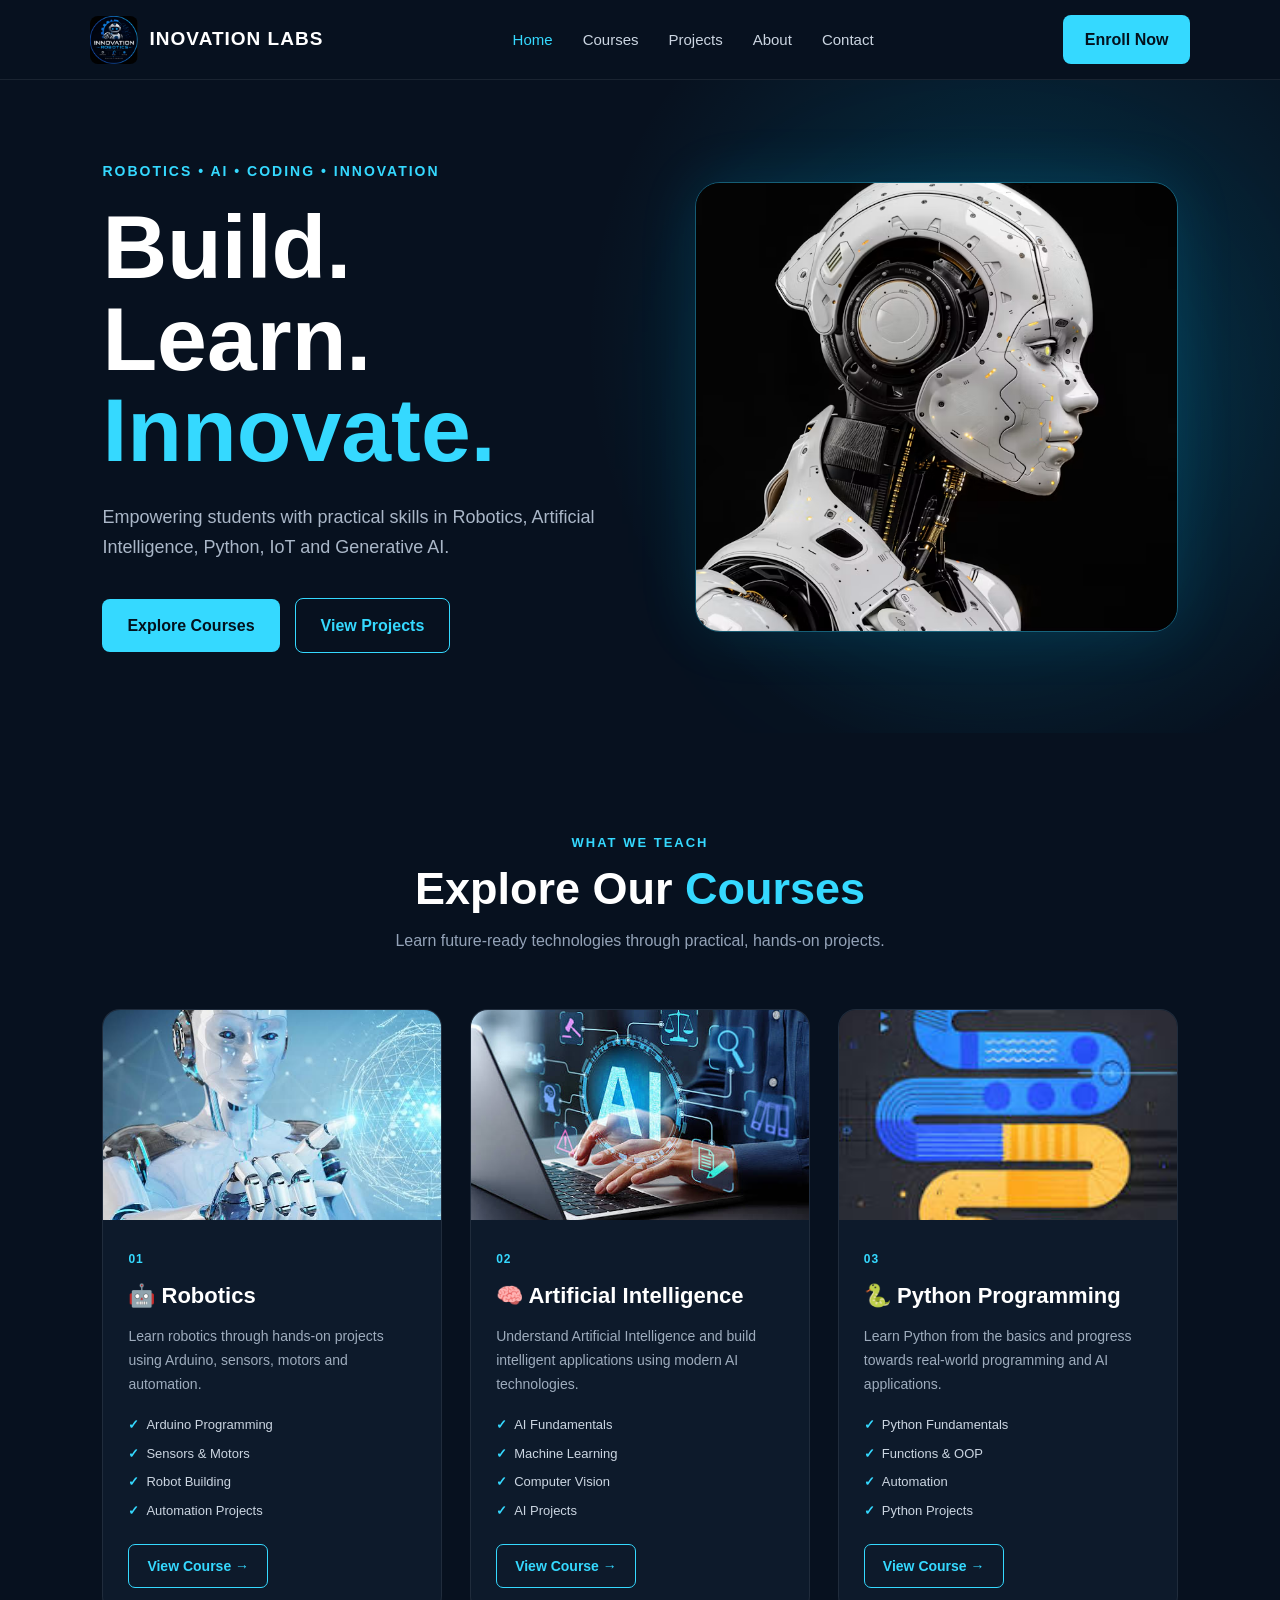
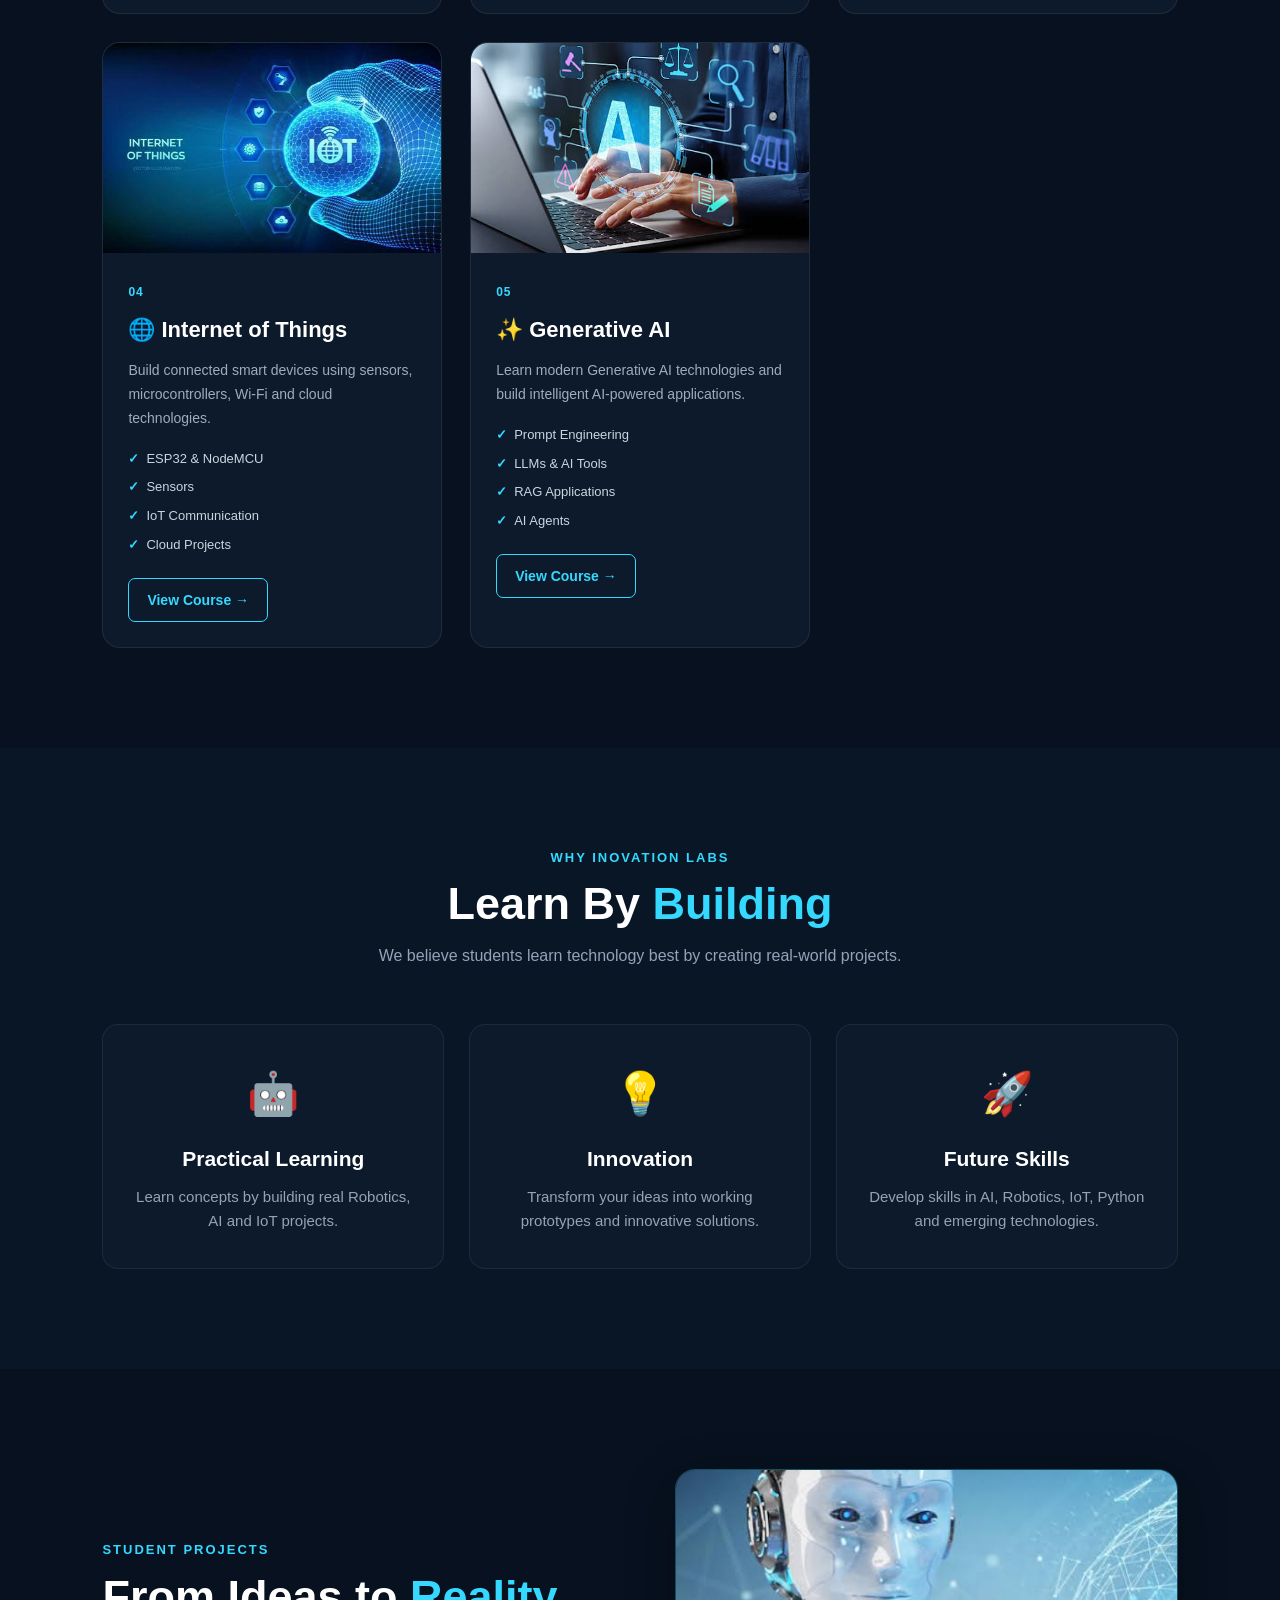
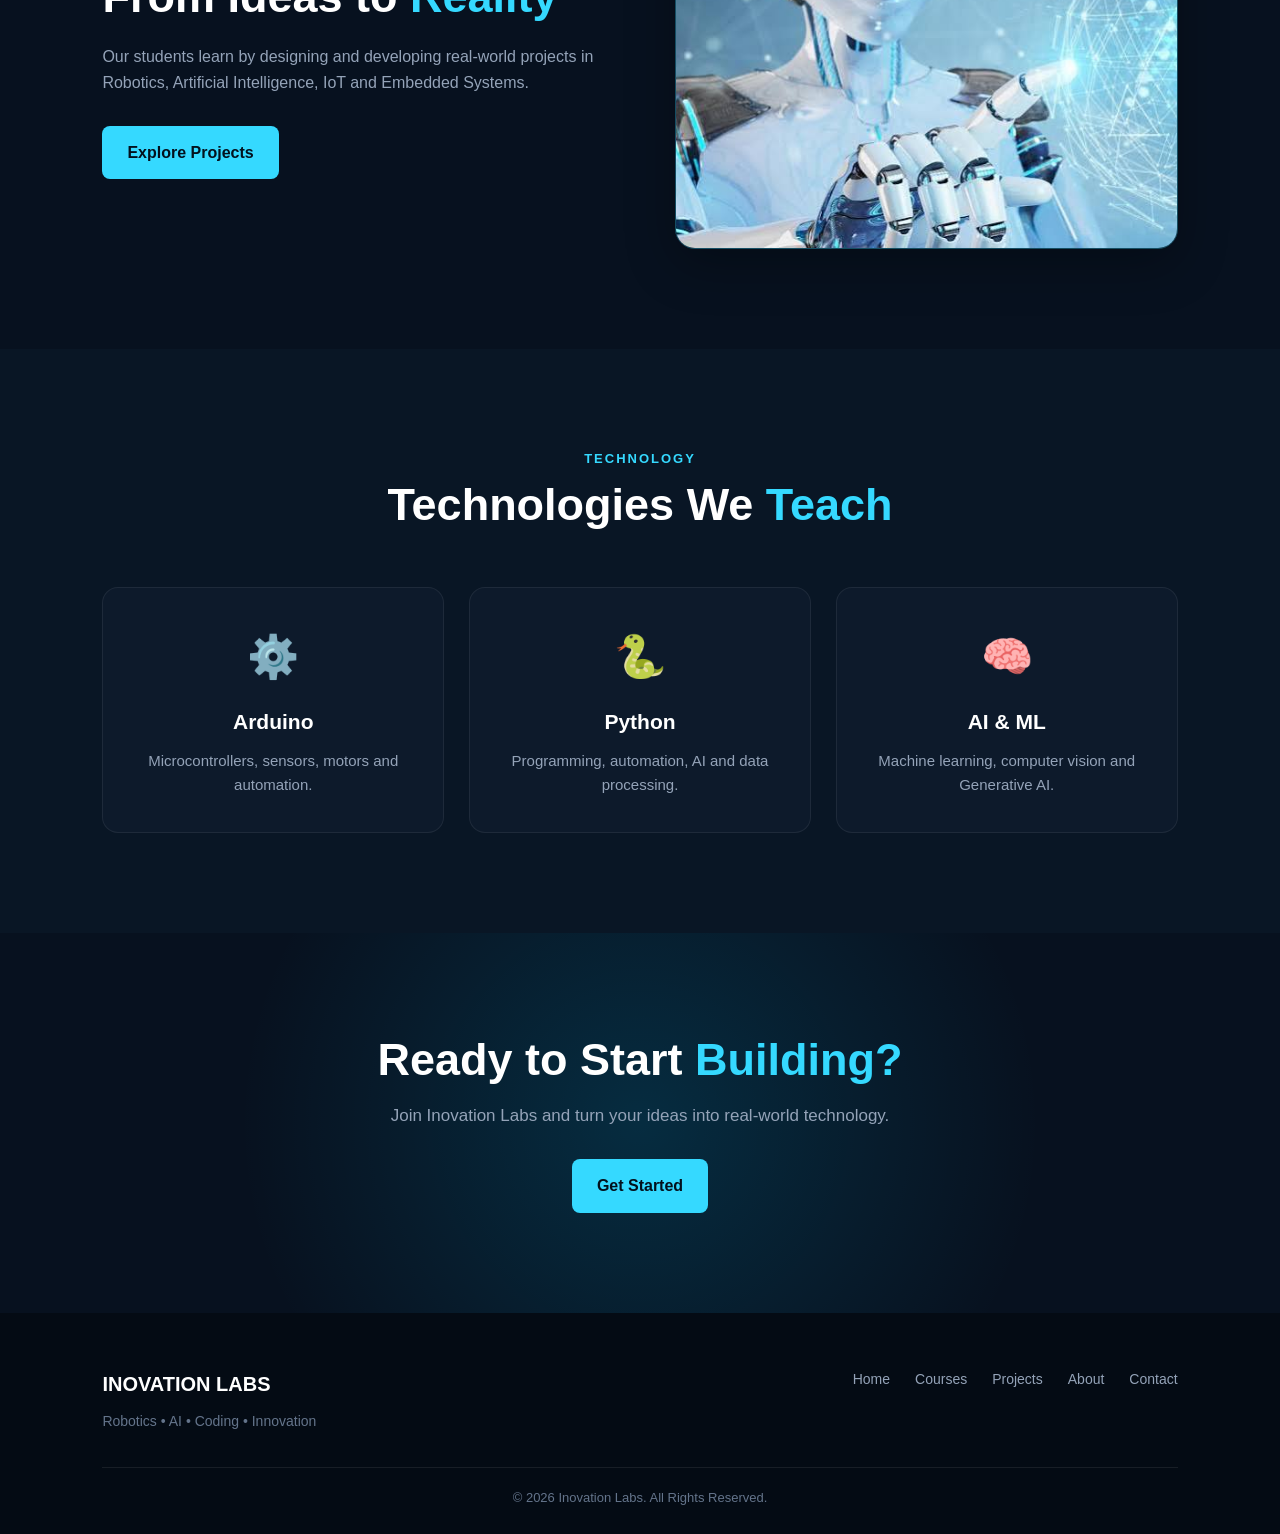
==== index.html @ 4b4a41a4 "Add files via upload" ====
<!DOCTYPE html>
<html lang="en">

<head>

    <meta charset="UTF-8">

    <meta name="viewport"
          content="width=device-width, initial-scale=1.0">

    <meta name="description"
          content="Inovation Labs - Learn Robotics, Artificial Intelligence, Python, IoT and Generative AI through practical project-based learning.">

    <title>Inovation Labs | Robotics & AI</title>

    <link rel="stylesheet" href="css/style.css">

</head>


<body>


<!-- =====================================================
     NAVIGATION
===================================================== -->

<header class="navbar">

    <div class="logo-area">

        <img src="images/logo.png"
             alt="Inovation Labs Logo">

        <span>INOVATION LABS</span>

    </div>


    <nav>

        <a href="index.html" class="active">
            Home
        </a>

        <a href="courses.html">
            Courses
        </a>

        <a href="projects.html">
            Projects
        </a>

        <a href="about.html">
            About
        </a>

        <a href="contact.html">
            Contact
        </a>

    </nav>


    <a href="contact.html"
       class="nav-button">

        Enroll Now

    </a>

</header>



<!-- =====================================================
     HERO SECTION
===================================================== -->

<section class="hero">


    <div class="hero-content">

        <p class="hero-small">

            ROBOTICS • AI • CODING • INNOVATION

        </p>


        <h1>

            Build. Learn.

            <br>

            <span>Innovate.</span>

        </h1>


        <p class="hero-description">

            Empowering students with practical skills in
            Robotics, Artificial Intelligence, Python,
            IoT and Generative AI.

        </p>


        <div class="hero-buttons">

            <a href="courses.html"
               class="primary-button">

                Explore Courses

            </a>


            <a href="projects.html"
               class="secondary-button">

                View Projects

            </a>

        </div>

    </div>



    <div class="hero-image">

        <div class="glow"></div>

        <img src="images/hero-robot.jpg"
             alt="Robotics and Artificial Intelligence">

    </div>


</section>



<!-- =====================================================
     COURSES SECTION
===================================================== -->

<section class="courses-section"
         id="courses">


    <div class="section-heading">

        <p>
            WHAT WE TEACH
        </p>


        <h2>

            Explore Our
            <span>Courses</span>

        </h2>


        <p class="section-description">

            Learn future-ready technologies through
            practical, hands-on projects.

        </p>

    </div>



    <div class="course-grid">



        <!-- =================================================
             COURSE 1 - ROBOTICS
        ================================================== -->

        <div class="course-card">

            <div class="course-image">

                <img src="images/robotics.jpg"
                     alt="Robotics Course">

            </div>


            <div class="course-content">

                <span class="course-number">
                    01
                </span>


                <h3>
                    🤖 Robotics
                </h3>


                <p>

                    Learn robotics through hands-on projects
                    using Arduino, sensors, motors and
                    automation.

                </p>


                <ul class="course-topics">

                    <li>
                        Arduino Programming
                    </li>

                    <li>
                        Sensors & Motors
                    </li>

                    <li>
                        Robot Building
                    </li>

                    <li>
                        Automation Projects
                    </li>

                </ul>


                <a href="courses.html"
                   class="course-button">

                    View Course →

                </a>

            </div>

        </div>



        <!-- =================================================
             COURSE 2 - ARTIFICIAL INTELLIGENCE
        ================================================== -->

        <div class="course-card">

            <div class="course-image">

                <img src="images/ai.jpg"
                     alt="Artificial Intelligence Course">

            </div>


            <div class="course-content">

                <span class="course-number">
                    02
                </span>


                <h3>
                    🧠 Artificial Intelligence
                </h3>


                <p>

                    Understand Artificial Intelligence and
                    build intelligent applications using
                    modern AI technologies.

                </p>


                <ul class="course-topics">

                    <li>
                        AI Fundamentals
                    </li>

                    <li>
                        Machine Learning
                    </li>

                    <li>
                        Computer Vision
                    </li>

                    <li>
                        AI Projects
                    </li>

                </ul>


                <a href="courses.html"
                   class="course-button">

                    View Course →

                </a>

            </div>

        </div>



        <!-- =================================================
             COURSE 3 - PYTHON PROGRAMMING
        ================================================== -->

        <div class="course-card">

            <div class="course-image">

                <img src="images/python.jpg"
                     alt="Python Programming Course">

            </div>


            <div class="course-content">

                <span class="course-number">
                    03
                </span>


                <h3>
                    🐍 Python Programming
                </h3>


                <p>

                    Learn Python from the basics and
                    progress towards real-world
                    programming and AI applications.

                </p>


                <ul class="course-topics">

                    <li>
                        Python Fundamentals
                    </li>

                    <li>
                        Functions & OOP
                    </li>

                    <li>
                        Automation
                    </li>

                    <li>
                        Python Projects
                    </li>

                </ul>


                <a href="courses.html"
                   class="course-button">

                    View Course →

                </a>

            </div>

        </div>



        <!-- =================================================
             COURSE 4 - INTERNET OF THINGS
        ================================================== -->

        <div class="course-card">

            <div class="course-image">

                <img src="images/iot.jpg"
                     alt="Internet of Things Course">

            </div>


            <div class="course-content">

                <span class="course-number">
                    04
                </span>


                <h3>
                    🌐 Internet of Things
                </h3>


                <p>

                    Build connected smart devices using
                    sensors, microcontrollers, Wi-Fi
                    and cloud technologies.

                </p>


                <ul class="course-topics">

                    <li>
                        ESP32 & NodeMCU
                    </li>

                    <li>
                        Sensors
                    </li>

                    <li>
                        IoT Communication
                    </li>

                    <li>
                        Cloud Projects
                    </li>

                </ul>


                <a href="courses.html"
                   class="course-button">

                    View Course →

                </a>

            </div>

        </div>



        <!-- =================================================
             COURSE 5 - GENERATIVE AI
        ================================================== -->

        <div class="course-card">

            <div class="course-image">

                <img src="images/ai.jpg"
                     alt="Generative AI Course">

            </div>


            <div class="course-content">

                <span class="course-number">
                    05
                </span>


                <h3>
                    ✨ Generative AI
                </h3>


                <p>

                    Learn modern Generative AI technologies
                    and build intelligent AI-powered
                    applications.

                </p>


                <ul class="course-topics">

                    <li>
                        Prompt Engineering
                    </li>

                    <li>
                        LLMs & AI Tools
                    </li>

                    <li>
                        RAG Applications
                    </li>

                    <li>
                        AI Agents
                    </li>

                </ul>


                <a href="courses.html"
                   class="course-button">

                    View Course →

                </a>

            </div>

        </div>


    </div>

</section>



<!-- =====================================================
     WHY INOVATION LABS
===================================================== -->

<section class="why-section">


    <div class="section-heading">

        <p>
            WHY INOVATION LABS
        </p>


        <h2>

            Learn By
            <span>Building</span>

        </h2>


        <p class="section-description">

            We believe students learn technology best
            by creating real-world projects.

        </p>

    </div>



    <div class="why-grid">


        <!-- CARD 1 -->

        <div class="why-card">

            <div class="why-icon">
                🤖
            </div>


            <h3>
                Practical Learning
            </h3>


            <p>

                Learn concepts by building real
                Robotics, AI and IoT projects.

            </p>

        </div>



        <!-- CARD 2 -->

        <div class="why-card">

            <div class="why-icon">
                💡
            </div>


            <h3>
                Innovation
            </h3>


            <p>

                Transform your ideas into working
                prototypes and innovative solutions.

            </p>

        </div>



        <!-- CARD 3 -->

        <div class="why-card">

            <div class="why-icon">
                🚀
            </div>


            <h3>
                Future Skills
            </h3>


            <p>

                Develop skills in AI, Robotics,
                IoT, Python and emerging technologies.

            </p>

        </div>


    </div>

</section>



<!-- =====================================================
     PROJECT SECTION
===================================================== -->

<section class="project-preview">


    <div class="project-text">

        <p>
            STUDENT PROJECTS
        </p>


        <h2>

            From Ideas to
            <span>Reality</span>

        </h2>


        <p>

            Our students learn by designing and
            developing real-world projects in
            Robotics, Artificial Intelligence,
            IoT and Embedded Systems.

        </p>


        <a href="projects.html"
           class="primary-button">

            Explore Projects

        </a>

    </div>



    <div class="project-image">

        <img src="images/robotics.jpg"
             alt="Student Robotics Project">

    </div>


</section>



<!-- =====================================================
     TECHNOLOGIES
===================================================== -->

<section class="why-section">


    <div class="section-heading">

        <p>
            TECHNOLOGY
        </p>


        <h2>

            Technologies We
            <span>Teach</span>

        </h2>

    </div>



    <div class="why-grid">


        <!-- TECHNOLOGY 1 -->

        <div class="why-card">

            <div class="why-icon">
                ⚙️
            </div>


            <h3>
                Arduino
            </h3>


            <p>

                Microcontrollers, sensors,
                motors and automation.

            </p>

        </div>



        <!-- TECHNOLOGY 2 -->

        <div class="why-card">

            <div class="why-icon">
                🐍
            </div>


            <h3>
                Python
            </h3>


            <p>

                Programming, automation,
                AI and data processing.

            </p>

        </div>



        <!-- TECHNOLOGY 3 -->

        <div class="why-card">

            <div class="why-icon">
                🧠
            </div>


            <h3>
                AI & ML
            </h3>


            <p>

                Machine learning, computer
                vision and Generative AI.

            </p>

        </div>


    </div>

</section>



<!-- =====================================================
     CALL TO ACTION
===================================================== -->

<section class="cta">


    <h2>

        Ready to Start
        <span>Building?</span>

    </h2>


    <p>

        Join Inovation Labs and turn your ideas
        into real-world technology.

    </p>


    <a href="contact.html"
       class="primary-button">

        Get Started

    </a>


</section>



<!-- =====================================================
     FOOTER
===================================================== -->

<footer>


    <div class="footer-content">


        <!-- FOOTER BRAND -->

        <div>

            <h3>
                INOVATION LABS
            </h3>


            <p>
                Robotics • AI • Coding • Innovation
            </p>

        </div>



        <!-- FOOTER LINKS -->

        <div class="footer-links">

            <a href="index.html">
                Home
            </a>

            <a href="courses.html">
                Courses
            </a>

            <a href="projects.html">
                Projects
            </a>

            <a href="about.html">
                About
            </a>

            <a href="contact.html">
                Contact
            </a>

        </div>


    </div>



    <div class="copyright">

        © 2026 Inovation Labs.
        All Rights Reserved.

    </div>


</footer>



<!-- =====================================================
     JAVASCRIPT
===================================================== -->

<script src="js/script.js"></script>


</body>

</html>
---- css/style.css ----
/* =====================================================
   INOVATION LABS
   COMPLETE WEBSITE CSS
===================================================== */


/* =====================================================
   RESET
===================================================== */

* {
    margin: 0;
    padding: 0;
    box-sizing: border-box;
}

html {
    scroll-behavior: smooth;
}

body {
    font-family: Arial, Helvetica, sans-serif;

    background: #07111f;

    color: #ffffff;

    line-height: 1.6;
}

a {
    text-decoration: none;

    color: inherit;
}

img {
    max-width: 100%;

    display: block;
}


/* =====================================================
   NAVIGATION
===================================================== */

.navbar {

    height: 80px;

    padding: 0 7%;

    display: flex;

    align-items: center;

    justify-content: space-between;

    background: #07111f;

    border-bottom:
        1px solid rgba(255,255,255,0.08);

    position: sticky;

    top: 0;

    z-index: 1000;
}


/* LOGO */

.logo-area {

    display: flex;

    align-items: center;

    gap: 12px;

    min-width: 220px;
}

.logo-area img {

    width: 48px;

    height: 48px;

    object-fit: contain;

    border-radius: 8px;
}

.logo-area span {

    font-size: 19px;

    font-weight: 700;

    letter-spacing: 1px;

    white-space: nowrap;
}


/* NAV LINKS */

.navbar nav {

    display: flex;

    align-items: center;

    gap: 30px;
}

.navbar nav a {

    color: #cbd5e1;

    font-size: 15px;

    transition: 0.3s;
}

.navbar nav a:hover,
.navbar nav a.active {

    color: #35d9ff;
}


/* ENROLL BUTTON */

.nav-button {

    background: #35d9ff;

    color: #03111d;

    padding: 12px 22px;

    border-radius: 8px;

    font-weight: 700;

    transition: 0.3s;

    white-space: nowrap;
}

.nav-button:hover {

    transform: translateY(-2px);

    box-shadow:
        0 8px 25px rgba(53,217,255,0.25);
}


/* =====================================================
   HERO
===================================================== */

.hero {

    min-height: 620px;

    padding: 80px 8%;

    display: flex;

    align-items: center;

    justify-content: space-between;

    gap: 60px;

    position: relative;

    overflow: hidden;

    background:
        radial-gradient(
            circle at 80% 40%,
            rgba(0,200,255,0.18),
            transparent 40%
        );
}


/* HERO CONTENT */

.hero-content {

    max-width: 620px;

    position: relative;

    z-index: 2;
}


/* SMALL HEADING */

.hero-small {

    color: #35d9ff;

    font-size: 14px;

    font-weight: 700;

    letter-spacing: 2px;

    margin-bottom: 20px;
}


/* HERO TITLE */

.hero h1 {

    font-size:
        clamp(55px, 7vw, 90px);

    line-height: 1.02;

    margin-bottom: 25px;

    font-weight: 800;
}

.hero h1 span {

    color: #35d9ff;
}


/* DESCRIPTION */

.hero-description {

    color: #aab7c8;

    font-size: 18px;

    max-width: 570px;

    line-height: 1.7;

    margin-bottom: 35px;
}


/* HERO BUTTONS */

.hero-buttons {

    display: flex;

    align-items: center;

    gap: 15px;

    flex-wrap: wrap;
}

.primary-button,
.secondary-button {

    display: inline-block;

    padding: 14px 25px;

    border-radius: 8px;

    font-weight: 700;

    transition: 0.3s;
}

.primary-button {

    background: #35d9ff;

    color: #03111d;
}

.primary-button:hover {

    transform: translateY(-3px);

    box-shadow:
        0 10px 30px rgba(53,217,255,0.25);
}

.secondary-button {

    border: 1px solid #35d9ff;

    color: #35d9ff;

    background: transparent;
}

.secondary-button:hover {

    background: #35d9ff;

    color: #03111d;
}


/* =====================================================
   HERO IMAGE
===================================================== */

.hero-image {

    width: 48%;

    max-width: 600px;

    position: relative;

    z-index: 2;
}


/* IMAGE GLOW */

.glow {

    position: absolute;

    width: 280px;

    height: 280px;

    background: #00cfff;

    filter: blur(120px);

    opacity: 0.20;

    top: 25%;

    left: 30%;

    z-index: -1;
}


/* ROBOT IMAGE */

.hero-image img {

    width: 100%;

    height: 450px;

    object-fit: cover;

    border-radius: 25px;

    border:
        1px solid rgba(53,217,255,0.35);

    box-shadow:
        0 0 60px rgba(0,200,255,0.12);
}


/* =====================================================
   GENERAL SECTIONS
===================================================== */

.courses-section,
.why-section {

    padding: 100px 8%;
}


/* SECTION HEADING */

.section-heading {

    text-align: center;

    max-width: 750px;

    margin: 0 auto 55px;
}

.section-heading > p:first-child {

    color: #35d9ff;

    font-size: 13px;

    font-weight: 700;

    letter-spacing: 2px;

    margin-bottom: 8px;
}

.section-heading h2 {

    font-size: 45px;

    line-height: 1.2;

    margin-bottom: 12px;
}

.section-heading h2 span {

    color: #35d9ff;
}

.section-description {

    color: #94a3b8;

    font-size: 16px;
}


/* =====================================================
   COURSES
===================================================== */

.courses-section {

    background: #07111f;
}


.course-grid {

    display: grid;

    grid-template-columns:
        repeat(3, 1fr);

    gap: 28px;

    max-width: 1200px;

    margin: 0 auto;
}


/* COURSE CARD */

.course-card {

    background: #0d1a2b;

    border:
        1px solid rgba(255,255,255,0.08);

    border-radius: 18px;

    overflow: hidden;

    position: relative;

    transition: 0.3s;
}

.course-card:hover {

    transform: translateY(-8px);

    border-color: #35d9ff;

    box-shadow:
        0 15px 45px rgba(0,200,255,0.12);
}


/* COURSE IMAGE */

.course-image {

    width: 100%;

    height: 210px;

    overflow: hidden;
}

.course-image img {

    width: 100%;

    height: 100%;

    object-fit: cover;

    transition: 0.4s;
}

.course-card:hover
.course-image img {

    transform: scale(1.06);
}


/* COURSE CONTENT */

.course-content {

    padding: 25px;
}

.course-number {

    color: #35d9ff;

    font-size: 12px;

    font-weight: bold;

    letter-spacing: 1px;
}

.course-content h3 {

    font-size: 22px;

    margin: 8px 0 12px;
}

.course-content p {

    color: #9eacbd;

    font-size: 14px;

    line-height: 1.7;

    margin-bottom: 18px;
}


/* COURSE TOPICS */

.course-topics {

    list-style: none;

    padding: 0;

    margin: 0 0 22px;
}

.course-topics li {

    color: #cbd5e1;

    font-size: 13px;

    margin-bottom: 8px;

    position: relative;

    padding-left: 18px;
}

.course-topics li::before {

    content: "✓";

    color: #35d9ff;

    position: absolute;

    left: 0;

    font-weight: bold;
}


/* COURSE BUTTON */

.course-button {

    display: inline-block;

    color: #35d9ff;

    border:
        1px solid #35d9ff;

    padding: 10px 18px;

    border-radius: 7px;

    font-size: 14px;

    font-weight: bold;

    transition: 0.3s;
}

.course-button:hover {

    background: #35d9ff;

    color: #03111d;
}


/* =====================================================
   WHY SECTION
===================================================== */

.why-section {

    background: #091625;
}


.why-grid {

    display: grid;

    grid-template-columns:
        repeat(3, 1fr);

    gap: 25px;

    max-width: 1100px;

    margin: auto;
}


/* WHY CARD */

.why-card {

    padding: 35px 30px;

    background: #0d1a2b;

    border-radius: 16px;

    text-align: center;

    border:
        1px solid rgba(255,255,255,0.07);

    transition: 0.3s;
}

.why-card:hover {

    transform: translateY(-8px);

    border-color:
        rgba(53,217,255,0.45);
}


/* ICON */

.why-icon {

    font-size: 42px;

    margin-bottom: 15px;
}

.why-card h3 {

    font-size: 21px;

    margin-bottom: 10px;
}

.why-card p {

    color: #94a3b8;

    font-size: 15px;
}


/* =====================================================
   PROJECTS
===================================================== */

.project-preview {

    padding: 100px 8%;

    display: flex;

    align-items: center;

    gap: 70px;

    background: #07111f;
}


/* PROJECT TEXT */

.project-text {

    flex: 1;

    max-width: 550px;
}

.project-text > p:first-child {

    color: #35d9ff;

    font-size: 13px;

    font-weight: 700;

    letter-spacing: 2px;

    margin-bottom: 10px;
}

.project-text h2 {

    font-size: 45px;

    line-height: 1.2;

    margin-bottom: 20px;
}

.project-text h2 span {

    color: #35d9ff;
}

.project-text > p:not(:first-child) {

    color: #94a3b8;

    margin-bottom: 30px;

    font-size: 16px;
}


/* PROJECT IMAGE */

.project-image {

    flex: 1;

    max-width: 600px;
}

.project-image img {

    width: 100%;

    height: 380px;

    object-fit: cover;

    border-radius: 20px;

    border:
        1px solid rgba(53,217,255,0.3);

    box-shadow:
        0 15px 50px rgba(0,0,0,0.3);
}


/* =====================================================
   CTA
===================================================== */

.cta {

    text-align: center;

    padding: 100px 20px;

    background:
        radial-gradient(
            circle at center,
            rgba(0,200,255,0.15),
            transparent 60%
        );
}

.cta h2 {

    font-size: 45px;

    line-height: 1.2;

    margin-bottom: 15px;
}

.cta h2 span {

    color: #35d9ff;
}

.cta p {

    color: #94a3b8;

    font-size: 17px;

    margin-bottom: 30px;
}


/* =====================================================
   FOOTER
===================================================== */

footer {

    background: #040b14;

    padding: 55px 8% 25px;
}


.footer-content {

    display: flex;

    justify-content: space-between;

    align-items: flex-start;

    gap: 40px;

    padding-bottom: 35px;
}

.footer-content h3 {

    font-size: 20px;

    margin-bottom: 10px;
}

.footer-content p {

    color: #64748b;

    font-size: 14px;
}


/* FOOTER LINKS */

.footer-links {

    display: flex;

    gap: 25px;

    flex-wrap: wrap;
}

.footer-links a {

    color: #94a3b8;

    font-size: 14px;

    transition: 0.3s;
}

.footer-links a:hover {

    color: #35d9ff;
}


/* COPYRIGHT */

.copyright {

    text-align: center;

    border-top:
        1px solid rgba(255,255,255,0.08);

    padding-top: 20px;

    color: #64748b;

    font-size: 13px;
}


/* =====================================================
   TABLET
===================================================== */

@media (max-width: 1100px) {

    .navbar {

        padding: 0 5%;
    }

    .hero {

        padding: 70px 6%;
    }

    .courses-section,
    .why-section,
    .project-preview {

        padding-left: 6%;

        padding-right: 6%;
    }

    .navbar nav {

        gap: 20px;
    }

}


/* =====================================================
   MOBILE
===================================================== */

@media (max-width: 900px) {

    /* NAVIGATION */

    .navbar {

        height: auto;

        min-height: 75px;

        padding: 15px 5%;
    }

    .navbar nav {

        display: none;
    }

    .logo-area {

        min-width: auto;
    }

    .logo-area img {

        width: 42px;

        height: 42px;
    }

    .logo-area span {

        font-size: 16px;
    }

    .nav-button {

        padding: 10px 15px;

        font-size: 13px;
    }


    /* HERO */

    .hero {

        flex-direction: column;

        text-align: center;

        padding: 70px 6%;

        gap: 50px;
    }

    .hero h1 {

        font-size: 55px;
    }

    .hero-description {

        margin-left: auto;

        margin-right: auto;

        font-size: 16px;
    }

    .hero-buttons {

        justify-content: center;
    }

    .hero-image {

        width: 100%;

        max-width: 600px;
    }

    .hero-image img {

        height: 400px;
    }


    /* COURSES */

    .course-grid {

        grid-template-columns: 1fr;
    }


    /* WHY */

    .why-grid {

        grid-template-columns: 1fr;
    }


    /* PROJECT */

    .project-preview {

        flex-direction: column;

        text-align: center;

        padding-top: 80px;

        padding-bottom: 80px;

        gap: 45px;
    }

    .project-text {

        max-width: 700px;
    }

    .project-image {

        width: 100%;
    }


    /* HEADINGS */

    .section-heading h2,
    .project-text h2,
    .cta h2 {

        font-size: 38px;
    }


    /* FOOTER */

    .footer-content {

        flex-direction: column;

        align-items: center;

        text-align: center;
    }

    .footer-links {

        justify-content: center;
    }

}


/* =====================================================
   SMALL MOBILE
===================================================== */

@media (max-width: 500px) {

    .navbar {

        padding: 12px 4%;
    }

    .logo-area span {

        font-size: 14px;
    }

    .logo-area img {

        width: 38px;

        height: 38px;
    }

    .nav-button {

        padding: 9px 12px;

        font-size: 12px;
    }


    /* HERO */

    .hero {

        padding: 55px 5%;
    }

    .hero-small {

        font-size: 11px;

        letter-spacing: 1px;
    }

    .hero h1 {

        font-size: 44px;
    }

    .hero-description {

        font-size: 15px;
    }

    .hero-buttons {

        flex-direction: column;

        align-items: stretch;
    }

    .primary-button,
    .secondary-button {

        text-align: center;

        width: 100%;
    }

    .hero-image img {

        height: 320px;

        border-radius: 18px;
    }


    /* SECTIONS */

    .courses-section,
    .why-section {

        padding: 70px 5%;
    }

    .section-heading h2 {

        font-size: 32px;
    }


    /* COURSE */

    .course-content {

        padding: 20px;
    }


    /* PROJECT */

    .project-preview {

        padding-left: 5%;

        padding-right: 5%;
    }

    .project-text h2 {

        font-size: 32px;
    }

    .project-image img {

        height: 280px;
    }


    /* CTA */

    .cta {

        padding: 75px 20px;
    }

    .cta h2 {

        font-size: 32px;
    }


    /* FOOTER */

    footer {

        padding-left: 5%;

        padding-right: 5%;
    }

}
/* =====================================================
   CONTACT PAGE
===================================================== */


/* =====================================================
   CONTACT CONTAINER
===================================================== */

.contact-container {

    max-width: 1200px;

    margin: 50px auto 0;

    display: grid;

    grid-template-columns: 1fr 1fr;

    gap: 60px;

    align-items: start;

}


/* =====================================================
   CONTACT INFORMATION
===================================================== */

.contact-info {

    display: flex;

    flex-direction: column;

    gap: 20px;

}


.contact-intro {

    margin-bottom: 10px;

}


.contact-label {

    display: inline-block;

    font-size: 13px;

    font-weight: 700;

    letter-spacing: 2px;

    color: #38d5f5;

    margin-bottom: 12px;

}


.contact-intro h3 {

    font-size: 32px;

    line-height: 1.2;

    margin: 0 0 15px;

}


.contact-intro h3 span {

    color: #38d5f5;

}


.contact-intro p {

    color: #b8c4d3;

    line-height: 1.7;

    font-size: 16px;

    max-width: 500px;

    margin: 0;

}


/* =====================================================
   CONTACT CARDS
===================================================== */

.contact-card {

    display: flex;

    align-items: center;

    gap: 20px;

    padding: 22px;

    border: 1px solid rgba(56, 213, 245, 0.2);

    border-radius: 14px;

    background: rgba(255, 255, 255, 0.03);

    transition: all 0.3s ease;

}


.contact-card:hover {

    transform: translateY(-4px);

    border-color: #38d5f5;

    background: rgba(56, 213, 245, 0.06);

    box-shadow: 0 10px 30px rgba(0, 0, 0, 0.2);

}


/* =====================================================
   CONTACT ICON
===================================================== */

.contact-card-icon {

    width: 58px;

    height: 58px;

    min-width: 58px;

    display: flex;

    align-items: center;

    justify-content: center;

    border-radius: 12px;

    background: rgba(56, 213, 245, 0.12);

    font-size: 28px;

}


.contact-card h3 {

    margin: 0 0 6px;

    font-size: 20px;

}


.contact-card p {

    margin: 0 0 8px;

    color: #c4ceda;

    line-height: 1.5;

    font-size: 15px;

}


/* =====================================================
   CONTACT LINKS
===================================================== */

.contact-link {

    color: #38d5f5;

    text-decoration: none;

    font-weight: 600;

    font-size: 14px;

    transition: 0.3s ease;

}


.contact-link:hover {

    color: #ffffff;

    text-decoration: underline;

}


/* =====================================================
   CONTACT FORM
===================================================== */

.contact-form {

    padding: 32px;

    border: 1px solid rgba(56, 213, 245, 0.2);

    border-radius: 18px;

    background: rgba(255, 255, 255, 0.035);

    box-shadow: 0 15px 40px rgba(0, 0, 0, 0.15);

}


.form-heading {

    margin-bottom: 25px;

}


.form-heading h3 {

    font-size: 28px;

    margin: 0 0 8px;

}


.form-heading h3 span {

    color: #38d5f5;

}


.form-heading p {

    color: #b8c4d3;

    margin: 0;

    line-height: 1.6;

}


/* =====================================================
   FORM GROUP
===================================================== */

.form-group {

    margin-bottom: 20px;

}


.form-group label {

    display: block;

    margin-bottom: 8px;

    font-weight: 600;

    color: #ffffff;

    font-size: 15px;

}


/* =====================================================
   FORM INPUTS
===================================================== */

.form-group input,
.form-group select,
.form-group textarea {

    width: 100%;

    padding: 13px 15px;

    border: 1px solid rgba(255, 255, 255, 0.15);

    border-radius: 8px;

    background: rgba(255, 255, 255, 0.06);

    color: #ffffff;

    font-size: 15px;

    font-family: inherit;

    outline: none;

    box-sizing: border-box;

    transition: all 0.3s ease;

}


.form-group input::placeholder,
.form-group textarea::placeholder {

    color: #8f9baa;

}


.form-group input:focus,
.form-group select:focus,
.form-group textarea:focus {

    border-color: #38d5f5;

    box-shadow: 0 0 0 2px rgba(56, 213, 245, 0.1);

}


/* =====================================================
   SELECT
===================================================== */

.form-group select {

    cursor: pointer;

}


.form-group select option {

    background: #0a1928;

    color: #ffffff;

}


/* =====================================================
   TEXTAREA
===================================================== */

.form-group textarea {

    resize: vertical;

    min-height: 130px;

}


/* =====================================================
   SUBMIT BUTTON
===================================================== */

.contact-form .primary-button {

    width: 100%;

    border: none;

    cursor: pointer;

    font-size: 16px;

    font-family: inherit;

}


/* =====================================================
   MOBILE CONTACT PAGE
===================================================== */

@media (max-width: 900px) {

    .contact-container {

        grid-template-columns: 1fr;

        gap: 40px;

        margin-top: 35px;

    }

}


@media (max-width: 600px) {

    .contact-intro h3 {

        font-size: 26px;

    }


    .contact-intro p {

        font-size: 15px;

    }


    .contact-form {

        padding: 22px;

    }


    .contact-card {

        padding: 18px;

    }


    .contact-card-icon {

        width: 50px;

        height: 50px;

        min-width: 50px;

        font-size: 24px;

    }


    .contact-card h3 {

        font-size: 18px;

    }


    .contact-card p {

        font-size: 14px;

        word-break: break-word;

    }


    .form-heading h3 {

        font-size: 24px;

    }

}
/* =====================================================
   MOBILE & TABLET RESPONSIVE DESIGN
   INOVATION LABS
===================================================== */


/* =====================================================
   TABLET
===================================================== */

@media (max-width: 1000px) {

    .navbar {

        padding: 18px 30px;

    }


    .navbar nav {

        gap: 18px;

    }


    .navbar nav a {

        font-size: 14px;

    }


    .nav-button {

        padding: 10px 16px;

        font-size: 14px;

    }


    .courses-hero-content {

        max-width: 700px;

    }


    .course-grid {

        grid-template-columns: repeat(2, 1fr);

    }


    .why-grid {

        grid-template-columns: repeat(2, 1fr);

    }


    .contact-container {

        grid-template-columns: 1fr;

    }

}


/* =====================================================
   MOBILE
===================================================== */

@media (max-width: 768px) {


    /* ------------------------------
       GENERAL
    ------------------------------ */

    body {

        overflow-x: hidden;

    }


    /* ------------------------------
       NAVBAR
    ------------------------------ */

    .navbar {

        padding: 15px 20px;

        flex-wrap: wrap;

        gap: 15px;

    }


    .logo-area {

        gap: 8px;

    }


    .logo-area img {

        width: 40px;

        height: auto;

    }


    .logo-area span {

        font-size: 15px;

    }


    .navbar nav {

        order: 3;

        width: 100%;

        display: flex;

        justify-content: center;

        flex-wrap: wrap;

        gap: 12px;

        padding-top: 5px;

    }


    .navbar nav a {

        font-size: 13px;

        padding: 6px 5px;

    }


    .nav-button {

        padding: 9px 14px;

        font-size: 13px;

    }


    /* ------------------------------
       HERO
    ------------------------------ */

    .courses-hero {

        min-height: 420px;

        padding: 70px 20px;

        box-sizing: border-box;

    }


    .courses-hero-content {

        width: 100%;

        text-align: center;

    }


    .courses-hero-content h1 {

        font-size: 42px;

        line-height: 1.1;

    }


    .courses-hero-content p {

        font-size: 16px;

        line-height: 1.6;

    }


    .hero-small {

        font-size: 12px;

    }


    /* ------------------------------
       SECTION HEADINGS
    ------------------------------ */

    .section-heading {

        padding-left: 20px;

        padding-right: 20px;

    }


    .section-heading h2 {

        font-size: 30px;

        line-height: 1.2;

    }


    .section-description {

        font-size: 15px;

        line-height: 1.6;

    }


    /* ------------------------------
       COURSE GRID
    ------------------------------ */

    .course-grid {

        grid-template-columns: 1fr;

        gap: 22px;

        padding-left: 20px;

        padding-right: 20px;

    }


    .course-card {

        width: 100%;

        box-sizing: border-box;

    }


    /* ------------------------------
       WHY GRID
    ------------------------------ */

    .why-grid {

        grid-template-columns: 1fr;

        gap: 20px;

        padding-left: 20px;

        padding-right: 20px;

    }


    .why-card {

        width: 100%;

        box-sizing: border-box;

    }


    /* ------------------------------
       PROJECTS
    ------------------------------ */

    .projects-grid {

        grid-template-columns: 1fr;

        gap: 22px;

        padding-left: 20px;

        padding-right: 20px;

    }


    /* ------------------------------
       CONTACT
    ------------------------------ */

    .contact-container {

        grid-template-columns: 1fr;

        gap: 30px;

        padding-left: 20px;

        padding-right: 20px;

        box-sizing: border-box;

    }


    .contact-form {

        width: 100%;

        box-sizing: border-box;

        padding: 22px;

    }


    .contact-card {

        width: 100%;

        box-sizing: border-box;

    }


    /* ------------------------------
       CTA
    ------------------------------ */

    .cta {

        padding: 60px 20px;

        text-align: center;

    }


    .cta h2 {

        font-size: 32px;

        line-height: 1.2;

    }


    .cta p {

        font-size: 15px;

        line-height: 1.6;

    }


    /* ------------------------------
       BUTTONS
    ------------------------------ */

    .primary-button {

        display: inline-block;

        max-width: 100%;

        box-sizing: border-box;

    }


    /* ------------------------------
       FOOTER
    ------------------------------ */

    footer {

        padding: 40px 20px 20px;

    }


    .footer-content {

        flex-direction: column;

        gap: 25px;

        text-align: center;

    }


    .footer-links {

        display: flex;

        justify-content: center;

        flex-wrap: wrap;

        gap: 15px;

    }

}


/* =====================================================
   SMALL MOBILE PHONES
===================================================== */

@media (max-width: 480px) {


    /* NAVBAR */

    .navbar {

        padding: 14px 15px;

    }


    .logo-area span {

        font-size: 13px;

    }


    .logo-area img {

        width: 36px;

    }


    .nav-button {

        padding: 8px 11px;

        font-size: 12px;

    }


    .navbar nav {

        gap: 8px;

    }


    .navbar nav a {

        font-size: 12px;

    }


    /* HERO */

    .courses-hero {

        min-height: 380px;

        padding: 60px 18px;

    }


    .courses-hero-content h1 {

        font-size: 34px;

    }


    .courses-hero-content p {

        font-size: 14px;

    }


    /* HEADINGS */

    .section-heading h2 {

        font-size: 26px;

    }


    /* CARDS */

    .course-card,

    .why-card {

        padding: 20px;

    }


    /* CONTACT */

    .contact-intro h3 {

        font-size: 25px;

    }


    .contact-card {

        padding: 16px;

        gap: 14px;

    }


    .contact-card-icon {

        width: 48px;

        height: 48px;

        min-width: 48px;

        font-size: 23px;

    }


    .contact-card p {

        font-size: 13px;

        word-break: break-word;

    }


    /* CTA */

    .cta h2 {

        font-size: 28px;

    }


}
/* =====================================================
   FORM SUCCESS MESSAGE
===================================================== */

.success-message {

    text-align: center;

    padding: 30px 10px;

}


.success-icon {

    width: 70px;

    height: 70px;

    margin: 0 auto 20px;

    display: flex;

    align-items: center;

    justify-content: center;

    border-radius: 50%;

    background: rgba(56, 213, 245, 0.12);

    border: 2px solid #38d5f5;

    color: #38d5f5;

    font-size: 38px;

    font-weight: 700;

}


.success-message h3 {

    font-size: 30px;

    margin: 0 0 12px;

    color: #ffffff;

}


.success-message p {

    color: #b8c4d3;

    font-size: 16px;

    line-height: 1.6;

    margin: 5px 0;

}


.success-message .primary-button {

    margin-top: 25px;

    border: none;

    cursor: pointer;

}


/* =====================================================
   MOBILE SUCCESS MESSAGE
===================================================== */

@media (max-width: 600px) {

    .success-message {

        padding: 20px 5px;

    }


    .success-icon {

        width: 60px;

        height: 60px;

        font-size: 32px;

    }


    .success-message h3 {

        font-size: 26px;

    }


    .success-message p {

        font-size: 14px;

    }

}
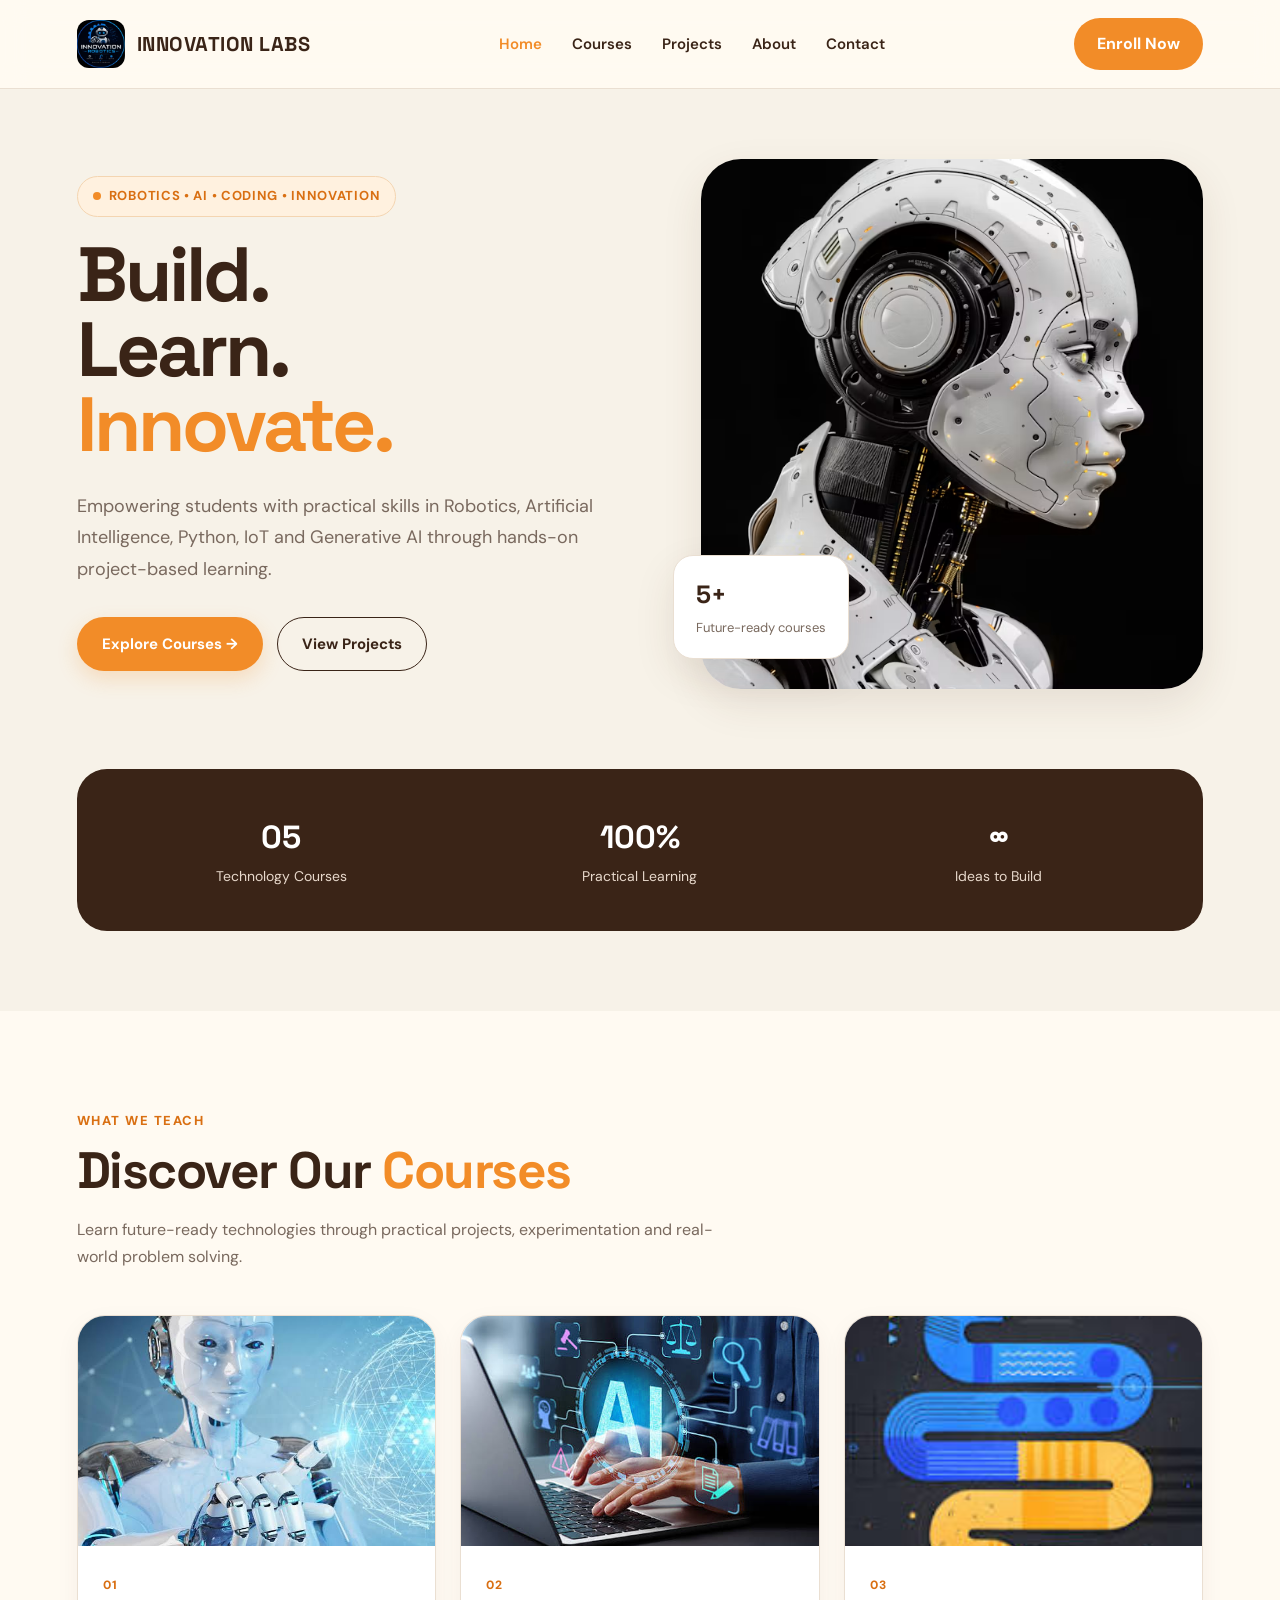
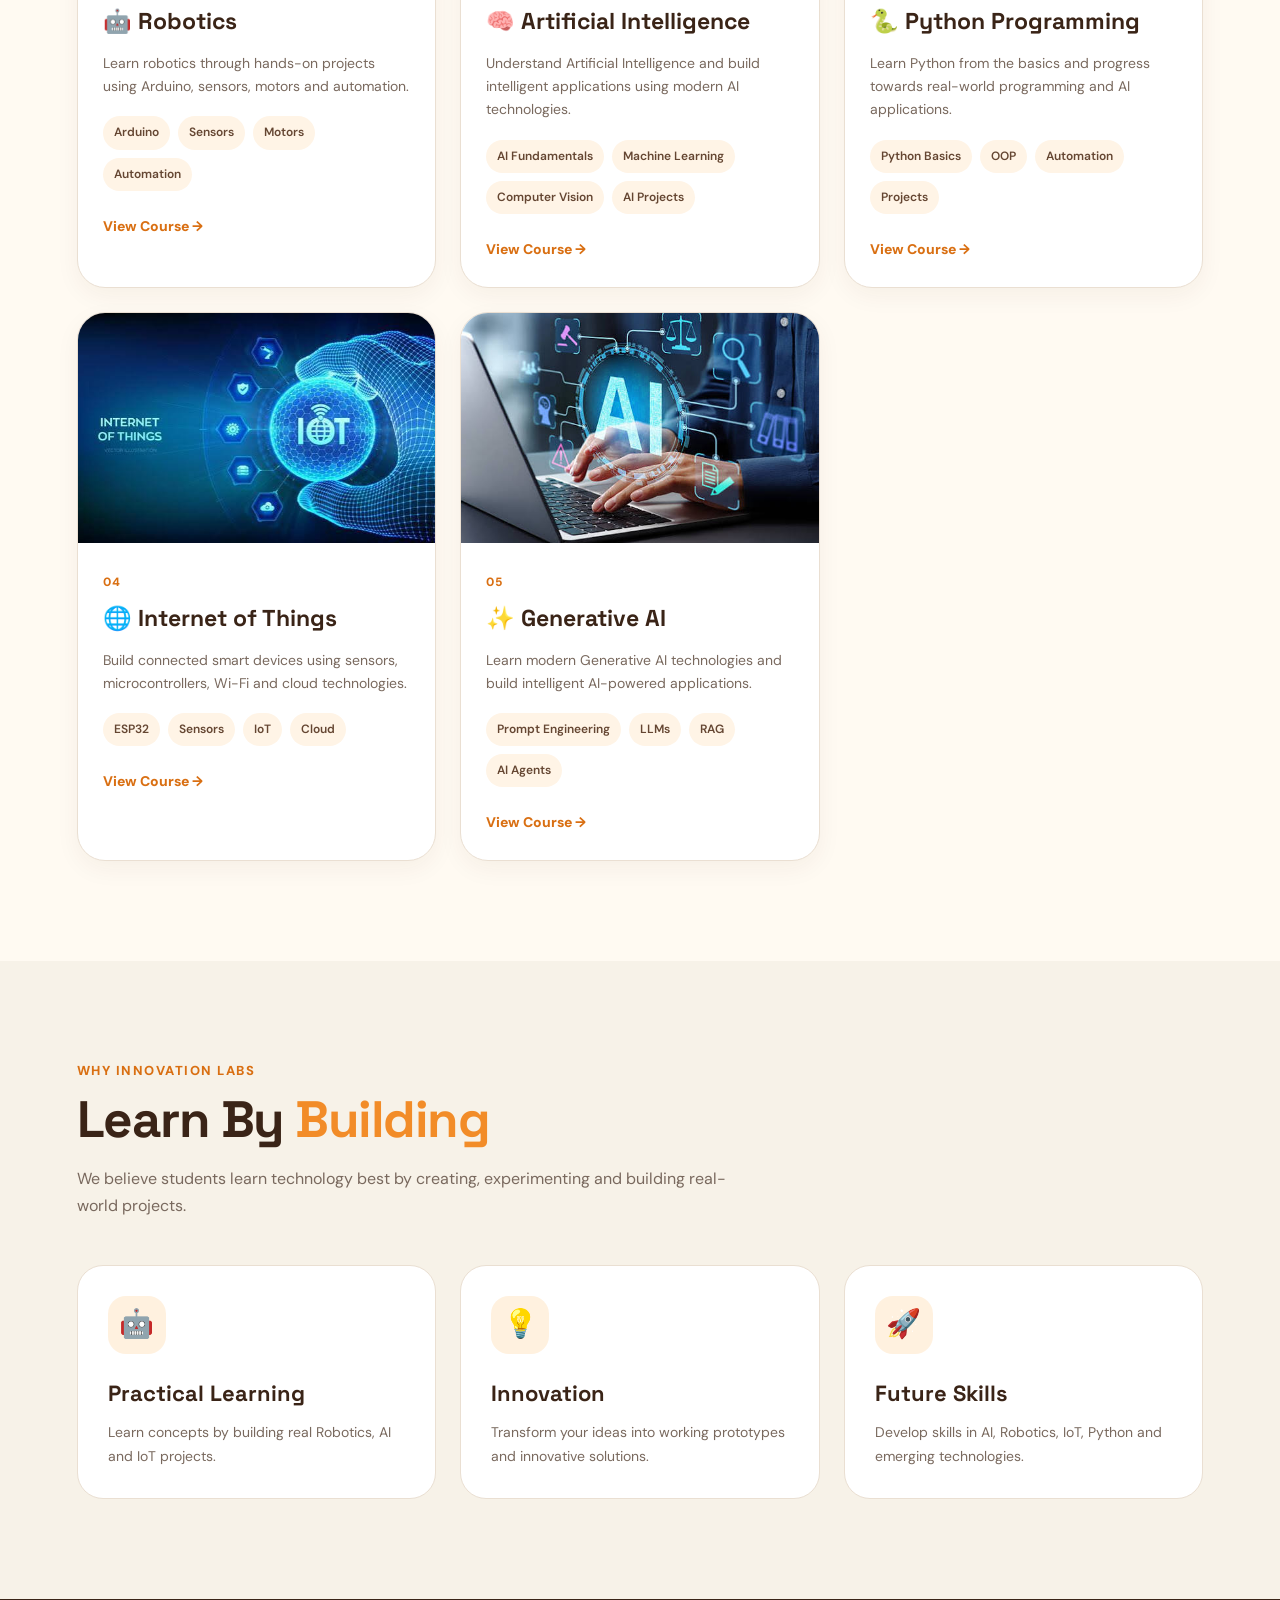
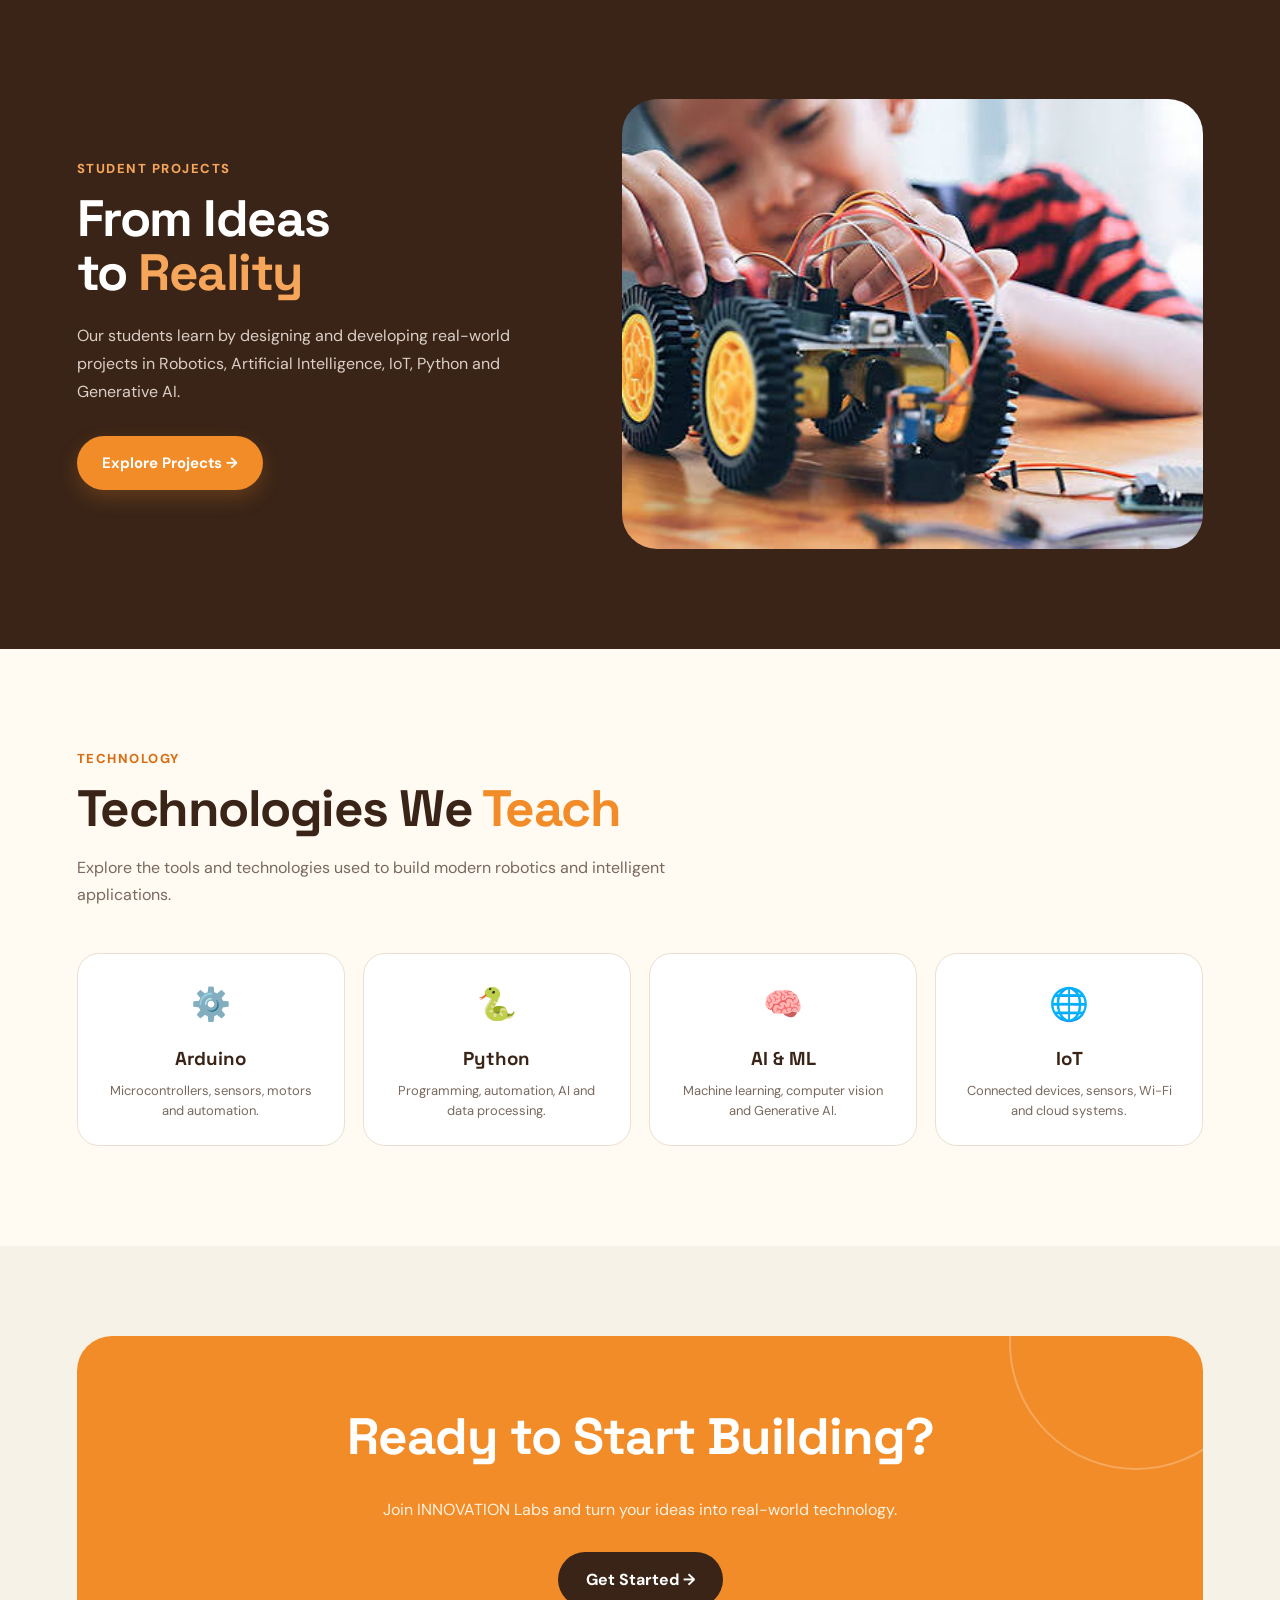
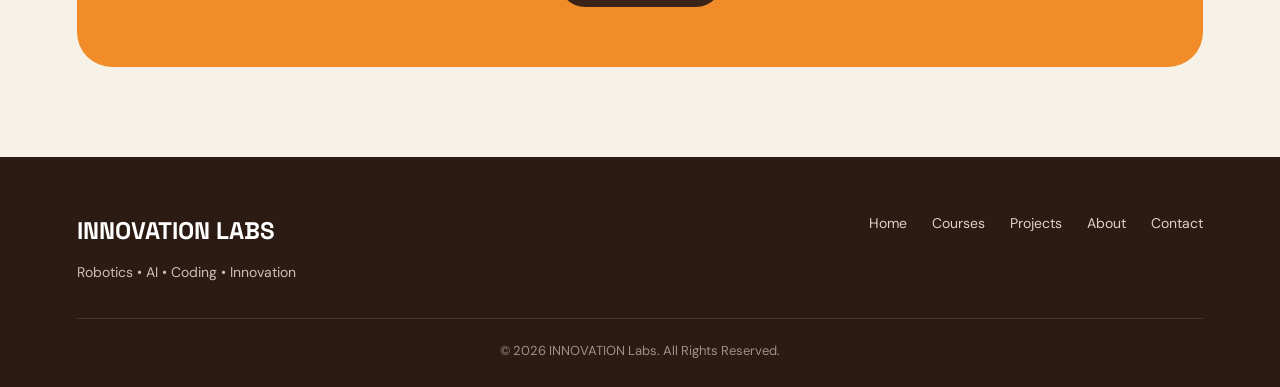
==== commit ea1dcf0d: "Add founder profile and update website" ====
--- a/index.html
+++ b/index.html
@@ -9,877 +9,1599 @@
           content="width=device-width, initial-scale=1.0">
 
     <meta name="description"
-          content="Inovation Labs - Learn Robotics, Artificial Intelligence, Python, IoT and Generative AI through practical project-based learning.">
-
-    <title>Inovation Labs | Robotics & AI</title>
+          content="INNOVATION Labs - Learn Robotics, Artificial Intelligence, Python, IoT and Generative AI through practical project-based learning.">
+
+    <title>INNOVATION Labs | Robotics & AI</title>
 
     <link rel="stylesheet" href="css/style.css">
 
+    <!-- Google Font -->
+    <link rel="preconnect" href="https://fonts.googleapis.com">
+
+    <link rel="preconnect"
+          href="https://fonts.gstatic.com"
+          crossorigin>
+
+    <link href="https://fonts.googleapis.com/css2?family=DM+Sans:wght@400;500;600;700&family=Space+Grotesk:wght@500;600;700&display=swap"
+          rel="stylesheet">
+
+
+    <!-- =====================================================
+         HOME PAGE DESIGN
+    ====================================================== -->
+
+    <style>
+
+        /* =====================================================
+           GLOBAL HOME PAGE
+        ====================================================== */
+
+        :root {
+
+            --cream: #f7f2e8;
+
+            --cream-light: #fffaf2;
+
+            --white: #ffffff;
+
+            --orange: #f28c28;
+
+            --orange-dark: #d96f12;
+
+            --brown: #3a2417;
+
+            --brown-light: #654632;
+
+            --text: #49372c;
+
+            --muted: #79695e;
+
+            --border: #eadfd2;
+
+            --shadow: 0 15px 40px rgba(76, 48, 28, 0.10);
+
+        }
+
+
+        html {
+
+            scroll-behavior: smooth;
+
+        }
+
+
+        body {
+
+            margin: 0;
+
+            background: var(--cream);
+
+            color: var(--text);
+
+            font-family: "DM Sans", sans-serif;
+
+        }
+
+
+        a {
+
+            text-decoration: none;
+
+        }
+
+
+        img {
+
+            max-width: 100%;
+
+            display: block;
+
+        }
+
+
+        /* =====================================================
+           NAVIGATION
+        ====================================================== */
+
+        .new-navbar {
+
+            width: 100%;
+
+            box-sizing: border-box;
+
+            padding: 18px 6%;
+
+            display: flex;
+
+            align-items: center;
+
+            justify-content: space-between;
+
+            background: rgba(255, 250, 242, 0.96);
+
+            border-bottom: 1px solid var(--border);
+
+            position: sticky;
+
+            top: 0;
+
+            z-index: 1000;
+
+            backdrop-filter: blur(12px);
+
+        }
+
+
+        .new-logo {
+
+            display: flex;
+
+            align-items: center;
+
+            gap: 12px;
+
+        }
+
+
+        .new-logo img {
+
+            width: 48px;
+
+            height: 48px;
+
+            object-fit: contain;
+
+            border-radius: 12px;
+
+        }
+
+
+        .new-logo-text {
+
+            font-family: "Space Grotesk", sans-serif;
+
+            font-size: 20px;
+
+            font-weight: 700;
+
+            color: var(--brown);
+
+            letter-spacing: 0.5px;
+
+        }
+
+
+        .new-nav-links {
+
+            display: flex;
+
+            align-items: center;
+
+            gap: 30px;
+
+        }
+
+
+        .new-nav-links a {
+
+            color: var(--brown);
+
+            font-size: 15px;
+
+            font-weight: 600;
+
+            transition: 0.25s ease;
+
+        }
+
+
+        .new-nav-links a:hover,
+
+        .new-nav-links a.active {
+
+            color: var(--orange);
+
+        }
+
+
+        .new-nav-button {
+
+            background: var(--orange);
+
+            color: #ffffff !important;
+
+            padding: 13px 23px;
+
+            border-radius: 50px;
+
+            font-weight: 700 !important;
+
+            transition: 0.25s ease;
+
+        }
+
+
+        .new-nav-button:hover {
+
+            background: var(--orange-dark);
+
+            transform: translateY(-2px);
+
+        }
+
+
+        /* =====================================================
+           HERO
+        ====================================================== */
+
+        .new-hero {
+
+            padding: 70px 6% 80px;
+
+            background: var(--cream);
+
+        }
+
+
+        .new-hero-inner {
+
+            max-width: 1250px;
+
+            margin: auto;
+
+            display: grid;
+
+            grid-template-columns: 1.05fr 0.95fr;
+
+            gap: 70px;
+
+            align-items: center;
+
+        }
+
+
+        .hero-label {
+
+            display: inline-flex;
+
+            align-items: center;
+
+            gap: 8px;
+
+            padding: 9px 15px;
+
+            background: #fff1df;
+
+            color: var(--orange-dark);
+
+            border: 1px solid #f4d5b1;
+
+            border-radius: 50px;
+
+            font-size: 13px;
+
+            font-weight: 700;
+
+            letter-spacing: 0.7px;
+
+            margin-bottom: 20px;
+
+        }
+
+
+        .hero-label span {
+
+            width: 8px;
+
+            height: 8px;
+
+            background: var(--orange);
+
+            border-radius: 50%;
+
+        }
+
+
+        .new-hero h1 {
+
+            margin: 0;
+
+            font-family: "Space Grotesk", sans-serif;
+
+            font-size: clamp(48px, 6vw, 82px);
+
+            line-height: 0.98;
+
+            letter-spacing: -3px;
+
+            color: var(--brown);
+
+        }
+
+
+        .new-hero h1 span {
+
+            color: var(--orange);
+
+        }
+
+
+        .new-hero-description {
+
+            max-width: 590px;
+
+            margin: 28px 0 32px;
+
+            font-size: 18px;
+
+            line-height: 1.75;
+
+            color: var(--muted);
+
+        }
+
+
+        .hero-actions {
+
+            display: flex;
+
+            align-items: center;
+
+            gap: 14px;
+
+            flex-wrap: wrap;
+
+        }
+
+
+        .orange-button {
+
+            display: inline-flex;
+
+            align-items: center;
+
+            justify-content: center;
+
+            padding: 15px 25px;
+
+            border-radius: 50px;
+
+            background: var(--orange);
+
+            color: #ffffff;
+
+            font-size: 15px;
+
+            font-weight: 700;
+
+            transition: 0.25s ease;
+
+            box-shadow: 0 8px 20px rgba(242, 140, 40, 0.22);
+
+        }
+
+
+        .orange-button:hover {
+
+            background: var(--orange-dark);
+
+            transform: translateY(-3px);
+
+        }
+
+
+        .outline-button {
+
+            display: inline-flex;
+
+            align-items: center;
+
+            justify-content: center;
+
+            padding: 14px 24px;
+
+            border-radius: 50px;
+
+            border: 1.5px solid var(--brown);
+
+            color: var(--brown);
+
+            font-size: 15px;
+
+            font-weight: 700;
+
+            transition: 0.25s ease;
+
+        }
+
+
+        .outline-button:hover {
+
+            background: var(--brown);
+
+            color: #ffffff;
+
+            transform: translateY(-3px);
+
+        }
+
+
+        /* HERO IMAGE */
+
+        .new-hero-visual {
+
+            position: relative;
+
+        }
+
+
+        .new-hero-image {
+
+            width: 100%;
+
+            height: 530px;
+
+            object-fit: cover;
+
+            border-radius: 40px;
+
+            box-shadow: var(--shadow);
+
+        }
+
+
+        .hero-floating-card {
+
+            position: absolute;
+
+            left: -28px;
+
+            bottom: 30px;
+
+            background: #ffffff;
+
+            padding: 18px 22px;
+
+            border-radius: 20px;
+
+            box-shadow: var(--shadow);
+
+            border: 1px solid var(--border);
+
+        }
+
+
+        .hero-floating-card strong {
+
+            display: block;
+
+            font-family: "Space Grotesk", sans-serif;
+
+            font-size: 25px;
+
+            color: var(--brown);
+
+        }
+
+
+        .hero-floating-card span {
+
+            font-size: 13px;
+
+            color: var(--muted);
+
+        }
+
+
+        /* =====================================================
+           STATS
+        ====================================================== */
+
+        .stats-section {
+
+            padding: 0 6% 80px;
+
+            background: var(--cream);
+
+        }
+
+
+        .stats-container {
+
+            max-width: 1250px;
+
+            margin: auto;
+
+            background: var(--brown);
+
+            color: #ffffff;
+
+            border-radius: 30px;
+
+            padding: 28px 35px;
+
+            display: grid;
+
+            grid-template-columns: repeat(3, 1fr);
+
+            gap: 20px;
+
+        }
+
+
+        .stat-item {
+
+            text-align: center;
+
+            padding: 15px;
+
+        }
+
+
+        .stat-item strong {
+
+            display: block;
+
+            font-family: "Space Grotesk", sans-serif;
+
+            font-size: 32px;
+
+            color: #ffffff;
+
+        }
+
+
+        .stat-item span {
+
+            color: #e8d9cc;
+
+            font-size: 14px;
+
+        }
+
+
+        /* =====================================================
+           GENERAL SECTION
+        ====================================================== */
+
+        .new-section {
+
+            padding: 100px 6%;
+
+        }
+
+
+        .section-inner {
+
+            max-width: 1250px;
+
+            margin: auto;
+
+        }
+
+
+        .section-kicker {
+
+            color: var(--orange-dark);
+
+            font-size: 13px;
+
+            font-weight: 800;
+
+            letter-spacing: 1.5px;
+
+            margin-bottom: 12px;
+
+        }
+
+
+        .section-title {
+
+            margin: 0;
+
+            font-family: "Space Grotesk", sans-serif;
+
+            font-size: clamp(36px, 4vw, 55px);
+
+            line-height: 1.05;
+
+            color: var(--brown);
+
+            letter-spacing: -1.5px;
+
+        }
+
+
+        .section-title span {
+
+            color: var(--orange);
+
+        }
+
+
+        .section-description {
+
+            max-width: 650px;
+
+            margin: 18px 0 45px;
+
+            color: var(--muted);
+
+            line-height: 1.7;
+
+            font-size: 16px;
+
+        }
+
+
+        /* =====================================================
+           COURSES
+        ====================================================== */
+
+        .courses-area {
+
+            background: var(--cream-light);
+
+        }
+
+
+        .course-grid-new {
+
+            display: grid;
+
+            grid-template-columns: repeat(3, 1fr);
+
+            gap: 24px;
+
+        }
+
+
+        .course-card-new {
+
+            background: #ffffff;
+
+            border: 1px solid var(--border);
+
+            border-radius: 28px;
+
+            overflow: hidden;
+
+            transition: 0.3s ease;
+
+            box-shadow: 0 8px 25px rgba(72, 46, 28, 0.05);
+
+        }
+
+
+        .course-card-new:hover {
+
+            transform: translateY(-8px);
+
+            box-shadow: var(--shadow);
+
+        }
+
+
+        .course-card-image {
+
+            height: 230px;
+
+            overflow: hidden;
+
+        }
+
+
+        .course-card-image img {
+
+            width: 100%;
+
+            height: 100%;
+
+            object-fit: cover;
+
+            transition: 0.4s ease;
+
+        }
+
+
+        .course-card-new:hover .course-card-image img {
+
+            transform: scale(1.05);
+
+        }
+
+
+        .course-card-content {
+
+            padding: 25px;
+
+        }
+
+
+        .course-number-new {
+
+            display: inline-block;
+
+            color: var(--orange-dark);
+
+            font-size: 12px;
+
+            font-weight: 800;
+
+            letter-spacing: 1px;
+
+            margin-bottom: 8px;
+
+        }
+
+
+        .course-card-content h3 {
+
+            margin: 0 0 12px;
+
+            font-family: "Space Grotesk", sans-serif;
+
+            color: var(--brown);
+
+            font-size: 23px;
+
+        }
+
+
+        .course-card-content p {
+
+            margin: 0 0 18px;
+
+            color: var(--muted);
+
+            font-size: 14px;
+
+            line-height: 1.65;
+
+        }
+
+
+        .course-tags {
+
+            display: flex;
+
+            flex-wrap: wrap;
+
+            gap: 8px;
+
+            margin-bottom: 22px;
+
+        }
+
+
+        .course-tag {
+
+            padding: 7px 11px;
+
+            background: #fff4e6;
+
+            border-radius: 50px;
+
+            color: var(--brown-light);
+
+            font-size: 12px;
+
+            font-weight: 600;
+
+        }
+
+
+        .course-link {
+
+            color: var(--orange-dark);
+
+            font-size: 14px;
+
+            font-weight: 800;
+
+        }
+
+
+        .course-link:hover {
+
+            color: var(--brown);
+
+        }
+
+
+        /* =====================================================
+           WHY SECTION
+        ====================================================== */
+
+        .why-new {
+
+            background: var(--cream);
+
+        }
+
+
+        .benefits-grid {
+
+            display: grid;
+
+            grid-template-columns: repeat(3, 1fr);
+
+            gap: 24px;
+
+        }
+
+
+        .benefit-card {
+
+            background: #ffffff;
+
+            border: 1px solid var(--border);
+
+            border-radius: 26px;
+
+            padding: 30px;
+
+            transition: 0.3s ease;
+
+        }
+
+
+        .benefit-card:hover {
+
+            transform: translateY(-6px);
+
+            box-shadow: var(--shadow);
+
+        }
+
+
+        .benefit-icon {
+
+            width: 58px;
+
+            height: 58px;
+
+            display: flex;
+
+            align-items: center;
+
+            justify-content: center;
+
+            background: #fff1df;
+
+            border-radius: 18px;
+
+            font-size: 28px;
+
+            margin-bottom: 22px;
+
+        }
+
+
+        .benefit-card h3 {
+
+            margin: 0 0 10px;
+
+            font-family: "Space Grotesk", sans-serif;
+
+            color: var(--brown);
+
+            font-size: 22px;
+
+        }
+
+
+        .benefit-card p {
+
+            margin: 0;
+
+            color: var(--muted);
+
+            line-height: 1.7;
+
+            font-size: 14px;
+
+        }
+
+
+        /* =====================================================
+           PROJECT SECTION
+        ====================================================== */
+
+        .project-new {
+
+            background: var(--brown);
+
+            color: #ffffff;
+
+        }
+
+
+        .project-inner {
+
+            max-width: 1250px;
+
+            margin: auto;
+
+            display: grid;
+
+            grid-template-columns: 0.9fr 1.1fr;
+
+            gap: 70px;
+
+            align-items: center;
+
+        }
+
+
+        .project-new .section-kicker {
+
+            color: #f5a65b;
+
+        }
+
+
+        .project-new .section-title {
+
+            color: #ffffff;
+
+        }
+
+
+        .project-new .section-title span {
+
+            color: #f5a65b;
+
+        }
+
+
+        .project-description {
+
+            color: #dbcfc7;
+
+            line-height: 1.75;
+
+            margin: 22px 0 30px;
+
+            max-width: 520px;
+
+        }
+
+
+        .project-image-new {
+
+            width: 100%;
+
+            height: 450px;
+
+            object-fit: cover;
+
+            border-radius: 35px;
+
+        }
+
+
+        /* =====================================================
+           TECHNOLOGIES
+        ====================================================== */
+
+        .technology-section {
+
+            background: var(--cream-light);
+
+        }
+
+
+        .technology-grid {
+
+            display: grid;
+
+            grid-template-columns: repeat(4, 1fr);
+
+            gap: 18px;
+
+        }
+
+
+        .technology-card {
+
+            background: #ffffff;
+
+            border: 1px solid var(--border);
+
+            border-radius: 22px;
+
+            padding: 25px;
+
+            text-align: center;
+
+            transition: 0.25s ease;
+
+        }
+
+
+        .technology-card:hover {
+
+            transform: translateY(-5px);
+
+            border-color: #efc49a;
+
+        }
+
+
+        .technology-icon {
+
+            font-size: 32px;
+
+            margin-bottom: 14px;
+
+        }
+
+
+        .technology-card h3 {
+
+            margin: 0 0 7px;
+
+            font-family: "Space Grotesk", sans-serif;
+
+            color: var(--brown);
+
+        }
+
+
+        .technology-card p {
+
+            margin: 0;
+
+            font-size: 13px;
+
+            color: var(--muted);
+
+            line-height: 1.5;
+
+        }
+
+
+        /* =====================================================
+           CTA
+        ====================================================== */
+
+        .new-cta {
+
+            padding: 90px 6%;
+
+            background: var(--cream);
+
+        }
+
+
+        .cta-box {
+
+            max-width: 1250px;
+
+            margin: auto;
+
+            background: #f28c28;
+
+            border-radius: 35px;
+
+            padding: 60px;
+
+            text-align: center;
+
+            position: relative;
+
+            overflow: hidden;
+
+        }
+
+
+        .cta-box::before {
+
+            content: "";
+
+            width: 250px;
+
+            height: 250px;
+
+            position: absolute;
+
+            top: -120px;
+
+            right: -60px;
+
+            border: 2px solid rgba(255,255,255,0.25);
+
+            border-radius: 50%;
+
+        }
+
+
+        .cta-box h2 {
+
+            margin: 0;
+
+            color: #ffffff;
+
+            font-family: "Space Grotesk", sans-serif;
+
+            font-size: clamp(35px, 4vw, 55px);
+
+            letter-spacing: -1px;
+
+        }
+
+
+        .cta-box p {
+
+            color: #fff1df;
+
+            max-width: 600px;
+
+            margin: 18px auto 28px;
+
+            line-height: 1.7;
+
+        }
+
+
+        .cta-button {
+
+            display: inline-flex;
+
+            padding: 15px 28px;
+
+            border-radius: 50px;
+
+            background: var(--brown);
+
+            color: #ffffff;
+
+            font-weight: 700;
+
+            transition: 0.25s ease;
+
+        }
+
+
+        .cta-button:hover {
+
+            background: #24150e;
+
+            transform: translateY(-3px);
+
+        }
+
+
+        /* =====================================================
+           FOOTER
+        ====================================================== */
+
+        .new-footer {
+
+            background: #2b1b12;
+
+            color: #ffffff;
+
+            padding: 55px 6% 25px;
+
+        }
+
+
+        .footer-inner {
+
+            max-width: 1250px;
+
+            margin: auto;
+
+            display: flex;
+
+            justify-content: space-between;
+
+            gap: 40px;
+
+        }
+
+
+        .footer-brand h3 {
+
+            margin: 0 0 10px;
+
+            font-family: "Space Grotesk", sans-serif;
+
+            font-size: 24px;
+
+        }
+
+
+        .footer-brand p {
+
+            margin: 0;
+
+            color: #cdbfb5;
+
+            font-size: 14px;
+
+        }
+
+
+        .footer-links-new {
+
+            display: flex;
+
+            gap: 25px;
+
+            flex-wrap: wrap;
+
+        }
+
+
+        .footer-links-new a {
+
+            color: #dfd1c7;
+
+            font-size: 14px;
+
+            transition: 0.25s ease;
+
+        }
+
+
+        .footer-links-new a:hover {
+
+            color: #f5a65b;
+
+        }
+
+
+        .footer-bottom {
+
+            max-width: 1250px;
+
+            margin: 35px auto 0;
+
+            padding-top: 22px;
+
+            border-top: 1px solid rgba(255,255,255,0.12);
+
+            text-align: center;
+
+            color: #9f9188;
+
+            font-size: 13px;
+
+        }
+
+
+        /* =====================================================
+           MOBILE
+        ====================================================== */
+
+        @media (max-width: 1000px) {
+
+            .new-nav-links {
+
+                gap: 16px;
+
+            }
+
+
+            .new-hero-inner {
+
+                grid-template-columns: 1fr;
+
+            }
+
+
+            .new-hero-image {
+
+                height: 430px;
+
+            }
+
+
+            .course-grid-new {
+
+                grid-template-columns: repeat(2, 1fr);
+
+            }
+
+
+            .benefits-grid {
+
+                grid-template-columns: 1fr;
+
+            }
+
+
+            .technology-grid {
+
+                grid-template-columns: repeat(2, 1fr);
+
+            }
+
+
+            .project-inner {
+
+                grid-template-columns: 1fr;
+
+            }
+
+        }
+
+
+        @media (max-width: 700px) {
+
+            .new-navbar {
+
+                padding: 14px 5%;
+
+                flex-wrap: wrap;
+
+                gap: 15px;
+
+            }
+
+
+            .new-logo img {
+
+                width: 42px;
+
+                height: 42px;
+
+            }
+
+
+            .new-logo-text {
+
+                font-size: 17px;
+
+            }
+
+
+            .new-nav-links {
+
+                order: 3;
+
+                width: 100%;
+
+                justify-content: center;
+
+                gap: 18px;
+
+                overflow-x: auto;
+
+                padding-bottom: 3px;
+
+            }
+
+
+            .new-nav-links a {
+
+                font-size: 13px;
+
+                white-space: nowrap;
+
+            }
+
+
+            .new-nav-button {
+
+                padding: 10px 16px;
+
+                font-size: 13px;
+
+            }
+
+
+            .new-hero {
+
+                padding: 55px 5% 60px;
+
+            }
+
+
+            .new-hero h1 {
+
+                font-size: 50px;
+
+                letter-spacing: -2px;
+
+            }
+
+
+            .new-hero-description {
+
+                font-size: 16px;
+
+            }
+
+
+            .new-hero-image {
+
+                height: 340px;
+
+                border-radius: 28px;
+
+            }
+
+
+            .hero-floating-card {
+
+                left: 15px;
+
+                bottom: 20px;
+
+            }
+
+
+            .stats-section {
+
+                padding: 0 5% 60px;
+
+            }
+
+
+            .stats-container {
+
+                grid-template-columns: 1fr;
+
+                gap: 0;
+
+                padding: 20px;
+
+                border-radius: 24px;
+
+            }
+
+
+            .stat-item {
+
+                padding: 12px;
+
+            }
+
+
+            .new-section {
+
+                padding: 70px 5%;
+
+            }
+
+
+            .section-title {
+
+                font-size: 38px;
+
+            }
+
+
+            .course-grid-new {
+
+                grid-template-columns: 1fr;
+
+            }
+
+
+            .course-card-image {
+
+                height: 220px;
+
+            }
+
+
+            .technology-grid {
+
+                grid-template-columns: 1fr 1fr;
+
+            }
+
+
+            .project-image-new {
+
+                height: 330px;
+
+            }
+
+
+            .new-cta {
+
+                padding: 65px 5%;
+
+            }
+
+
+            .cta-box {
+
+                padding: 45px 25px;
+
+                border-radius: 28px;
+
+            }
+
+
+            .footer-inner {
+
+                flex-direction: column;
+
+            }
+
+
+            .footer-links-new {
+
+                gap: 15px;
+
+            }
+
+        }
+
+
+        @media (max-width: 430px) {
+
+            .new-hero h1 {
+
+                font-size: 44px;
+
+            }
+
+
+            .hero-actions {
+
+                flex-direction: column;
+
+                align-items: stretch;
+
+            }
+
+
+            .orange-button,
+
+            .outline-button {
+
+                width: 100%;
+
+                box-sizing: border-box;
+
+            }
+
+
+            .technology-grid {
+
+                grid-template-columns: 1fr;
+
+            }
+
+        }
+
+    </style>
+
 </head>
 
 
 <body>
 
 
-<!-- =====================================================
-     NAVIGATION
-===================================================== -->
-
-<header class="navbar">
-
-    <div class="logo-area">
-
-        <img src="images/logo.png"
-             alt="Inovation Labs Logo">
-
-        <span>INOVATION LABS</span>
-
-    </div>
-
-
-    <nav>
-
-        <a href="index.html" class="active">
-            Home
+    <!-- =====================================================
+         NAVIGATION
+    ====================================================== -->
+
+    <header class="new-navbar">
+
+        <a href="index.html" class="new-logo">
+
+            <img src="images/logo.png"
+                 alt="INNOVATION Labs Logo">
+
+            <span class="new-logo-text">
+                INNOVATION LABS
+            </span>
+
         </a>
 
-        <a href="courses.html">
-            Courses
-        </a>
-
-        <a href="projects.html">
-            Projects
-        </a>
-
-        <a href="about.html">
-            About
-        </a>
-
-        <a href="contact.html">
-            Contact
-        </a>
-
-    </nav>
-
-
-    <a href="contact.html"
-       class="nav-button">
-
-        Enroll Now
-
-    </a>
-
-</header>
-
-
-
-<!-- =====================================================
-     HERO SECTION
-===================================================== -->
-
-<section class="hero">
-
-
-    <div class="hero-content">
-
-        <p class="hero-small">
-
-            ROBOTICS • AI • CODING • INNOVATION
-
-        </p>
-
-
-        <h1>
-
-            Build. Learn.
-
-            <br>
-
-            <span>Innovate.</span>
-
-        </h1>
-
-
-        <p class="hero-description">
-
-            Empowering students with practical skills in
-            Robotics, Artificial Intelligence, Python,
-            IoT and Generative AI.
-
-        </p>
-
-
-        <div class="hero-buttons">
-
-            <a href="courses.html"
-               class="primary-button">
-
-                Explore Courses
-
-            </a>
-
-
-            <a href="projects.html"
-               class="secondary-button">
-
-                View Projects
-
-            </a>
-
-        </div>
-
-    </div>
-
-
-
-    <div class="hero-image">
-
-        <div class="glow"></div>
-
-        <img src="images/hero-robot.jpg"
-             alt="Robotics and Artificial Intelligence">
-
-    </div>
-
-
-</section>
-
-
-
-<!-- =====================================================
-     COURSES SECTION
-===================================================== -->
-
-<section class="courses-section"
-         id="courses">
-
-
-    <div class="section-heading">
-
-        <p>
-            WHAT WE TEACH
-        </p>
-
-
-        <h2>
-
-            Explore Our
-            <span>Courses</span>
-
-        </h2>
-
-
-        <p class="section-description">
-
-            Learn future-ready technologies through
-            practical, hands-on projects.
-
-        </p>
-
-    </div>
-
-
-
-    <div class="course-grid">
-
-
-
-        <!-- =================================================
-             COURSE 1 - ROBOTICS
-        ================================================== -->
-
-        <div class="course-card">
-
-            <div class="course-image">
-
-                <img src="images/robotics.jpg"
-                     alt="Robotics Course">
-
-            </div>
-
-
-            <div class="course-content">
-
-                <span class="course-number">
-                    01
-                </span>
-
-
-                <h3>
-                    🤖 Robotics
-                </h3>
-
-
-                <p>
-
-                    Learn robotics through hands-on projects
-                    using Arduino, sensors, motors and
-                    automation.
-
-                </p>
-
-
-                <ul class="course-topics">
-
-                    <li>
-                        Arduino Programming
-                    </li>
-
-                    <li>
-                        Sensors & Motors
-                    </li>
-
-                    <li>
-                        Robot Building
-                    </li>
-
-                    <li>
-                        Automation Projects
-                    </li>
-
-                </ul>
-
-
-                <a href="courses.html"
-                   class="course-button">
-
-                    View Course →
-
-                </a>
-
-            </div>
-
-        </div>
-
-
-
-        <!-- =================================================
-             COURSE 2 - ARTIFICIAL INTELLIGENCE
-        ================================================== -->
-
-        <div class="course-card">
-
-            <div class="course-image">
-
-                <img src="images/ai.jpg"
-                     alt="Artificial Intelligence Course">
-
-            </div>
-
-
-            <div class="course-content">
-
-                <span class="course-number">
-                    02
-                </span>
-
-
-                <h3>
-                    🧠 Artificial Intelligence
-                </h3>
-
-
-                <p>
-
-                    Understand Artificial Intelligence and
-                    build intelligent applications using
-                    modern AI technologies.
-
-                </p>
-
-
-                <ul class="course-topics">
-
-                    <li>
-                        AI Fundamentals
-                    </li>
-
-                    <li>
-                        Machine Learning
-                    </li>
-
-                    <li>
-                        Computer Vision
-                    </li>
-
-                    <li>
-                        AI Projects
-                    </li>
-
-                </ul>
-
-
-                <a href="courses.html"
-                   class="course-button">
-
-                    View Course →
-
-                </a>
-
-            </div>
-
-        </div>
-
-
-
-        <!-- =================================================
-             COURSE 3 - PYTHON PROGRAMMING
-        ================================================== -->
-
-        <div class="course-card">
-
-            <div class="course-image">
-
-                <img src="images/python.jpg"
-                     alt="Python Programming Course">
-
-            </div>
-
-
-            <div class="course-content">
-
-                <span class="course-number">
-                    03
-                </span>
-
-
-                <h3>
-                    🐍 Python Programming
-                </h3>
-
-
-                <p>
-
-                    Learn Python from the basics and
-                    progress towards real-world
-                    programming and AI applications.
-
-                </p>
-
-
-                <ul class="course-topics">
-
-                    <li>
-                        Python Fundamentals
-                    </li>
-
-                    <li>
-                        Functions & OOP
-                    </li>
-
-                    <li>
-                        Automation
-                    </li>
-
-                    <li>
-                        Python Projects
-                    </li>
-
-                </ul>
-
-
-                <a href="courses.html"
-                   class="course-button">
-
-                    View Course →
-
-                </a>
-
-            </div>
-
-        </div>
-
-
-
-        <!-- =================================================
-             COURSE 4 - INTERNET OF THINGS
-        ================================================== -->
-
-        <div class="course-card">
-
-            <div class="course-image">
-
-                <img src="images/iot.jpg"
-                     alt="Internet of Things Course">
-
-            </div>
-
-
-            <div class="course-content">
-
-                <span class="course-number">
-                    04
-                </span>
-
-
-                <h3>
-                    🌐 Internet of Things
-                </h3>
-
-
-                <p>
-
-                    Build connected smart devices using
-                    sensors, microcontrollers, Wi-Fi
-                    and cloud technologies.
-
-                </p>
-
-
-                <ul class="course-topics">
-
-                    <li>
-                        ESP32 & NodeMCU
-                    </li>
-
-                    <li>
-                        Sensors
-                    </li>
-
-                    <li>
-                        IoT Communication
-                    </li>
-
-                    <li>
-                        Cloud Projects
-                    </li>
-
-                </ul>
-
-
-                <a href="courses.html"
-                   class="course-button">
-
-                    View Course →
-
-                </a>
-
-            </div>
-
-        </div>
-
-
-
-        <!-- =================================================
-             COURSE 5 - GENERATIVE AI
-        ================================================== -->
-
-        <div class="course-card">
-
-            <div class="course-image">
-
-                <img src="images/ai.jpg"
-                     alt="Generative AI Course">
-
-            </div>
-
-
-            <div class="course-content">
-
-                <span class="course-number">
-                    05
-                </span>
-
-
-                <h3>
-                    ✨ Generative AI
-                </h3>
-
-
-                <p>
-
-                    Learn modern Generative AI technologies
-                    and build intelligent AI-powered
-                    applications.
-
-                </p>
-
-
-                <ul class="course-topics">
-
-                    <li>
-                        Prompt Engineering
-                    </li>
-
-                    <li>
-                        LLMs & AI Tools
-                    </li>
-
-                    <li>
-                        RAG Applications
-                    </li>
-
-                    <li>
-                        AI Agents
-                    </li>
-
-                </ul>
-
-
-                <a href="courses.html"
-                   class="course-button">
-
-                    View Course →
-
-                </a>
-
-            </div>
-
-        </div>
-
-
-    </div>
-
-</section>
-
-
-
-<!-- =====================================================
-     WHY INOVATION LABS
-===================================================== -->
-
-<section class="why-section">
-
-
-    <div class="section-heading">
-
-        <p>
-            WHY INOVATION LABS
-        </p>
-
-
-        <h2>
-
-            Learn By
-            <span>Building</span>
-
-        </h2>
-
-
-        <p class="section-description">
-
-            We believe students learn technology best
-            by creating real-world projects.
-
-        </p>
-
-    </div>
-
-
-
-    <div class="why-grid">
-
-
-        <!-- CARD 1 -->
-
-        <div class="why-card">
-
-            <div class="why-icon">
-                🤖
-            </div>
-
-
-            <h3>
-                Practical Learning
-            </h3>
-
-
-            <p>
-
-                Learn concepts by building real
-                Robotics, AI and IoT projects.
-
-            </p>
-
-        </div>
-
-
-
-        <!-- CARD 2 -->
-
-        <div class="why-card">
-
-            <div class="why-icon">
-                💡
-            </div>
-
-
-            <h3>
-                Innovation
-            </h3>
-
-
-            <p>
-
-                Transform your ideas into working
-                prototypes and innovative solutions.
-
-            </p>
-
-        </div>
-
-
-
-        <!-- CARD 3 -->
-
-        <div class="why-card">
-
-            <div class="why-icon">
-                🚀
-            </div>
-
-
-            <h3>
-                Future Skills
-            </h3>
-
-
-            <p>
-
-                Develop skills in AI, Robotics,
-                IoT, Python and emerging technologies.
-
-            </p>
-
-        </div>
-
-
-    </div>
-
-</section>
-
-
-
-<!-- =====================================================
-     PROJECT SECTION
-===================================================== -->
-
-<section class="project-preview">
-
-
-    <div class="project-text">
-
-        <p>
-            STUDENT PROJECTS
-        </p>
-
-
-        <h2>
-
-            From Ideas to
-            <span>Reality</span>
-
-        </h2>
-
-
-        <p>
-
-            Our students learn by designing and
-            developing real-world projects in
-            Robotics, Artificial Intelligence,
-            IoT and Embedded Systems.
-
-        </p>
-
-
-        <a href="projects.html"
-           class="primary-button">
-
-            Explore Projects
-
-        </a>
-
-    </div>
-
-
-
-    <div class="project-image">
-
-        <img src="images/robotics.jpg"
-             alt="Student Robotics Project">
-
-    </div>
-
-
-</section>
-
-
-
-<!-- =====================================================
-     TECHNOLOGIES
-===================================================== -->
-
-<section class="why-section">
-
-
-    <div class="section-heading">
-
-        <p>
-            TECHNOLOGY
-        </p>
-
-
-        <h2>
-
-            Technologies We
-            <span>Teach</span>
-
-        </h2>
-
-    </div>
-
-
-
-    <div class="why-grid">
-
-
-        <!-- TECHNOLOGY 1 -->
-
-        <div class="why-card">
-
-            <div class="why-icon">
-                ⚙️
-            </div>
-
-
-            <h3>
-                Arduino
-            </h3>
-
-
-            <p>
-
-                Microcontrollers, sensors,
-                motors and automation.
-
-            </p>
-
-        </div>
-
-
-
-        <!-- TECHNOLOGY 2 -->
-
-        <div class="why-card">
-
-            <div class="why-icon">
-                🐍
-            </div>
-
-
-            <h3>
-                Python
-            </h3>
-
-
-            <p>
-
-                Programming, automation,
-                AI and data processing.
-
-            </p>
-
-        </div>
-
-
-
-        <!-- TECHNOLOGY 3 -->
-
-        <div class="why-card">
-
-            <div class="why-icon">
-                🧠
-            </div>
-
-
-            <h3>
-                AI & ML
-            </h3>
-
-
-            <p>
-
-                Machine learning, computer
-                vision and Generative AI.
-
-            </p>
-
-        </div>
-
-
-    </div>
-
-</section>
-
-
-
-<!-- =====================================================
-     CALL TO ACTION
-===================================================== -->
-
-<section class="cta">
-
-
-    <h2>
-
-        Ready to Start
-        <span>Building?</span>
-
-    </h2>
-
-
-    <p>
-
-        Join Inovation Labs and turn your ideas
-        into real-world technology.
-
-    </p>
-
-
-    <a href="contact.html"
-       class="primary-button">
-
-        Get Started
-
-    </a>
-
-
-</section>
-
-
-
-<!-- =====================================================
-     FOOTER
-===================================================== -->
-
-<footer>
-
-
-    <div class="footer-content">
-
-
-        <!-- FOOTER BRAND -->
-
-        <div>
-
-            <h3>
-                INOVATION LABS
-            </h3>
-
-
-            <p>
-                Robotics • AI • Coding • Innovation
-            </p>
-
-        </div>
-
-
-
-        <!-- FOOTER LINKS -->
-
-        <div class="footer-links">
-
-            <a href="index.html">
+
+        <nav class="new-nav-links">
+
+            <a href="index.html" class="active">
                 Home
             </a>
 
@@ -899,30 +1621,946 @@
                 Contact
             </a>
 
+        </nav>
+
+
+        <a href="contact.html"
+           class="new-nav-button">
+
+            Enroll Now
+
+        </a>
+
+    </header>
+
+
+
+    <!-- =====================================================
+         HERO
+    ====================================================== -->
+
+    <section class="new-hero">
+
+        <div class="new-hero-inner">
+
+
+            <div class="new-hero-content">
+
+                <div class="hero-label">
+
+                    <span></span>
+
+                    ROBOTICS • AI • CODING • INNOVATION
+
+                </div>
+
+
+                <h1>
+
+                    Build.
+
+                    <br>
+
+                    Learn.
+
+                    <br>
+
+                    <span>Innovate.</span>
+
+                </h1>
+
+
+                <p class="new-hero-description">
+
+                    Empowering students with practical skills in
+                    Robotics, Artificial Intelligence, Python,
+                    IoT and Generative AI through hands-on
+                    project-based learning.
+
+                </p>
+
+
+                <div class="hero-actions">
+
+                    <a href="courses.html"
+                       class="orange-button">
+
+                        Explore Courses →
+
+                    </a>
+
+
+                    <a href="projects.html"
+                       class="outline-button">
+
+                        View Projects
+
+                    </a>
+
+                </div>
+
+            </div>
+
+
+
+            <div class="new-hero-visual">
+
+                <img src="images/hero-robot.jpg"
+                     alt="Robotics and Artificial Intelligence"
+                     class="new-hero-image">
+
+
+                <div class="hero-floating-card">
+
+                    <strong>5+</strong>
+
+                    <span>
+                        Future-ready courses
+                    </span>
+
+                </div>
+
+            </div>
+
+
         </div>
 
-
-    </div>
-
-
-
-    <div class="copyright">
-
-        © 2026 Inovation Labs.
-        All Rights Reserved.
-
-    </div>
-
-
-</footer>
-
-
-
-<!-- =====================================================
-     JAVASCRIPT
-===================================================== -->
-
-<script src="js/script.js"></script>
+    </section>
+
+
+
+    <!-- =====================================================
+         STATS
+    ====================================================== -->
+
+    <section class="stats-section">
+
+        <div class="stats-container">
+
+
+            <div class="stat-item">
+
+                <strong>05</strong>
+
+                <span>
+                    Technology Courses
+                </span>
+
+            </div>
+
+
+            <div class="stat-item">
+
+                <strong>100%</strong>
+
+                <span>
+                    Practical Learning
+                </span>
+
+            </div>
+
+
+            <div class="stat-item">
+
+                <strong>∞</strong>
+
+                <span>
+                    Ideas to Build
+                </span>
+
+            </div>
+
+
+        </div>
+
+    </section>
+
+
+
+    <!-- =====================================================
+         COURSES
+    ====================================================== -->
+
+    <section class="new-section courses-area">
+
+        <div class="section-inner">
+
+
+            <div class="section-kicker">
+                WHAT WE TEACH
+            </div>
+
+
+            <h2 class="section-title">
+
+                Discover Our
+
+                <span>
+                    Courses
+                </span>
+
+            </h2>
+
+
+            <p class="section-description">
+
+                Learn future-ready technologies through
+                practical projects, experimentation and
+                real-world problem solving.
+
+            </p>
+
+
+
+            <div class="course-grid-new">
+
+
+                <!-- ROBOTICS -->
+
+                <div class="course-card-new">
+
+                    <div class="course-card-image">
+
+                        <img src="images/robotics.jpg"
+                             alt="Robotics Course">
+
+                    </div>
+
+
+                    <div class="course-card-content">
+
+                        <span class="course-number-new">
+                            01
+                        </span>
+
+
+                        <h3>
+                            🤖 Robotics
+                        </h3>
+
+
+                        <p>
+
+                            Learn robotics through hands-on
+                            projects using Arduino, sensors,
+                            motors and automation.
+
+                        </p>
+
+
+                        <div class="course-tags">
+
+                            <span class="course-tag">
+                                Arduino
+                            </span>
+
+                            <span class="course-tag">
+                                Sensors
+                            </span>
+
+                            <span class="course-tag">
+                                Motors
+                            </span>
+
+                            <span class="course-tag">
+                                Automation
+                            </span>
+
+                        </div>
+
+
+                        <a href="courses.html"
+                           class="course-link">
+
+                            View Course →
+
+                        </a>
+
+                    </div>
+
+                </div>
+
+
+
+                <!-- AI -->
+
+                <div class="course-card-new">
+
+                    <div class="course-card-image">
+
+                        <img src="images/ai.jpg"
+                             alt="Artificial Intelligence Course">
+
+                    </div>
+
+
+                    <div class="course-card-content">
+
+                        <span class="course-number-new">
+                            02
+                        </span>
+
+
+                        <h3>
+                            🧠 Artificial Intelligence
+                        </h3>
+
+
+                        <p>
+
+                            Understand Artificial Intelligence
+                            and build intelligent applications
+                            using modern AI technologies.
+
+                        </p>
+
+
+                        <div class="course-tags">
+
+                            <span class="course-tag">
+                                AI Fundamentals
+                            </span>
+
+                            <span class="course-tag">
+                                Machine Learning
+                            </span>
+
+                            <span class="course-tag">
+                                Computer Vision
+                            </span>
+
+                            <span class="course-tag">
+                                AI Projects
+                            </span>
+
+                        </div>
+
+
+                        <a href="courses.html"
+                           class="course-link">
+
+                            View Course →
+
+                        </a>
+
+                    </div>
+
+                </div>
+
+
+
+                <!-- PYTHON -->
+
+                <div class="course-card-new">
+
+                    <div class="course-card-image">
+
+                        <img src="images/python.jpg"
+                             alt="Python Programming Course">
+
+                    </div>
+
+
+                    <div class="course-card-content">
+
+                        <span class="course-number-new">
+                            03
+                        </span>
+
+
+                        <h3>
+                            🐍 Python Programming
+                        </h3>
+
+
+                        <p>
+
+                            Learn Python from the basics and
+                            progress towards real-world
+                            programming and AI applications.
+
+                        </p>
+
+
+                        <div class="course-tags">
+
+                            <span class="course-tag">
+                                Python Basics
+                            </span>
+
+                            <span class="course-tag">
+                                OOP
+                            </span>
+
+                            <span class="course-tag">
+                                Automation
+                            </span>
+
+                            <span class="course-tag">
+                                Projects
+                            </span>
+
+                        </div>
+
+
+                        <a href="courses.html"
+                           class="course-link">
+
+                            View Course →
+
+                        </a>
+
+                    </div>
+
+                </div>
+
+
+
+                <!-- IOT -->
+
+                <div class="course-card-new">
+
+                    <div class="course-card-image">
+
+                        <img src="images/iot.jpg"
+                             alt="Internet of Things Course">
+
+                    </div>
+
+
+                    <div class="course-card-content">
+
+                        <span class="course-number-new">
+                            04
+                        </span>
+
+
+                        <h3>
+                            🌐 Internet of Things
+                        </h3>
+
+
+                        <p>
+
+                            Build connected smart devices using
+                            sensors, microcontrollers, Wi-Fi
+                            and cloud technologies.
+
+                        </p>
+
+
+                        <div class="course-tags">
+
+                            <span class="course-tag">
+                                ESP32
+                            </span>
+
+                            <span class="course-tag">
+                                Sensors
+                            </span>
+
+                            <span class="course-tag">
+                                IoT
+                            </span>
+
+                            <span class="course-tag">
+                                Cloud
+                            </span>
+
+                        </div>
+
+
+                        <a href="courses.html"
+                           class="course-link">
+
+                            View Course →
+
+                        </a>
+
+                    </div>
+
+                </div>
+
+
+
+                <!-- GENERATIVE AI -->
+
+                <div class="course-card-new">
+
+                    <div class="course-card-image">
+
+                        <img src="images/ai.jpg"
+                             alt="Generative AI Course">
+
+                    </div>
+
+
+                    <div class="course-card-content">
+
+                        <span class="course-number-new">
+                            05
+                        </span>
+
+
+                        <h3>
+                            ✨ Generative AI
+                        </h3>
+
+
+                        <p>
+
+                            Learn modern Generative AI
+                            technologies and build
+                            intelligent AI-powered applications.
+
+                        </p>
+
+
+                        <div class="course-tags">
+
+                            <span class="course-tag">
+                                Prompt Engineering
+                            </span>
+
+                            <span class="course-tag">
+                                LLMs
+                            </span>
+
+                            <span class="course-tag">
+                                RAG
+                            </span>
+
+                            <span class="course-tag">
+                                AI Agents
+                            </span>
+
+                        </div>
+
+
+                        <a href="courses.html"
+                           class="course-link">
+
+                            View Course →
+
+                        </a>
+
+                    </div>
+
+                </div>
+
+
+            </div>
+
+        </div>
+
+    </section>
+
+
+
+    <!-- =====================================================
+         BENEFITS
+    ====================================================== -->
+
+    <section class="new-section why-new">
+
+        <div class="section-inner">
+
+
+            <div class="section-kicker">
+                WHY INNOVATION LABS
+            </div>
+
+
+            <h2 class="section-title">
+
+                Learn By
+
+                <span>
+                    Building
+                </span>
+
+            </h2>
+
+
+            <p class="section-description">
+
+                We believe students learn technology best
+                by creating, experimenting and building
+                real-world projects.
+
+            </p>
+
+
+            <div class="benefits-grid">
+
+
+                <div class="benefit-card">
+
+                    <div class="benefit-icon">
+                        🤖
+                    </div>
+
+
+                    <h3>
+                        Practical Learning
+                    </h3>
+
+
+                    <p>
+
+                        Learn concepts by building real
+                        Robotics, AI and IoT projects.
+
+                    </p>
+
+                </div>
+
+
+
+                <div class="benefit-card">
+
+                    <div class="benefit-icon">
+                        💡
+                    </div>
+
+
+                    <h3>
+                        Innovation
+                    </h3>
+
+
+                    <p>
+
+                        Transform your ideas into working
+                        prototypes and innovative solutions.
+
+                    </p>
+
+                </div>
+
+
+
+                <div class="benefit-card">
+
+                    <div class="benefit-icon">
+                        🚀
+                    </div>
+
+
+                    <h3>
+                        Future Skills
+                    </h3>
+
+
+                    <p>
+
+                        Develop skills in AI, Robotics,
+                        IoT, Python and emerging technologies.
+
+                    </p>
+
+                </div>
+
+
+            </div>
+
+        </div>
+
+    </section>
+
+
+
+    <!-- =====================================================
+         STUDENT PROJECTS
+    ====================================================== -->
+
+    <section class="new-section project-new">
+
+        <div class="project-inner">
+
+
+            <div>
+
+                <div class="section-kicker">
+                    STUDENT PROJECTS
+                </div>
+
+
+                <h2 class="section-title">
+
+                    From Ideas
+
+                    <br>
+
+                    to
+
+                    <span>
+                        Reality
+                    </span>
+
+                </h2>
+
+
+                <p class="project-description">
+
+                    Our students learn by designing and
+                    developing real-world projects in
+                    Robotics, Artificial Intelligence,
+                    IoT, Python and Generative AI.
+
+                </p>
+
+
+                <a href="projects.html"
+                   class="orange-button">
+
+                    Explore Projects →
+
+                </a>
+
+            </div>
+
+
+
+            <div>
+
+                <img src="images/project-robotics.jpg"
+                     alt="Student Robotics Project"
+                     class="project-image-new">
+
+            </div>
+
+
+        </div>
+
+    </section>
+
+
+
+    <!-- =====================================================
+         TECHNOLOGIES
+    ====================================================== -->
+
+    <section class="new-section technology-section">
+
+        <div class="section-inner">
+
+
+            <div class="section-kicker">
+                TECHNOLOGY
+            </div>
+
+
+            <h2 class="section-title">
+
+                Technologies We
+
+                <span>
+                    Teach
+                </span>
+
+            </h2>
+
+
+            <p class="section-description">
+
+                Explore the tools and technologies used
+                to build modern robotics and intelligent
+                applications.
+
+            </p>
+
+
+            <div class="technology-grid">
+
+
+                <div class="technology-card">
+
+                    <div class="technology-icon">
+                        ⚙️
+                    </div>
+
+                    <h3>
+                        Arduino
+                    </h3>
+
+                    <p>
+                        Microcontrollers, sensors,
+                        motors and automation.
+                    </p>
+
+                </div>
+
+
+
+                <div class="technology-card">
+
+                    <div class="technology-icon">
+                        🐍
+                    </div>
+
+                    <h3>
+                        Python
+                    </h3>
+
+                    <p>
+                        Programming, automation,
+                        AI and data processing.
+                    </p>
+
+                </div>
+
+
+
+                <div class="technology-card">
+
+                    <div class="technology-icon">
+                        🧠
+                    </div>
+
+                    <h3>
+                        AI & ML
+                    </h3>
+
+                    <p>
+                        Machine learning, computer
+                        vision and Generative AI.
+                    </p>
+
+                </div>
+
+
+
+                <div class="technology-card">
+
+                    <div class="technology-icon">
+                        🌐
+                    </div>
+
+                    <h3>
+                        IoT
+                    </h3>
+
+                    <p>
+                        Connected devices, sensors,
+                        Wi-Fi and cloud systems.
+                    </p>
+
+                </div>
+
+
+            </div>
+
+        </div>
+
+    </section>
+
+
+
+    <!-- =====================================================
+         CALL TO ACTION
+    ====================================================== -->
+
+    <section class="new-cta">
+
+        <div class="cta-box">
+
+
+            <h2>
+                Ready to Start Building?
+            </h2>
+
+
+            <p>
+
+                Join INNOVATION Labs and turn your ideas
+                into real-world technology.
+
+            </p>
+
+
+            <a href="contact.html"
+               class="cta-button">
+
+                Get Started →
+
+            </a>
+
+
+        </div>
+
+    </section>
+
+
+
+    <!-- =====================================================
+         FOOTER
+    ====================================================== -->
+
+    <footer class="new-footer">
+
+        <div class="footer-inner">
+
+
+            <div class="footer-brand">
+
+                <h3>
+                    INNOVATION LABS
+                </h3>
+
+
+                <p>
+                    Robotics • AI • Coding • Innovation
+                </p>
+
+            </div>
+
+
+
+            <div class="footer-links-new">
+
+                <a href="index.html">
+                    Home
+                </a>
+
+                <a href="courses.html">
+                    Courses
+                </a>
+
+                <a href="projects.html">
+                    Projects
+                </a>
+
+                <a href="about.html">
+                    About
+                </a>
+
+                <a href="contact.html">
+                    Contact
+                </a>
+
+            </div>
+
+
+        </div>
+
+
+        <div class="footer-bottom">
+
+            © 2026 INNOVATION Labs.
+            All Rights Reserved.
+
+        </div>
+
+    </footer>
+
+
+
+    <!-- =====================================================
+         JAVASCRIPT
+    ====================================================== -->
+
+    <script src="js/script.js"></script>
 
 
 </body>
--- a/css/style.css
+++ b/css/style.css
@@ -1,12 +1,13 @@
-/* =====================================================
-   INOVATION LABS
-   COMPLETE WEBSITE CSS
-===================================================== */
-
-
-/* =====================================================
-   RESET
-===================================================== */
+/* =========================================================
+   INNOVATION LABS
+   COMPLETE WEBSITE STYLE
+   Theme: Cream + Orange + Dark Brown
+========================================================= */
+
+
+/* =========================================================
+   GLOBAL RESET
+========================================================= */
 
 * {
     margin: 0;
@@ -14,42 +15,90 @@
     box-sizing: border-box;
 }
 
+
 html {
     scroll-behavior: smooth;
 }
 
+
 body {
-    font-family: Arial, Helvetica, sans-serif;
-
-    background: #07111f;
-
-    color: #ffffff;
+    font-family:
+        Arial,
+        Helvetica,
+        sans-serif;
+
+    background: #f7f1e6;
+
+    color: #3d281e;
 
     line-height: 1.6;
-}
+
+    overflow-x: hidden;
+}
+
+
+img {
+    max-width: 100%;
+    display: block;
+}
+
 
 a {
     text-decoration: none;
-
     color: inherit;
 }
 
-img {
-    max-width: 100%;
-
-    display: block;
-}
-
-
-/* =====================================================
+
+button,
+input,
+select,
+textarea {
+    font-family: inherit;
+}
+
+
+/* =========================================================
+   COLOR VARIABLES
+========================================================= */
+
+:root {
+
+    --cream: #f7f1e6;
+
+    --cream-light: #fffaf2;
+
+    --cream-dark: #eee3d2;
+
+    --orange: #f88a1c;
+
+    --orange-dark: #d96d00;
+
+    --orange-light: #fff0dc;
+
+    --brown: #3d281e;
+
+    --brown-light: #6f5c50;
+
+    --border: #e8cda9;
+
+    --white: #ffffff;
+
+}
+
+
+/* =========================================================
    NAVIGATION
-===================================================== */
+========================================================= */
 
 .navbar {
 
-    height: 80px;
-
-    padding: 0 7%;
+    width: 100%;
+
+    min-height: 102px;
+
+    padding:
+        16px
+        6%;
 
     display: flex;
 
@@ -57,20 +106,22 @@
 
     justify-content: space-between;
 
-    background: #07111f;
-
-    border-bottom:
-        1px solid rgba(255,255,255,0.08);
-
-    position: sticky;
-
-    top: 0;
-
-    z-index: 1000;
-}
-
-
-/* LOGO */
+    gap: 30px;
+
+    background: var(--cream-light);
+
+    border-bottom: 1px solid #e5d7c5;
+
+    position: relative;
+
+    z-index: 100;
+
+}
+
+
+/* =========================================================
+   LOGO
+========================================================= */
 
 .logo-area {
 
@@ -78,2356 +129,2831 @@
 
     align-items: center;
 
-    gap: 12px;
-
-    min-width: 220px;
-}
+    gap: 14px;
+
+    flex-shrink: 0;
+
+}
+
 
 .logo-area img {
 
-    width: 48px;
-
-    height: 48px;
+    width: 64px;
+
+    height: 64px;
 
     object-fit: contain;
 
-    border-radius: 8px;
-}
+    border-radius: 14px;
+
+}
+
 
 .logo-area span {
 
-    font-size: 19px;
+    font-size: 24px;
+
+    font-weight: 800;
+
+    letter-spacing: 0.3px;
+
+    color: var(--brown);
+
+    white-space: nowrap;
+
+}
+
+
+/* =========================================================
+   NAVIGATION LINKS
+========================================================= */
+
+.navbar nav {
+
+    display: flex;
+
+    align-items: center;
+
+    justify-content: center;
+
+    gap: 36px;
+
+}
+
+
+.navbar nav a {
+
+    font-size: 17px;
+
+    font-weight: 600;
+
+    color: var(--brown);
+
+    transition:
+        color 0.25s ease,
+        transform 0.25s ease;
+
+}
+
+
+.navbar nav a:hover {
+
+    color: var(--orange);
+
+    transform: translateY(-1px);
+
+}
+
+
+.navbar nav a.active {
+
+    color: var(--orange);
+
+}
+
+
+/* =========================================================
+   NAV BUTTON
+========================================================= */
+
+.nav-button {
+
+    display: inline-flex;
+
+    align-items: center;
+
+    justify-content: center;
+
+    min-width: 145px;
+
+    padding: 16px 26px;
+
+    border-radius: 40px;
+
+    background: var(--orange);
+
+    color: var(--white);
+
+    font-size: 17px;
 
     font-weight: 700;
 
+    transition:
+        background 0.25s ease,
+        transform 0.25s ease;
+
+    white-space: nowrap;
+
+}
+
+
+.nav-button:hover {
+
+    background: var(--orange-dark);
+
+    transform: translateY(-2px);
+
+}
+
+
+/* =========================================================
+   COMMON CONTAINER
+========================================================= */
+
+.container {
+
+    width: 100%;
+
+    max-width: 1200px;
+
+    margin: 0 auto;
+
+    padding-left: 30px;
+
+    padding-right: 30px;
+
+}
+
+
+/* =========================================================
+   HOME HERO
+========================================================= */
+
+.hero {
+
+    background: var(--cream);
+
+    padding:
+        90px
+        6%
+        80px;
+
+}
+
+
+.hero-content {
+
+    width: 100%;
+
+    max-width: 1200px;
+
+    margin: 0 auto;
+
+    padding:
+        0 30px;
+
+}
+
+
+.hero-small {
+
+    display: inline-flex;
+
+    align-items: center;
+
+    gap: 8px;
+
+    padding:
+        10px
+        22px;
+
+    margin-bottom: 30px;
+
+    border: 1px solid #f4c996;
+
+    border-radius: 50px;
+
+    background: rgba(255, 248, 238, 0.7);
+
+    color: #d66a00;
+
+    font-size: 17px;
+
+    font-weight: 800;
+
     letter-spacing: 1px;
 
-    white-space: nowrap;
-}
-
-
-/* NAV LINKS */
-
-.navbar nav {
+}
+
+
+.hero h1 {
+
+    max-width: 850px;
+
+    color: var(--brown);
+
+    font-size: clamp(55px, 7vw, 88px);
+
+    line-height: 0.98;
+
+    letter-spacing: -3px;
+
+    margin-bottom: 35px;
+
+}
+
+
+.hero h1 span {
+
+    color: var(--orange);
+
+}
+
+
+.hero-description {
+
+    max-width: 760px;
+
+    color: #74645a;
+
+    font-size: 22px;
+
+    line-height: 1.7;
+
+    margin-bottom: 38px;
+
+}
+
+
+/* =========================================================
+   HERO BUTTONS
+========================================================= */
+
+.hero-buttons {
 
     display: flex;
 
     align-items: center;
 
-    gap: 30px;
-}
-
-.navbar nav a {
-
-    color: #cbd5e1;
-
-    font-size: 15px;
-
-    transition: 0.3s;
-}
-
-.navbar nav a:hover,
-.navbar nav a.active {
-
-    color: #35d9ff;
-}
-
-
-/* ENROLL BUTTON */
-
-.nav-button {
-
-    background: #35d9ff;
-
-    color: #03111d;
-
-    padding: 12px 22px;
-
-    border-radius: 8px;
-
-    font-weight: 700;
-
-    transition: 0.3s;
-
-    white-space: nowrap;
-}
-
-.nav-button:hover {
-
-    transform: translateY(-2px);
-
-    box-shadow:
-        0 8px 25px rgba(53,217,255,0.25);
-}
-
-
-/* =====================================================
-   HERO
-===================================================== */
-
-.hero {
-
-    min-height: 620px;
-
-    padding: 80px 8%;
-
-    display: flex;
-
-    align-items: center;
-
-    justify-content: space-between;
-
-    gap: 60px;
-
-    position: relative;
-
-    overflow: hidden;
-
-    background:
-        radial-gradient(
-            circle at 80% 40%,
-            rgba(0,200,255,0.18),
-            transparent 40%
-        );
-}
-
-
-/* HERO CONTENT */
-
-.hero-content {
-
-    max-width: 620px;
-
-    position: relative;
-
-    z-index: 2;
-}
-
-
-/* SMALL HEADING */
-
-.hero-small {
-
-    color: #35d9ff;
-
-    font-size: 14px;
-
-    font-weight: 700;
-
-    letter-spacing: 2px;
-
-    margin-bottom: 20px;
-}
-
-
-/* HERO TITLE */
-
-.hero h1 {
-
-    font-size:
-        clamp(55px, 7vw, 90px);
-
-    line-height: 1.02;
-
-    margin-bottom: 25px;
-
-    font-weight: 800;
-}
-
-.hero h1 span {
-
-    color: #35d9ff;
-}
-
-
-/* DESCRIPTION */
-
-.hero-description {
-
-    color: #aab7c8;
-
-    font-size: 18px;
-
-    max-width: 570px;
-
-    line-height: 1.7;
-
-    margin-bottom: 35px;
-}
-
-
-/* HERO BUTTONS */
-
-.hero-buttons {
-
-    display: flex;
-
-    align-items: center;
-
-    gap: 15px;
+    gap: 16px;
 
     flex-wrap: wrap;
-}
+
+}
+
 
 .primary-button,
 .secondary-button {
 
+    display: inline-flex;
+
+    align-items: center;
+
+    justify-content: center;
+
+    min-height: 58px;
+
+    padding:
+        15px
+        30px;
+
+    border-radius: 40px;
+
+    font-size: 17px;
+
+    font-weight: 700;
+
+    transition:
+        transform 0.25s ease,
+        background 0.25s ease;
+
+}
+
+
+.primary-button {
+
+    background: var(--orange);
+
+    color: var(--white);
+
+}
+
+
+.primary-button:hover {
+
+    background: var(--orange-dark);
+
+    transform: translateY(-2px);
+
+}
+
+
+.secondary-button {
+
+    background: transparent;
+
+    color: var(--brown);
+
+    border: 2px solid var(--brown);
+
+}
+
+
+.secondary-button:hover {
+
+    background: var(--brown);
+
+    color: var(--white);
+
+    transform: translateY(-2px);
+
+}
+
+
+/* =========================================================
+   COURSES / PROJECTS / CONTACT HERO
+========================================================= */
+
+.courses-hero,
+.projects-hero {
+
+    width: 100%;
+
+    background: var(--cream);
+
+}
+
+
+.courses-hero-content,
+.projects-hero-content {
+
+    width: 100%;
+
+    max-width: 1200px;
+
+    margin: 0 auto;
+
+    padding:
+        75px
+        40px
+        80px;
+
+}
+
+
+/*
+   IMPORTANT:
+   This padding prevents text from touching
+   the left edge on laptops and tablets.
+*/
+
+
+.courses-hero-content .hero-small,
+.projects-hero-content .hero-small {
+
+    margin-bottom: 28px;
+
+}
+
+
+.courses-hero-content h1,
+.projects-hero-content h1 {
+
+    max-width: 900px;
+
+    color: var(--brown);
+
+    font-size: clamp(48px, 6vw, 78px);
+
+    line-height: 1.05;
+
+    letter-spacing: -2px;
+
+    margin-bottom: 28px;
+
+}
+
+
+.courses-hero-content h1 span,
+.projects-hero-content h1 span {
+
+    color: var(--orange);
+
+}
+
+
+.courses-hero-content > p:not(.hero-small),
+.projects-hero-content > p:not(.hero-small) {
+
+    max-width: 900px;
+
+    color: var(--brown-light);
+
+    font-size: 21px;
+
+    line-height: 1.7;
+
+}
+
+
+/* =========================================================
+   COMMON SECTION
+========================================================= */
+
+.courses-section,
+.projects-section,
+.why-section {
+
+    width: 100%;
+
+    background: var(--cream);
+
+    padding:
+        80px
+        6%;
+
+}
+
+
+.section-heading {
+
+    width: 100%;
+
+    max-width: 900px;
+
+    margin:
+        0 auto
+        60px;
+
+    text-align: center;
+
+}
+
+
+.section-heading > p:first-child {
+
+    color: #d66a00;
+
+    font-size: 15px;
+
+    font-weight: 800;
+
+    letter-spacing: 2px;
+
+    margin-bottom: 14px;
+
+}
+
+
+.section-heading h2 {
+
+    color: var(--brown);
+
+    font-size: clamp(36px, 5vw, 58px);
+
+    line-height: 1.1;
+
+    margin-bottom: 20px;
+
+}
+
+
+.section-heading h2 span {
+
+    color: var(--orange);
+
+}
+
+
+.section-description {
+
+    max-width: 750px;
+
+    margin: 0 auto;
+
+    color: var(--brown-light);
+
+    font-size: 18px;
+
+    line-height: 1.7;
+
+}
+
+
+/* =========================================================
+   COURSE GRID
+========================================================= */
+
+.course-grid {
+
+    width: 100%;
+
+    max-width: 1200px;
+
+    margin: 0 auto;
+
+    display: grid;
+
+    grid-template-columns:
+        repeat(2, minmax(0, 1fr));
+
+    gap: 30px;
+
+}
+
+
+/* =========================================================
+   COURSE CARD
+========================================================= */
+
+.course-card {
+
+    background: var(--cream-light);
+
+    border:
+        1px solid var(--border);
+
+    border-radius: 28px;
+
+    overflow: hidden;
+
+    transition:
+        transform 0.3s ease,
+        box-shadow 0.3s ease;
+
+}
+
+
+.course-card:hover {
+
+    transform: translateY(-6px);
+
+    box-shadow:
+        0 18px 45px rgba(61, 40, 30, 0.12);
+
+}
+
+
+/* =========================================================
+   COURSE IMAGE
+========================================================= */
+
+.course-image {
+
+    width: 100%;
+
+    height: 260px;
+
+    overflow: hidden;
+
+}
+
+
+.course-image img {
+
+    width: 100%;
+
+    height: 100%;
+
+    object-fit: cover;
+
+    transition:
+        transform 0.4s ease;
+
+}
+
+
+.course-card:hover .course-image img {
+
+    transform: scale(1.04);
+
+}
+
+
+/* =========================================================
+   COURSE CONTENT
+========================================================= */
+
+.course-content {
+
+    padding: 30px;
+
+}
+
+
+.course-number {
+
     display: inline-block;
 
-    padding: 14px 25px;
-
-    border-radius: 8px;
+    margin-bottom: 10px;
+
+    color: var(--orange-dark);
+
+    font-size: 13px;
+
+    font-weight: 800;
+
+    letter-spacing: 1.5px;
+
+}
+
+
+.course-content h3 {
+
+    color: var(--brown);
+
+    font-size: 30px;
+
+    line-height: 1.2;
+
+    margin-bottom: 15px;
+
+}
+
+
+.course-content p {
+
+    color: var(--brown-light);
+
+    font-size: 16px;
+
+    line-height: 1.7;
+
+    margin-bottom: 20px;
+
+}
+
+
+/* =========================================================
+   COURSE TOPICS
+========================================================= */
+
+.course-topics {
+
+    list-style: none;
+
+    margin-bottom: 25px;
+
+}
+
+
+.course-topics li {
+
+    position: relative;
+
+    padding-left: 22px;
+
+    margin-bottom: 8px;
+
+    color: var(--brown);
+
+    font-size: 15px;
+
+}
+
+
+.course-topics li::before {
+
+    content: "•";
+
+    position: absolute;
+
+    left: 0;
+
+    color: var(--orange);
+
+    font-size: 22px;
+
+    line-height: 18px;
+
+}
+
+
+/* =========================================================
+   COURSE BUTTON
+========================================================= */
+
+.course-button {
+
+    display: inline-flex;
+
+    align-items: center;
+
+    justify-content: center;
+
+    width: 100%;
+
+    min-height: 52px;
+
+    border-radius: 30px;
+
+    background: var(--orange);
+
+    color: var(--white);
+
+    font-size: 16px;
 
     font-weight: 700;
 
-    transition: 0.3s;
-}
-
-.primary-button {
-
-    background: #35d9ff;
-
-    color: #03111d;
-}
-
-.primary-button:hover {
-
-    transform: translateY(-3px);
+    transition:
+        background 0.25s ease,
+        transform 0.25s ease;
+
+}
+
+
+.course-button:hover {
+
+    background: var(--orange-dark);
+
+    transform: translateY(-2px);
+
+}
+
+
+/* =========================================================
+   PROJECT GRID
+========================================================= */
+
+.project-grid {
+
+    width: 100%;
+
+    max-width: 1200px;
+
+    margin: 0 auto;
+
+    display: grid;
+
+    grid-template-columns:
+        repeat(2, minmax(0, 1fr));
+
+    gap: 30px;
+
+}
+
+
+/* =========================================================
+   PROJECT CARD
+========================================================= */
+
+.project-card {
+
+    background: var(--cream-light);
+
+    border:
+        1px solid var(--border);
+
+    border-radius: 28px;
+
+    overflow: hidden;
+
+    transition:
+        transform 0.3s ease,
+        box-shadow 0.3s ease;
+
+}
+
+
+.project-card:hover {
+
+    transform: translateY(-6px);
 
     box-shadow:
-        0 10px 30px rgba(53,217,255,0.25);
-}
-
-.secondary-button {
-
-    border: 1px solid #35d9ff;
-
-    color: #35d9ff;
-
-    background: transparent;
-}
-
-.secondary-button:hover {
-
-    background: #35d9ff;
-
-    color: #03111d;
-}
-
-
-/* =====================================================
-   HERO IMAGE
-===================================================== */
-
-.hero-image {
-
-    width: 48%;
-
-    max-width: 600px;
+        0 18px 45px rgba(61, 40, 30, 0.12);
+
+}
+
+
+/* =========================================================
+   PROJECT IMAGE
+========================================================= */
+
+.project-image {
 
     position: relative;
 
-    z-index: 2;
-}
-
-
-/* IMAGE GLOW */
-
-.glow {
+    width: 100%;
+
+    height: 280px;
+
+    overflow: hidden;
+
+}
+
+
+.project-image img {
+
+    width: 100%;
+
+    height: 100%;
+
+    object-fit: cover;
+
+    transition:
+        transform 0.4s ease;
+
+}
+
+
+.project-card:hover .project-image img {
+
+    transform: scale(1.04);
+
+}
+
+
+/* =========================================================
+   PROJECT NUMBER
+========================================================= */
+
+.project-number {
 
     position: absolute;
 
-    width: 280px;
-
-    height: 280px;
-
-    background: #00cfff;
-
-    filter: blur(120px);
-
-    opacity: 0.20;
-
-    top: 25%;
-
-    left: 30%;
-
-    z-index: -1;
-}
-
-
-/* ROBOT IMAGE */
-
-.hero-image img {
+    top: 18px;
+
+    right: 18px;
+
+    width: 52px;
+
+    height: 52px;
+
+    display: flex;
+
+    align-items: center;
+
+    justify-content: center;
+
+    border-radius: 50%;
+
+    background: var(--orange);
+
+    color: var(--white);
+
+    font-size: 16px;
+
+    font-weight: 800;
+
+}
+
+
+/* =========================================================
+   PROJECT CONTENT
+========================================================= */
+
+.project-content {
+
+    padding: 30px;
+
+}
+
+
+.project-category {
+
+    display: inline-block;
+
+    margin-bottom: 10px;
+
+    color: var(--orange-dark);
+
+    font-size: 13px;
+
+    font-weight: 800;
+
+    letter-spacing: 1.2px;
+
+}
+
+
+.project-content h3 {
+
+    color: var(--brown);
+
+    font-size: 28px;
+
+    line-height: 1.25;
+
+    margin-bottom: 14px;
+
+}
+
+
+.project-content p {
+
+    color: var(--brown-light);
+
+    font-size: 16px;
+
+    line-height: 1.7;
+
+    margin-bottom: 20px;
+
+}
+
+
+/* =========================================================
+   PROJECT TAGS
+========================================================= */
+
+.project-tags {
+
+    display: flex;
+
+    flex-wrap: wrap;
+
+    gap: 8px;
+
+}
+
+
+.project-tags span {
+
+    padding:
+        7px
+        13px;
+
+    border-radius: 30px;
+
+    background: var(--orange-light);
+
+    color: var(--orange-dark);
+
+    border:
+        1px solid #f3ce9f;
+
+    font-size: 13px;
+
+    font-weight: 700;
+
+}
+
+
+/* =========================================================
+   PROJECT EXPERIENCE
+========================================================= */
+
+.project-experience {
 
     width: 100%;
 
-    height: 450px;
-
-    object-fit: cover;
+    padding:
+        80px 6%;
+
+    background: var(--cream-dark);
+
+}
+
+
+.project-experience-content {
+
+    width: 100%;
+
+    max-width: 1200px;
+
+    margin: 0 auto;
+
+    display: grid;
+
+    grid-template-columns:
+        1.5fr
+        1fr;
+
+    gap: 50px;
+
+    align-items: center;
+
+}
+
+
+.project-experience-text {
+
+    padding: 20px 0;
+
+}
+
+
+.section-label {
+
+    color: var(--orange-dark);
+
+    font-size: 14px;
+
+    font-weight: 800;
+
+    letter-spacing: 2px;
+
+    margin-bottom: 15px;
+
+}
+
+
+.project-experience-text h2 {
+
+    color: var(--brown);
+
+    font-size: clamp(38px, 5vw, 58px);
+
+    line-height: 1.1;
+
+    margin-bottom: 20px;
+
+}
+
+
+.project-experience-text h2 span {
+
+    color: var(--orange);
+
+}
+
+
+.project-experience-text > p:not(.section-label) {
+
+    max-width: 650px;
+
+    color: var(--brown-light);
+
+    font-size: 18px;
+
+    line-height: 1.7;
+
+    margin-bottom: 28px;
+
+}
+
+
+.project-highlight {
+
+    padding: 45px 35px;
+
+    border-radius: 30px;
+
+    background: var(--cream-light);
+
+    border:
+        1px solid var(--border);
+
+    text-align: center;
+
+}
+
+
+.highlight-icon {
+
+    font-size: 55px;
+
+    margin-bottom: 15px;
+
+}
+
+
+.project-highlight h3 {
+
+    color: var(--brown);
+
+    font-size: 27px;
+
+    margin-bottom: 12px;
+
+}
+
+
+.project-highlight p {
+
+    color: var(--brown-light);
+
+    font-size: 16px;
+
+    line-height: 1.7;
+
+}
+
+
+/* =========================================================
+   WHY SECTION
+========================================================= */
+
+.why-section {
+
+    background: var(--cream);
+
+}
+
+
+.why-grid {
+
+    width: 100%;
+
+    max-width: 1200px;
+
+    margin: 0 auto;
+
+    display: grid;
+
+    grid-template-columns:
+        repeat(3, minmax(0, 1fr));
+
+    gap: 25px;
+
+}
+
+
+.why-card {
+
+    padding: 35px 30px;
+
+    background: var(--cream-light);
+
+    border:
+        1px solid var(--border);
 
     border-radius: 25px;
 
+    text-align: center;
+
+}
+
+
+.why-icon {
+
+    width: 72px;
+
+    height: 72px;
+
+    margin: 0 auto 20px;
+
+    display: flex;
+
+    align-items: center;
+
+    justify-content: center;
+
+    border-radius: 50%;
+
+    background: var(--orange-light);
+
+    font-size: 32px;
+
+}
+
+
+.why-card h3 {
+
+    color: var(--brown);
+
+    font-size: 23px;
+
+    margin-bottom: 12px;
+
+}
+
+
+.why-card p {
+
+    color: var(--brown-light);
+
+    font-size: 15px;
+
+    line-height: 1.7;
+
+}
+
+
+/* =========================================================
+   CTA
+========================================================= */
+
+.cta {
+
+    width: 100%;
+
+    padding:
+        90px 6%;
+
+    background: var(--brown);
+
+}
+
+
+.cta-content {
+
+    width: 100%;
+
+    max-width: 850px;
+
+    margin: 0 auto;
+
+    text-align: center;
+
+}
+
+
+.cta h2 {
+
+    color: var(--white);
+
+    font-size: clamp(38px, 5vw, 58px);
+
+    line-height: 1.1;
+
+    margin-bottom: 20px;
+
+}
+
+
+.cta h2 span {
+
+    color: var(--orange);
+
+}
+
+
+.cta p {
+
+    max-width: 700px;
+
+    margin: 0 auto 30px;
+
+    color: #dbcfc5;
+
+    font-size: 18px;
+
+    line-height: 1.7;
+
+}
+
+
+/* =========================================================
+   CONTACT PAGE
+========================================================= */
+
+.contact-container {
+
+    width: 100%;
+
+    max-width: 1200px;
+
+    margin: 0 auto;
+
+    display: grid;
+
+    grid-template-columns:
+        1fr
+        1fr;
+
+    gap: 55px;
+
+    align-items: start;
+
+}
+
+
+.contact-info {
+
+    width: 100%;
+
+}
+
+
+.contact-intro {
+
+    margin-bottom: 30px;
+
+}
+
+
+.contact-label {
+
+    display: inline-block;
+
+    margin-bottom: 12px;
+
+    color: var(--orange-dark);
+
+    font-size: 14px;
+
+    font-weight: 800;
+
+    letter-spacing: 2px;
+
+}
+
+
+.contact-intro h3 {
+
+    color: var(--brown);
+
+    font-size: 35px;
+
+    line-height: 1.2;
+
+    margin-bottom: 15px;
+
+}
+
+
+.contact-intro h3 span {
+
+    color: var(--orange);
+
+}
+
+
+.contact-intro p {
+
+    color: var(--brown-light);
+
+    font-size: 17px;
+
+    line-height: 1.7;
+
+}
+
+
+/* =========================================================
+   CONTACT CARDS
+========================================================= */
+
+.contact-card {
+
+    display: flex;
+
+    align-items: center;
+
+    gap: 20px;
+
+    padding: 25px;
+
+    margin-bottom: 20px;
+
+    background: var(--cream-light);
+
     border:
-        1px solid rgba(53,217,255,0.35);
+        1px solid var(--border);
+
+    border-radius: 20px;
+
+}
+
+
+.contact-card-icon {
+
+    width: 62px;
+
+    height: 62px;
+
+    flex-shrink: 0;
+
+    display: flex;
+
+    align-items: center;
+
+    justify-content: center;
+
+    border-radius: 16px;
+
+    background: var(--orange-light);
+
+    font-size: 25px;
+
+}
+
+
+.contact-card h4 {
+
+    color: var(--brown);
+
+    font-size: 20px;
+
+    margin-bottom: 5px;
+
+}
+
+
+.contact-card p {
+
+    color: var(--brown-light);
+
+    font-size: 15px;
+
+    word-break: break-word;
+
+}
+
+
+.contact-card a {
+
+    display: inline-block;
+
+    margin-top: 4px;
+
+    color: var(--orange-dark);
+
+    font-size: 14px;
+
+    font-weight: 700;
+
+}
+
+
+.contact-card a:hover {
+
+    color: var(--orange);
+
+}
+
+
+/* =========================================================
+   CONTACT FORM
+========================================================= */
+
+.contact-form {
+
+    width: 100%;
+
+    padding: 35px;
+
+    background: var(--cream-light);
+
+    border:
+        1px solid var(--border);
+
+    border-radius: 28px;
 
     box-shadow:
-        0 0 60px rgba(0,200,255,0.12);
-}
-
-
-/* =====================================================
-   GENERAL SECTIONS
-===================================================== */
-
-.courses-section,
-.why-section {
-
-    padding: 100px 8%;
-}
-
-
-/* SECTION HEADING */
-
-.section-heading {
+        0 15px 40px rgba(61, 40, 30, 0.08);
+
+}
+
+
+.contact-form h3 {
+
+    color: var(--brown);
+
+    font-size: 30px;
+
+    margin-bottom: 10px;
+
+}
+
+
+.contact-form h3 span {
+
+    color: var(--orange);
+
+}
+
+
+.contact-form > p {
+
+    color: var(--brown-light);
+
+    font-size: 16px;
+
+    margin-bottom: 25px;
+
+}
+
+
+.contact-form form {
+
+    width: 100%;
+
+}
+
+
+.contact-form label {
+
+    display: block;
+
+    margin-bottom: 8px;
+
+    color: var(--brown);
+
+    font-size: 15px;
+
+    font-weight: 700;
+
+}
+
+
+.contact-form input,
+.contact-form select,
+.contact-form textarea {
+
+    width: 100%;
+
+    padding:
+        15px
+        16px;
+
+    margin-bottom: 20px;
+
+    border:
+        1px solid #d8c8b5;
+
+    border-radius: 10px;
+
+    background: #fffdf9;
+
+    color: var(--brown);
+
+    font-size: 15px;
+
+    outline: none;
+
+    transition:
+        border-color 0.2s ease,
+        box-shadow 0.2s ease;
+
+}
+
+
+.contact-form input:focus,
+.contact-form select:focus,
+.contact-form textarea:focus {
+
+    border-color: var(--orange);
+
+    box-shadow:
+        0 0 0 3px rgba(248, 138, 28, 0.12);
+
+}
+
+
+.contact-form textarea {
+
+    min-height: 140px;
+
+    resize: vertical;
+
+}
+
+
+.contact-form button {
+
+    width: 100%;
+
+    border: none;
+
+    cursor: pointer;
+
+}
+
+
+/* =========================================================
+   FORM SUCCESS MESSAGE
+========================================================= */
+
+.success-message {
 
     text-align: center;
 
-    max-width: 750px;
-
-    margin: 0 auto 55px;
-}
-
-.section-heading > p:first-child {
-
-    color: #35d9ff;
-
-    font-size: 13px;
+    padding: 30px 10px;
+
+}
+
+
+.success-icon {
+
+    width: 70px;
+
+    height: 70px;
+
+    margin: 0 auto 20px;
+
+    display: flex;
+
+    align-items: center;
+
+    justify-content: center;
+
+    border-radius: 50%;
+
+    background: var(--orange-light);
+
+    border:
+        2px solid var(--orange);
+
+    color: var(--orange-dark);
+
+    font-size: 38px;
 
     font-weight: 700;
 
-    letter-spacing: 2px;
-
-    margin-bottom: 8px;
-}
-
-.section-heading h2 {
-
-    font-size: 45px;
-
-    line-height: 1.2;
-
-    margin-bottom: 12px;
-}
-
-.section-heading h2 span {
-
-    color: #35d9ff;
-}
-
-.section-description {
-
-    color: #94a3b8;
+}
+
+
+.success-message h3 {
+
+    font-size: 30px;
+
+    margin: 0 0 12px;
+
+    color: var(--brown);
+
+}
+
+
+.success-message p {
+
+    color: var(--brown-light);
 
     font-size: 16px;
-}
-
-
-/* =====================================================
-   COURSES
-===================================================== */
-
-.courses-section {
-
-    background: #07111f;
-}
-
-
-.course-grid {
-
-    display: grid;
-
-    grid-template-columns:
-        repeat(3, 1fr);
-
-    gap: 28px;
+
+    line-height: 1.6;
+
+    margin: 5px 0;
+
+}
+
+
+.success-message .primary-button {
+
+    margin-top: 25px;
+
+    border: none;
+
+    cursor: pointer;
+
+}
+
+
+/* =========================================================
+   FOOTER
+========================================================= */
+
+.footer {
+
+    width: 100%;
+
+    padding:
+        30px 6%;
+
+    background: var(--cream-light);
+
+    border-top:
+        1px solid #e5d7c5;
+
+}
+
+
+.footer-content {
+
+    width: 100%;
 
     max-width: 1200px;
 
     margin: 0 auto;
-}
-
-
-/* COURSE CARD */
-
-.course-card {
-
-    background: #0d1a2b;
-
-    border:
-        1px solid rgba(255,255,255,0.08);
-
-    border-radius: 18px;
-
-    overflow: hidden;
-
-    position: relative;
-
-    transition: 0.3s;
-}
-
-.course-card:hover {
-
-    transform: translateY(-8px);
-
-    border-color: #35d9ff;
-
-    box-shadow:
-        0 15px 45px rgba(0,200,255,0.12);
-}
-
-
-/* COURSE IMAGE */
-
-.course-image {
-
-    width: 100%;
-
-    height: 210px;
-
-    overflow: hidden;
-}
-
-.course-image img {
-
-    width: 100%;
-
-    height: 100%;
-
-    object-fit: cover;
-
-    transition: 0.4s;
-}
-
-.course-card:hover
-.course-image img {
-
-    transform: scale(1.06);
-}
-
-
-/* COURSE CONTENT */
-
-.course-content {
-
-    padding: 25px;
-}
-
-.course-number {
-
-    color: #35d9ff;
-
-    font-size: 12px;
-
-    font-weight: bold;
-
-    letter-spacing: 1px;
-}
-
-.course-content h3 {
-
-    font-size: 22px;
-
-    margin: 8px 0 12px;
-}
-
-.course-content p {
-
-    color: #9eacbd;
+
+    display: flex;
+
+    align-items: center;
+
+    justify-content: space-between;
+
+    gap: 20px;
+
+}
+
+
+.footer p {
+
+    color: var(--brown-light);
 
     font-size: 14px;
 
-    line-height: 1.7;
-
-    margin-bottom: 18px;
-}
-
-
-/* COURSE TOPICS */
-
-.course-topics {
-
-    list-style: none;
-
-    padding: 0;
-
-    margin: 0 0 22px;
-}
-
-.course-topics li {
-
-    color: #cbd5e1;
-
-    font-size: 13px;
-
-    margin-bottom: 8px;
-
-    position: relative;
-
-    padding-left: 18px;
-}
-
-.course-topics li::before {
-
-    content: "✓";
-
-    color: #35d9ff;
-
-    position: absolute;
-
-    left: 0;
-
-    font-weight: bold;
-}
-
-
-/* COURSE BUTTON */
-
-.course-button {
-
-    display: inline-block;
-
-    color: #35d9ff;
-
-    border:
-        1px solid #35d9ff;
-
-    padding: 10px 18px;
-
-    border-radius: 7px;
-
-    font-size: 14px;
-
-    font-weight: bold;
-
-    transition: 0.3s;
-}
-
-.course-button:hover {
-
-    background: #35d9ff;
-
-    color: #03111d;
-}
-
-
-/* =====================================================
-   WHY SECTION
-===================================================== */
-
-.why-section {
-
-    background: #091625;
-}
-
-
-.why-grid {
-
-    display: grid;
-
-    grid-template-columns:
-        repeat(3, 1fr);
-
-    gap: 25px;
-
-    max-width: 1100px;
-
-    margin: auto;
-}
-
-
-/* WHY CARD */
-
-.why-card {
-
-    padding: 35px 30px;
-
-    background: #0d1a2b;
-
-    border-radius: 16px;
-
-    text-align: center;
-
-    border:
-        1px solid rgba(255,255,255,0.07);
-
-    transition: 0.3s;
-}
-
-.why-card:hover {
-
-    transform: translateY(-8px);
-
-    border-color:
-        rgba(53,217,255,0.45);
-}
-
-
-/* ICON */
-
-.why-icon {
-
-    font-size: 42px;
-
-    margin-bottom: 15px;
-}
-
-.why-card h3 {
-
-    font-size: 21px;
-
-    margin-bottom: 10px;
-}
-
-.why-card p {
-
-    color: #94a3b8;
-
-    font-size: 15px;
-}
-
-
-/* =====================================================
-   PROJECTS
-===================================================== */
-
-.project-preview {
-
-    padding: 100px 8%;
-
-    display: flex;
-
-    align-items: center;
-
-    gap: 70px;
-
-    background: #07111f;
-}
-
-
-/* PROJECT TEXT */
-
-.project-text {
-
-    flex: 1;
-
-    max-width: 550px;
-}
-
-.project-text > p:first-child {
-
-    color: #35d9ff;
-
-    font-size: 13px;
-
-    font-weight: 700;
-
-    letter-spacing: 2px;
-
-    margin-bottom: 10px;
-}
-
-.project-text h2 {
-
-    font-size: 45px;
-
-    line-height: 1.2;
-
-    margin-bottom: 20px;
-}
-
-.project-text h2 span {
-
-    color: #35d9ff;
-}
-
-.project-text > p:not(:first-child) {
-
-    color: #94a3b8;
-
-    margin-bottom: 30px;
-
-    font-size: 16px;
-}
-
-
-/* PROJECT IMAGE */
-
-.project-image {
-
-    flex: 1;
-
-    max-width: 600px;
-}
-
-.project-image img {
-
-    width: 100%;
-
-    height: 380px;
-
-    object-fit: cover;
-
-    border-radius: 20px;
-
-    border:
-        1px solid rgba(53,217,255,0.3);
-
-    box-shadow:
-        0 15px 50px rgba(0,0,0,0.3);
-}
-
-
-/* =====================================================
-   CTA
-===================================================== */
-
-.cta {
-
-    text-align: center;
-
-    padding: 100px 20px;
-
-    background:
-        radial-gradient(
-            circle at center,
-            rgba(0,200,255,0.15),
-            transparent 60%
-        );
-}
-
-.cta h2 {
-
-    font-size: 45px;
-
-    line-height: 1.2;
-
-    margin-bottom: 15px;
-}
-
-.cta h2 span {
-
-    color: #35d9ff;
-}
-
-.cta p {
-
-    color: #94a3b8;
-
-    font-size: 17px;
-
-    margin-bottom: 30px;
-}
-
-
-/* =====================================================
-   FOOTER
-===================================================== */
-
-footer {
-
-    background: #040b14;
-
-    padding: 55px 8% 25px;
-}
-
-
-.footer-content {
-
-    display: flex;
-
-    justify-content: space-between;
-
-    align-items: flex-start;
-
-    gap: 40px;
-
-    padding-bottom: 35px;
-}
-
-.footer-content h3 {
-
-    font-size: 20px;
-
-    margin-bottom: 10px;
-}
-
-.footer-content p {
-
-    color: #64748b;
-
-    font-size: 14px;
-}
-
-
-/* FOOTER LINKS */
-
-.footer-links {
-
-    display: flex;
-
-    gap: 25px;
-
-    flex-wrap: wrap;
-}
-
-.footer-links a {
-
-    color: #94a3b8;
-
-    font-size: 14px;
-
-    transition: 0.3s;
-}
-
-.footer-links a:hover {
-
-    color: #35d9ff;
-}
-
-
-/* COPYRIGHT */
-
-.copyright {
-
-    text-align: center;
-
-    border-top:
-        1px solid rgba(255,255,255,0.08);
-
-    padding-top: 20px;
-
-    color: #64748b;
-
-    font-size: 13px;
-}
-
-
-/* =====================================================
+}
+
+
+/* =========================================================
    TABLET
-===================================================== */
-
-@media (max-width: 1100px) {
+========================================================= */
+
+@media (max-width: 1000px) {
+
 
     .navbar {
 
-        padding: 0 5%;
-    }
+        padding:
+            15px 4%;
+
+        gap: 18px;
+
+    }
+
+
+    .logo-area {
+
+        gap: 10px;
+
+    }
+
+
+    .logo-area img {
+
+        width: 55px;
+
+        height: 55px;
+
+    }
+
+
+    .logo-area span {
+
+        font-size: 20px;
+
+    }
+
+
+    .navbar nav {
+
+        gap: 20px;
+
+    }
+
+
+    .navbar nav a {
+
+        font-size: 15px;
+
+    }
+
+
+    .nav-button {
+
+        min-width: 120px;
+
+        padding:
+            13px 20px;
+
+        font-size: 15px;
+
+    }
+
+
+    .course-grid,
+    .project-grid {
+
+        gap: 22px;
+
+    }
+
+
+    .project-experience-content {
+
+        grid-template-columns:
+            1fr;
+
+    }
+
+
+    .contact-container {
+
+        gap: 30px;
+
+    }
+
+}
+
+
+/* =========================================================
+   MOBILE / TABLET SMALL
+========================================================= */
+
+@media (max-width: 768px) {
+
+
+    /* -----------------------------------------------
+       NAVIGATION
+    ----------------------------------------------- */
+
+    .navbar {
+
+        min-height: auto;
+
+        padding:
+            14px 18px;
+
+        display: grid;
+
+        grid-template-columns:
+            1fr auto;
+
+        gap: 12px;
+
+    }
+
+
+    .logo-area {
+
+        min-width: 0;
+
+    }
+
+
+    .logo-area img {
+
+        width: 48px;
+
+        height: 48px;
+
+    }
+
+
+    .logo-area span {
+
+        font-size: 18px;
+
+        overflow: hidden;
+
+        text-overflow: ellipsis;
+
+    }
+
+
+    .nav-button {
+
+        min-width: 105px;
+
+        padding:
+            11px 15px;
+
+        font-size: 14px;
+
+    }
+
+
+    .navbar nav {
+
+        grid-column: 1 / -1;
+
+        width: 100%;
+
+        display: flex;
+
+        justify-content: center;
+
+        flex-wrap: wrap;
+
+        gap:
+            8px 20px;
+
+        padding-top: 4px;
+
+    }
+
+
+    .navbar nav a {
+
+        font-size: 14px;
+
+    }
+
+
+    /* -----------------------------------------------
+       HOME HERO
+    ----------------------------------------------- */
 
     .hero {
 
-        padding: 70px 6%;
-    }
-
-    .courses-section,
-    .why-section,
-    .project-preview {
-
-        padding-left: 6%;
-
-        padding-right: 6%;
-    }
-
-    .navbar nav {
-
-        gap: 20px;
-    }
-
-}
-
-
-/* =====================================================
-   MOBILE
-===================================================== */
-
-@media (max-width: 900px) {
-
-    /* NAVIGATION */
-
-    .navbar {
-
-        height: auto;
-
-        min-height: 75px;
-
-        padding: 15px 5%;
-    }
-
-    .navbar nav {
-
-        display: none;
-    }
-
-    .logo-area {
-
-        min-width: auto;
-    }
-
-    .logo-area img {
-
-        width: 42px;
-
-        height: 42px;
-    }
-
-    .logo-area span {
-
-        font-size: 16px;
-    }
-
-    .nav-button {
-
-        padding: 10px 15px;
-
-        font-size: 13px;
-    }
-
-
-    /* HERO */
-
-    .hero {
+        padding:
+            55px 18px
+            60px;
+
+    }
+
+
+    .hero-content {
+
+        padding:
+            0 6px;
+
+    }
+
+
+    .hero-small {
+
+        font-size: 12px;
+
+        padding:
+            9px 15px;
+
+        margin-bottom: 22px;
+
+        letter-spacing: 0.7px;
+
+    }
+
+
+    .hero h1 {
+
+        font-size:
+            clamp(46px, 13vw, 65px);
+
+        letter-spacing: -2px;
+
+        margin-bottom: 25px;
+
+    }
+
+
+    .hero-description {
+
+        font-size: 17px;
+
+        line-height: 1.65;
+
+        margin-bottom: 28px;
+
+    }
+
+
+    .hero-buttons {
 
         flex-direction: column;
 
-        text-align: center;
-
-        padding: 70px 6%;
-
-        gap: 50px;
-    }
-
-    .hero h1 {
-
-        font-size: 55px;
-    }
-
-    .hero-description {
-
-        margin-left: auto;
-
-        margin-right: auto;
-
-        font-size: 16px;
-    }
-
-    .hero-buttons {
-
-        justify-content: center;
-    }
-
-    .hero-image {
-
         width: 100%;
 
-        max-width: 600px;
-    }
-
-    .hero-image img {
-
-        height: 400px;
-    }
-
-
-    /* COURSES */
-
-    .course-grid {
-
-        grid-template-columns: 1fr;
-    }
-
-
-    /* WHY */
-
-    .why-grid {
-
-        grid-template-columns: 1fr;
-    }
-
-
-    /* PROJECT */
-
-    .project-preview {
-
-        flex-direction: column;
-
-        text-align: center;
-
-        padding-top: 80px;
-
-        padding-bottom: 80px;
-
-        gap: 45px;
-    }
-
-    .project-text {
-
-        max-width: 700px;
-    }
-
-    .project-image {
-
-        width: 100%;
-    }
-
-
-    /* HEADINGS */
-
-    .section-heading h2,
-    .project-text h2,
-    .cta h2 {
-
-        font-size: 38px;
-    }
-
-
-    /* FOOTER */
-
-    .footer-content {
-
-        flex-direction: column;
-
-        align-items: center;
-
-        text-align: center;
-    }
-
-    .footer-links {
-
-        justify-content: center;
-    }
-
-}
-
-
-/* =====================================================
-   SMALL MOBILE
-===================================================== */
-
-@media (max-width: 500px) {
-
-    .navbar {
-
-        padding: 12px 4%;
-    }
-
-    .logo-area span {
-
-        font-size: 14px;
-    }
-
-    .logo-area img {
-
-        width: 38px;
-
-        height: 38px;
-    }
-
-    .nav-button {
-
-        padding: 9px 12px;
-
-        font-size: 12px;
-    }
-
-
-    /* HERO */
-
-    .hero {
-
-        padding: 55px 5%;
-    }
-
-    .hero-small {
-
-        font-size: 11px;
-
-        letter-spacing: 1px;
-    }
-
-    .hero h1 {
-
-        font-size: 44px;
-    }
-
-    .hero-description {
-
-        font-size: 15px;
-    }
-
-    .hero-buttons {
-
-        flex-direction: column;
-
-        align-items: stretch;
-    }
+    }
+
 
     .primary-button,
     .secondary-button {
 
+        width: 100%;
+
+    }
+
+
+    /* -----------------------------------------------
+       INNER PAGE HERO
+    ----------------------------------------------- */
+
+    .courses-hero-content,
+    .projects-hero-content {
+
+        padding:
+            55px 24px
+            60px;
+
+    }
+
+
+    .courses-hero-content h1,
+    .projects-hero-content h1 {
+
+        font-size:
+            clamp(42px, 12vw, 62px);
+
+        letter-spacing: -1.5px;
+
+        margin-bottom: 22px;
+
+    }
+
+
+    .courses-hero-content > p:not(.hero-small),
+    .projects-hero-content > p:not(.hero-small) {
+
+        font-size: 17px;
+
+        line-height: 1.65;
+
+    }
+
+
+    /* -----------------------------------------------
+       SECTIONS
+    ----------------------------------------------- */
+
+    .courses-section,
+    .projects-section,
+    .why-section {
+
+        padding:
+            60px 18px;
+
+    }
+
+
+    .section-heading {
+
+        margin-bottom: 40px;
+
+    }
+
+
+    .section-heading h2 {
+
+        font-size:
+            clamp(34px, 9vw, 48px);
+
+    }
+
+
+    .section-description {
+
+        font-size: 16px;
+
+    }
+
+
+    /* -----------------------------------------------
+       COURSE CARDS
+    ----------------------------------------------- */
+
+    .course-grid {
+
+        grid-template-columns:
+            1fr;
+
+    }
+
+
+    .course-image {
+
+        height: 230px;
+
+    }
+
+
+    .course-content {
+
+        padding: 25px;
+
+    }
+
+
+    .course-content h3 {
+
+        font-size: 27px;
+
+    }
+
+
+    /* -----------------------------------------------
+       PROJECT CARDS
+    ----------------------------------------------- */
+
+    .project-grid {
+
+        grid-template-columns:
+            1fr;
+
+    }
+
+
+    .project-image {
+
+        height: 230px;
+
+    }
+
+
+    .project-content {
+
+        padding: 25px;
+
+    }
+
+
+    .project-content h3 {
+
+        font-size: 26px;
+
+    }
+
+
+    /* -----------------------------------------------
+       PROJECT EXPERIENCE
+    ----------------------------------------------- */
+
+    .project-experience {
+
+        padding:
+            60px 18px;
+
+    }
+
+
+    .project-experience-text h2 {
+
+        font-size:
+            clamp(38px, 10vw, 52px);
+
+    }
+
+
+    /* -----------------------------------------------
+       WHY
+    ----------------------------------------------- */
+
+    .why-grid {
+
+        grid-template-columns:
+            1fr;
+
+    }
+
+
+    /* -----------------------------------------------
+       CONTACT
+    ----------------------------------------------- */
+
+    .contact-container {
+
+        grid-template-columns:
+            1fr;
+
+    }
+
+
+    .contact-form {
+
+        padding: 25px;
+
+    }
+
+
+    .contact-intro h3 {
+
+        font-size: 30px;
+
+    }
+
+
+    /* -----------------------------------------------
+       CTA
+    ----------------------------------------------- */
+
+    .cta {
+
+        padding:
+            65px 20px;
+
+    }
+
+
+    .cta h2 {
+
+        font-size:
+            clamp(36px, 10vw, 50px);
+
+    }
+
+
+    .cta p {
+
+        font-size: 16px;
+
+    }
+
+
+    /* -----------------------------------------------
+       FOOTER
+    ----------------------------------------------- */
+
+    .footer {
+
+        padding:
+            25px 18px;
+
+    }
+
+
+    .footer-content {
+
+        flex-direction: column;
+
         text-align: center;
 
-        width: 100%;
-    }
-
-    .hero-image img {
-
-        height: 320px;
-
-        border-radius: 18px;
-    }
-
-
-    /* SECTIONS */
+    }
+
+}
+
+
+/* =========================================================
+   SMALL MOBILE
+========================================================= */
+
+@media (max-width: 480px) {
+
+
+    .navbar {
+
+        padding:
+            12px 14px;
+
+    }
+
+
+    .logo-area {
+
+        gap: 8px;
+
+    }
+
+
+    .logo-area img {
+
+        width: 44px;
+
+        height: 44px;
+
+        border-radius: 10px;
+
+    }
+
+
+    .logo-area span {
+
+        font-size: 16px;
+
+    }
+
+
+    .nav-button {
+
+        min-width: 95px;
+
+        padding:
+            10px 13px;
+
+        font-size: 13px;
+
+    }
+
+
+    .navbar nav {
+
+        gap:
+            7px 15px;
+
+    }
+
+
+    .navbar nav a {
+
+        font-size: 13px;
+
+    }
+
+
+    .hero {
+
+        padding:
+            45px 16px
+            50px;
+
+    }
+
+
+    .hero-content {
+
+        padding: 0;
+
+    }
+
+
+    .hero-small {
+
+        max-width: 100%;
+
+        font-size: 10px;
+
+        padding:
+            8px 12px;
+
+        letter-spacing: 0.5px;
+
+    }
+
+
+    .hero h1 {
+
+        font-size: 45px;
+
+    }
+
+
+    .hero-description {
+
+        font-size: 16px;
+
+    }
+
+
+    .courses-hero-content,
+    .projects-hero-content {
+
+        padding:
+            45px 20px
+            50px;
+
+    }
+
+
+    .courses-hero-content .hero-small,
+    .projects-hero-content .hero-small {
+
+        font-size: 10px;
+
+        padding:
+            8px 12px;
+
+    }
+
+
+    .courses-hero-content h1,
+    .projects-hero-content h1 {
+
+        font-size: 43px;
+
+    }
+
+
+    .courses-hero-content > p:not(.hero-small),
+    .projects-hero-content > p:not(.hero-small) {
+
+        font-size: 16px;
+
+    }
+
 
     .courses-section,
+    .projects-section,
     .why-section {
 
-        padding: 70px 5%;
-    }
+        padding:
+            50px 16px;
+
+    }
+
 
     .section-heading h2 {
 
+        font-size: 35px;
+
+    }
+
+
+    .course-image,
+    .project-image {
+
+        height: 210px;
+
+    }
+
+
+    .course-content,
+    .project-content {
+
+        padding: 22px;
+
+    }
+
+
+    .contact-form {
+
+        padding: 22px;
+
+    }
+
+
+    .contact-card {
+
+        padding: 20px;
+
+    }
+
+
+    .contact-card-icon {
+
+        width: 52px;
+
+        height: 52px;
+
+        font-size: 21px;
+
+    }
+
+
+    .success-message {
+
+        padding:
+            20px 5px;
+
+    }
+
+
+    .success-icon {
+
+        width: 60px;
+
+        height: 60px;
+
         font-size: 32px;
-    }
-
-
-    /* COURSE */
-
-    .course-content {
-
-        padding: 20px;
-    }
-
-
-    /* PROJECT */
-
-    .project-preview {
-
-        padding-left: 5%;
-
-        padding-right: 5%;
-    }
-
-    .project-text h2 {
-
-        font-size: 32px;
-    }
-
-    .project-image img {
-
-        height: 280px;
-    }
-
-
-    /* CTA */
-
-    .cta {
-
-        padding: 75px 20px;
-    }
-
-    .cta h2 {
-
-        font-size: 32px;
-    }
-
-
-    /* FOOTER */
-
-    footer {
-
-        padding-left: 5%;
-
-        padding-right: 5%;
+
+    }
+
+
+    .success-message h3 {
+
+        font-size: 26px;
+
+    }
+
+
+    .success-message p {
+
+        font-size: 14px;
+
+    }
+
+}
+
+
+/* =========================================================
+   VERY SMALL PHONES
+========================================================= */
+
+@media (max-width: 360px) {
+
+
+    .logo-area span {
+
+        font-size: 14px;
+
+    }
+
+
+    .nav-button {
+
+        min-width: 85px;
+
+        padding:
+            9px 10px;
+
+        font-size: 12px;
+
+    }
+
+
+    .navbar nav {
+
+        gap:
+            6px 11px;
+
+    }
+
+
+    .navbar nav a {
+
+        font-size: 12px;
+
+    }
+
+
+    .hero h1 {
+
+        font-size: 40px;
+
+    }
+
+
+    .courses-hero-content h1,
+    .projects-hero-content h1 {
+
+        font-size: 39px;
+
     }
 
 }
 /* =====================================================
-   CONTACT PAGE
+   FOUNDER / ABOUT ME SECTION
 ===================================================== */
 
+.founder-section {
+    padding: 90px 40px;
+    background: var(--cream-light);
+}
+
+.founder-container {
+    max-width: 1200px;
+    margin: 0 auto;
+
+    display: grid;
+    grid-template-columns: 0.85fr 1.15fr;
+
+    gap: 70px;
+    align-items: center;
+}
+
+
+/* PHOTO */
+
+.founder-photo {
+    width: 100%;
+    max-width: 430px;
+    margin: 0 auto;
+
+    background: var(--white);
+    padding: 12px;
+
+    border-radius: 28px;
+
+    box-shadow: 0 15px 40px rgba(61, 40, 30, 0.12);
+}
+
+.founder-photo img {
+    width: 100%;
+    display: block;
+
+    border-radius: 20px;
+
+    object-fit: cover;
+}
+
+
+/* CONTENT */
+
+.founder-label {
+    display: inline-block;
+
+    color: var(--orange-dark);
+
+    font-size: 13px;
+    font-weight: 800;
+
+    letter-spacing: 1.5px;
+
+    margin-bottom: 15px;
+}
+
+
+.founder-content h2 {
+    margin: 0 0 8px;
+
+    color: var(--brown);
+
+    font-size: 48px;
+    line-height: 1.1;
+}
+
+
+.founder-content h3 {
+    margin: 0 0 25px;
+
+    color: var(--orange-dark);
+
+    font-size: 20px;
+    font-weight: 700;
+}
+
+
+.founder-content h3 span {
+    color: var(--brown-light);
+}
+
+
+.founder-content p {
+    margin-bottom: 16px;
+
+    color: var(--brown-light);
+
+    font-size: 16px;
+    line-height: 1.8;
+}
+
+
+.founder-content strong {
+    color: var(--brown);
+}
+
+
+/* EXPERIENCE BADGE */
+
+.experience-badge {
+    display: inline-flex;
+
+    flex-direction: column;
+
+    margin-top: 15px;
+
+    padding: 18px 25px;
+
+    background: var(--orange-light);
+
+    border: 1px solid var(--border);
+
+    border-radius: 18px;
+}
+
+
+.experience-badge strong {
+    color: var(--orange-dark);
+
+    font-size: 28px;
+}
+
+
+.experience-badge span {
+    margin-top: 3px;
+
+    color: var(--brown-light);
+
+    font-size: 13px;
+    font-weight: 600;
+}
+
 
 /* =====================================================
-   CONTACT CONTAINER
+   INDUSTRY EXPERIENCE
 ===================================================== */
 
-.contact-container {
-
+.experience-section {
+    padding: 90px 40px;
+
+    background: var(--cream);
+}
+
+
+.experience-grid {
     max-width: 1200px;
 
-    margin: 50px auto 0;
+    margin: 45px auto 0;
 
     display: grid;
 
-    grid-template-columns: 1fr 1fr;
-
-    gap: 60px;
-
-    align-items: start;
-
+    grid-template-columns: repeat(3, 1fr);
+
+    gap: 24px;
+}
+
+
+.experience-card {
+    padding: 30px;
+
+    background: var(--white);
+
+    border: 1px solid var(--border);
+
+    border-radius: 22px;
+
+    transition: transform 0.3s ease,
+                box-shadow 0.3s ease;
+}
+
+
+.experience-card:hover {
+    transform: translateY(-6px);
+
+    box-shadow: 0 15px 35px rgba(61, 40, 30, 0.10);
+}
+
+
+.experience-icon {
+    width: 52px;
+    height: 52px;
+
+    display: flex;
+    align-items: center;
+    justify-content: center;
+
+    margin-bottom: 20px;
+
+    background: var(--orange-light);
+
+    border-radius: 15px;
+
+    font-size: 25px;
+}
+
+
+.experience-card h3 {
+    margin: 0 0 12px;
+
+    color: var(--brown);
+
+    font-size: 20px;
+}
+
+
+.experience-card p {
+    margin: 0;
+
+    color: var(--brown-light);
+
+    font-size: 15px;
+
+    line-height: 1.7;
 }
 
 
 /* =====================================================
-   CONTACT INFORMATION
+   FOUNDER RESPONSIVE
 ===================================================== */
 
-.contact-info {
-
-    display: flex;
-
-    flex-direction: column;
-
-    gap: 20px;
-
-}
-
-
-.contact-intro {
-
-    margin-bottom: 10px;
-
-}
-
-
-.contact-label {
-
-    display: inline-block;
-
-    font-size: 13px;
-
-    font-weight: 700;
-
-    letter-spacing: 2px;
-
-    color: #38d5f5;
-
-    margin-bottom: 12px;
-
-}
-
-
-.contact-intro h3 {
-
-    font-size: 32px;
-
-    line-height: 1.2;
-
-    margin: 0 0 15px;
-
-}
-
-
-.contact-intro h3 span {
-
-    color: #38d5f5;
-
-}
-
-
-.contact-intro p {
-
-    color: #b8c4d3;
-
-    line-height: 1.7;
-
-    font-size: 16px;
-
-    max-width: 500px;
-
-    margin: 0;
-
-}
-
-
-/* =====================================================
-   CONTACT CARDS
-===================================================== */
-
-.contact-card {
-
-    display: flex;
-
-    align-items: center;
-
-    gap: 20px;
-
-    padding: 22px;
-
-    border: 1px solid rgba(56, 213, 245, 0.2);
-
-    border-radius: 14px;
-
-    background: rgba(255, 255, 255, 0.03);
-
-    transition: all 0.3s ease;
-
-}
-
-
-.contact-card:hover {
-
-    transform: translateY(-4px);
-
-    border-color: #38d5f5;
-
-    background: rgba(56, 213, 245, 0.06);
-
-    box-shadow: 0 10px 30px rgba(0, 0, 0, 0.2);
-
-}
-
-
-/* =====================================================
-   CONTACT ICON
-===================================================== */
-
-.contact-card-icon {
-
-    width: 58px;
-
-    height: 58px;
-
-    min-width: 58px;
-
-    display: flex;
-
-    align-items: center;
-
-    justify-content: center;
-
-    border-radius: 12px;
-
-    background: rgba(56, 213, 245, 0.12);
-
-    font-size: 28px;
-
-}
-
-
-.contact-card h3 {
-
-    margin: 0 0 6px;
-
-    font-size: 20px;
-
-}
-
-
-.contact-card p {
-
-    margin: 0 0 8px;
-
-    color: #c4ceda;
-
-    line-height: 1.5;
-
-    font-size: 15px;
-
-}
-
-
-/* =====================================================
-   CONTACT LINKS
-===================================================== */
-
-.contact-link {
-
-    color: #38d5f5;
-
-    text-decoration: none;
-
-    font-weight: 600;
-
-    font-size: 14px;
-
-    transition: 0.3s ease;
-
-}
-
-
-.contact-link:hover {
-
-    color: #ffffff;
-
-    text-decoration: underline;
-
-}
-
-
-/* =====================================================
-   CONTACT FORM
-===================================================== */
-
-.contact-form {
-
-    padding: 32px;
-
-    border: 1px solid rgba(56, 213, 245, 0.2);
-
-    border-radius: 18px;
-
-    background: rgba(255, 255, 255, 0.035);
-
-    box-shadow: 0 15px 40px rgba(0, 0, 0, 0.15);
-
-}
-
-
-.form-heading {
-
-    margin-bottom: 25px;
-
-}
-
-
-.form-heading h3 {
-
-    font-size: 28px;
-
-    margin: 0 0 8px;
-
-}
-
-
-.form-heading h3 span {
-
-    color: #38d5f5;
-
-}
-
-
-.form-heading p {
-
-    color: #b8c4d3;
-
-    margin: 0;
-
-    line-height: 1.6;
-
-}
-
-
-/* =====================================================
-   FORM GROUP
-===================================================== */
-
-.form-group {
-
-    margin-bottom: 20px;
-
-}
-
-
-.form-group label {
-
-    display: block;
-
-    margin-bottom: 8px;
-
-    font-weight: 600;
-
-    color: #ffffff;
-
-    font-size: 15px;
-
-}
-
-
-/* =====================================================
-   FORM INPUTS
-===================================================== */
-
-.form-group input,
-.form-group select,
-.form-group textarea {
-
-    width: 100%;
-
-    padding: 13px 15px;
-
-    border: 1px solid rgba(255, 255, 255, 0.15);
-
-    border-radius: 8px;
-
-    background: rgba(255, 255, 255, 0.06);
-
-    color: #ffffff;
-
-    font-size: 15px;
-
-    font-family: inherit;
-
-    outline: none;
-
-    box-sizing: border-box;
-
-    transition: all 0.3s ease;
-
-}
-
-
-.form-group input::placeholder,
-.form-group textarea::placeholder {
-
-    color: #8f9baa;
-
-}
-
-
-.form-group input:focus,
-.form-group select:focus,
-.form-group textarea:focus {
-
-    border-color: #38d5f5;
-
-    box-shadow: 0 0 0 2px rgba(56, 213, 245, 0.1);
-
-}
-
-
-/* =====================================================
-   SELECT
-===================================================== */
-
-.form-group select {
-
-    cursor: pointer;
-
-}
-
-
-.form-group select option {
-
-    background: #0a1928;
-
-    color: #ffffff;
-
-}
-
-
-/* =====================================================
-   TEXTAREA
-===================================================== */
-
-.form-group textarea {
-
-    resize: vertical;
-
-    min-height: 130px;
-
-}
-
-
-/* =====================================================
-   SUBMIT BUTTON
-===================================================== */
-
-.contact-form .primary-button {
-
-    width: 100%;
-
-    border: none;
-
-    cursor: pointer;
-
-    font-size: 16px;
-
-    font-family: inherit;
-
-}
-
-
-/* =====================================================
-   MOBILE CONTACT PAGE
-===================================================== */
-
 @media (max-width: 900px) {
 
-    .contact-container {
-
+    .founder-container {
         grid-template-columns: 1fr;
 
-        gap: 40px;
+        gap: 45px;
+
+        text-align: center;
+    }
+
+
+    .founder-photo {
+        max-width: 380px;
+    }
+
+
+    .founder-content h2 {
+        font-size: 42px;
+    }
+
+
+    .experience-grid {
+        grid-template-columns: repeat(2, 1fr);
+    }
+
+}
+
+
+@media (max-width: 768px) {
+
+    .founder-section {
+        padding: 65px 24px;
+    }
+
+
+    .experience-section {
+        padding: 65px 24px;
+    }
+
+
+    .founder-photo {
+        max-width: 340px;
+    }
+
+
+    .founder-content h2 {
+        font-size: 38px;
+    }
+
+
+    .founder-content h3 {
+        font-size: 18px;
+        line-height: 1.5;
+    }
+
+
+    .experience-grid {
+        grid-template-columns: 1fr;
 
         margin-top: 35px;
-
-    }
-
-}
-
-
-@media (max-width: 600px) {
-
-    .contact-intro h3 {
-
-        font-size: 26px;
-
-    }
-
-
-    .contact-intro p {
-
+    }
+
+}
+
+
+@media (max-width: 480px) {
+
+    .founder-section {
+        padding: 50px 20px;
+    }
+
+
+    .experience-section {
+        padding: 50px 20px;
+    }
+
+
+    .founder-photo {
+        max-width: 100%;
+
+        padding: 8px;
+
+        border-radius: 22px;
+    }
+
+
+    .founder-photo img {
+        border-radius: 16px;
+    }
+
+
+    .founder-content h2 {
+        font-size: 34px;
+    }
+
+
+    .founder-content h3 {
+        font-size: 17px;
+    }
+
+
+    .founder-content p {
         font-size: 15px;
-
-    }
-
-
-    .contact-form {
-
-        padding: 22px;
-
-    }
-
-
-    .contact-card {
-
-        padding: 18px;
-
-    }
-
-
-    .contact-card-icon {
-
-        width: 50px;
-
-        height: 50px;
-
-        min-width: 50px;
-
-        font-size: 24px;
-
-    }
-
-
-    .contact-card h3 {
-
-        font-size: 18px;
-
-    }
-
-
-    .contact-card p {
-
-        font-size: 14px;
-
-        word-break: break-word;
-
-    }
-
-
-    .form-heading h3 {
-
-        font-size: 24px;
-
-    }
-
-}
-/* =====================================================
-   MOBILE & TABLET RESPONSIVE DESIGN
-   INOVATION LABS
-===================================================== */
-
-
-/* =====================================================
-   TABLET
-===================================================== */
-
-@media (max-width: 1000px) {
-
-    .navbar {
-
-        padding: 18px 30px;
-
-    }
-
-
-    .navbar nav {
-
-        gap: 18px;
-
-    }
-
-
-    .navbar nav a {
-
-        font-size: 14px;
-
-    }
-
-
-    .nav-button {
-
-        padding: 10px 16px;
-
-        font-size: 14px;
-
-    }
-
-
-    .courses-hero-content {
-
-        max-width: 700px;
-
-    }
-
-
-    .course-grid {
-
-        grid-template-columns: repeat(2, 1fr);
-
-    }
-
-
-    .why-grid {
-
-        grid-template-columns: repeat(2, 1fr);
-
-    }
-
-
-    .contact-container {
-
-        grid-template-columns: 1fr;
-
-    }
-
-}
-
-
-/* =====================================================
-   MOBILE
-===================================================== */
-
-@media (max-width: 768px) {
-
-
-    /* ------------------------------
-       GENERAL
-    ------------------------------ */
-
-    body {
-
-        overflow-x: hidden;
-
-    }
-
-
-    /* ------------------------------
-       NAVBAR
-    ------------------------------ */
-
-    .navbar {
-
-        padding: 15px 20px;
-
-        flex-wrap: wrap;
-
-        gap: 15px;
-
-    }
-
-
-    .logo-area {
-
-        gap: 8px;
-
-    }
-
-
-    .logo-area img {
-
-        width: 40px;
-
-        height: auto;
-
-    }
-
-
-    .logo-area span {
-
-        font-size: 15px;
-
-    }
-
-
-    .navbar nav {
-
-        order: 3;
-
-        width: 100%;
-
-        display: flex;
-
-        justify-content: center;
-
-        flex-wrap: wrap;
-
-        gap: 12px;
-
-        padding-top: 5px;
-
-    }
-
-
-    .navbar nav a {
-
-        font-size: 13px;
-
-        padding: 6px 5px;
-
-    }
-
-
-    .nav-button {
-
-        padding: 9px 14px;
-
-        font-size: 13px;
-
-    }
-
-
-    /* ------------------------------
-       HERO
-    ------------------------------ */
-
-    .courses-hero {
-
-        min-height: 420px;
-
-        padding: 70px 20px;
-
-        box-sizing: border-box;
-
-    }
-
-
-    .courses-hero-content {
-
-        width: 100%;
-
-        text-align: center;
-
-    }
-
-
-    .courses-hero-content h1 {
-
-        font-size: 42px;
-
-        line-height: 1.1;
-
-    }
-
-
-    .courses-hero-content p {
-
-        font-size: 16px;
-
-        line-height: 1.6;
-
-    }
-
-
-    .hero-small {
-
-        font-size: 12px;
-
-    }
-
-
-    /* ------------------------------
-       SECTION HEADINGS
-    ------------------------------ */
-
-    .section-heading {
-
-        padding-left: 20px;
-
-        padding-right: 20px;
-
-    }
-
-
-    .section-heading h2 {
-
-        font-size: 30px;
-
-        line-height: 1.2;
-
-    }
-
-
-    .section-description {
-
-        font-size: 15px;
-
-        line-height: 1.6;
-
-    }
-
-
-    /* ------------------------------
-       COURSE GRID
-    ------------------------------ */
-
-    .course-grid {
-
-        grid-template-columns: 1fr;
-
-        gap: 22px;
-
-        padding-left: 20px;
-
-        padding-right: 20px;
-
-    }
-
-
-    .course-card {
-
-        width: 100%;
-
-        box-sizing: border-box;
-
-    }
-
-
-    /* ------------------------------
-       WHY GRID
-    ------------------------------ */
-
-    .why-grid {
-
-        grid-template-columns: 1fr;
-
-        gap: 20px;
-
-        padding-left: 20px;
-
-        padding-right: 20px;
-
-    }
-
-
-    .why-card {
-
-        width: 100%;
-
-        box-sizing: border-box;
-
-    }
-
-
-    /* ------------------------------
-       PROJECTS
-    ------------------------------ */
-
-    .projects-grid {
-
-        grid-template-columns: 1fr;
-
-        gap: 22px;
-
-        padding-left: 20px;
-
-        padding-right: 20px;
-
-    }
-
-
-    /* ------------------------------
-       CONTACT
-    ------------------------------ */
-
-    .contact-container {
-
-        grid-template-columns: 1fr;
-
-        gap: 30px;
-
-        padding-left: 20px;
-
-        padding-right: 20px;
-
-        box-sizing: border-box;
-
-    }
-
-
-    .contact-form {
-
-        width: 100%;
-
-        box-sizing: border-box;
-
-        padding: 22px;
-
-    }
-
-
-    .contact-card {
-
-        width: 100%;
-
-        box-sizing: border-box;
-
-    }
-
-
-    /* ------------------------------
-       CTA
-    ------------------------------ */
-
-    .cta {
-
-        padding: 60px 20px;
-
-        text-align: center;
-
-    }
-
-
-    .cta h2 {
-
-        font-size: 32px;
-
-        line-height: 1.2;
-
-    }
-
-
-    .cta p {
-
-        font-size: 15px;
-
-        line-height: 1.6;
-
-    }
-
-
-    /* ------------------------------
-       BUTTONS
-    ------------------------------ */
-
-    .primary-button {
-
-        display: inline-block;
-
-        max-width: 100%;
-
-        box-sizing: border-box;
-
-    }
-
-
-    /* ------------------------------
-       FOOTER
-    ------------------------------ */
-
-    footer {
-
-        padding: 40px 20px 20px;
-
-    }
-
-
-    .footer-content {
-
-        flex-direction: column;
-
-        gap: 25px;
-
-        text-align: center;
-
-    }
-
-
-    .footer-links {
-
-        display: flex;
-
-        justify-content: center;
-
-        flex-wrap: wrap;
-
-        gap: 15px;
-
-    }
-
-}
-
-
-/* =====================================================
-   SMALL MOBILE PHONES
-===================================================== */
-
-@media (max-width: 480px) {
-
-
-    /* NAVBAR */
-
-    .navbar {
-
-        padding: 14px 15px;
-
-    }
-
-
-    .logo-area span {
-
-        font-size: 13px;
-
-    }
-
-
-    .logo-area img {
-
-        width: 36px;
-
-    }
-
-
-    .nav-button {
-
-        padding: 8px 11px;
-
-        font-size: 12px;
-
-    }
-
-
-    .navbar nav {
-
-        gap: 8px;
-
-    }
-
-
-    .navbar nav a {
-
-        font-size: 12px;
-
-    }
-
-
-    /* HERO */
-
-    .courses-hero {
-
-        min-height: 380px;
-
-        padding: 60px 18px;
-
-    }
-
-
-    .courses-hero-content h1 {
-
-        font-size: 34px;
-
-    }
-
-
-    .courses-hero-content p {
-
-        font-size: 14px;
-
-    }
-
-
-    /* HEADINGS */
-
-    .section-heading h2 {
-
-        font-size: 26px;
-
-    }
-
-
-    /* CARDS */
-
-    .course-card,
-
-    .why-card {
-
-        padding: 20px;
-
-    }
-
-
-    /* CONTACT */
-
-    .contact-intro h3 {
-
-        font-size: 25px;
-
-    }
-
-
-    .contact-card {
-
-        padding: 16px;
-
-        gap: 14px;
-
-    }
-
-
-    .contact-card-icon {
-
-        width: 48px;
-
-        height: 48px;
-
-        min-width: 48px;
-
-        font-size: 23px;
-
-    }
-
-
-    .contact-card p {
-
-        font-size: 13px;
-
-        word-break: break-word;
-
-    }
-
-
-    /* CTA */
-
-    .cta h2 {
-
-        font-size: 28px;
-
-    }
-
-
-}
-/* =====================================================
-   FORM SUCCESS MESSAGE
-===================================================== */
-
-.success-message {
-
-    text-align: center;
-
-    padding: 30px 10px;
-
-}
-
-
-.success-icon {
-
-    width: 70px;
-
-    height: 70px;
-
-    margin: 0 auto 20px;
-
-    display: flex;
-
-    align-items: center;
-
-    justify-content: center;
-
-    border-radius: 50%;
-
-    background: rgba(56, 213, 245, 0.12);
-
-    border: 2px solid #38d5f5;
-
-    color: #38d5f5;
-
-    font-size: 38px;
-
-    font-weight: 700;
-
-}
-
-
-.success-message h3 {
-
-    font-size: 30px;
-
-    margin: 0 0 12px;
-
-    color: #ffffff;
-
-}
-
-
-.success-message p {
-
-    color: #b8c4d3;
-
-    font-size: 16px;
-
-    line-height: 1.6;
-
-    margin: 5px 0;
-
-}
-
-
-.success-message .primary-button {
-
-    margin-top: 25px;
-
-    border: none;
-
-    cursor: pointer;
-
-}
-
-
-/* =====================================================
-   MOBILE SUCCESS MESSAGE
-===================================================== */
-
-@media (max-width: 600px) {
-
-    .success-message {
-
-        padding: 20px 5px;
-
-    }
-
-
-    .success-icon {
-
-        width: 60px;
-
-        height: 60px;
-
-        font-size: 32px;
-
-    }
-
-
-    .success-message h3 {
-
-        font-size: 26px;
-
-    }
-
-
-    .success-message p {
-
-        font-size: 14px;
-
+    }
+
+
+    .experience-card {
+        padding: 25px;
     }
 
 }
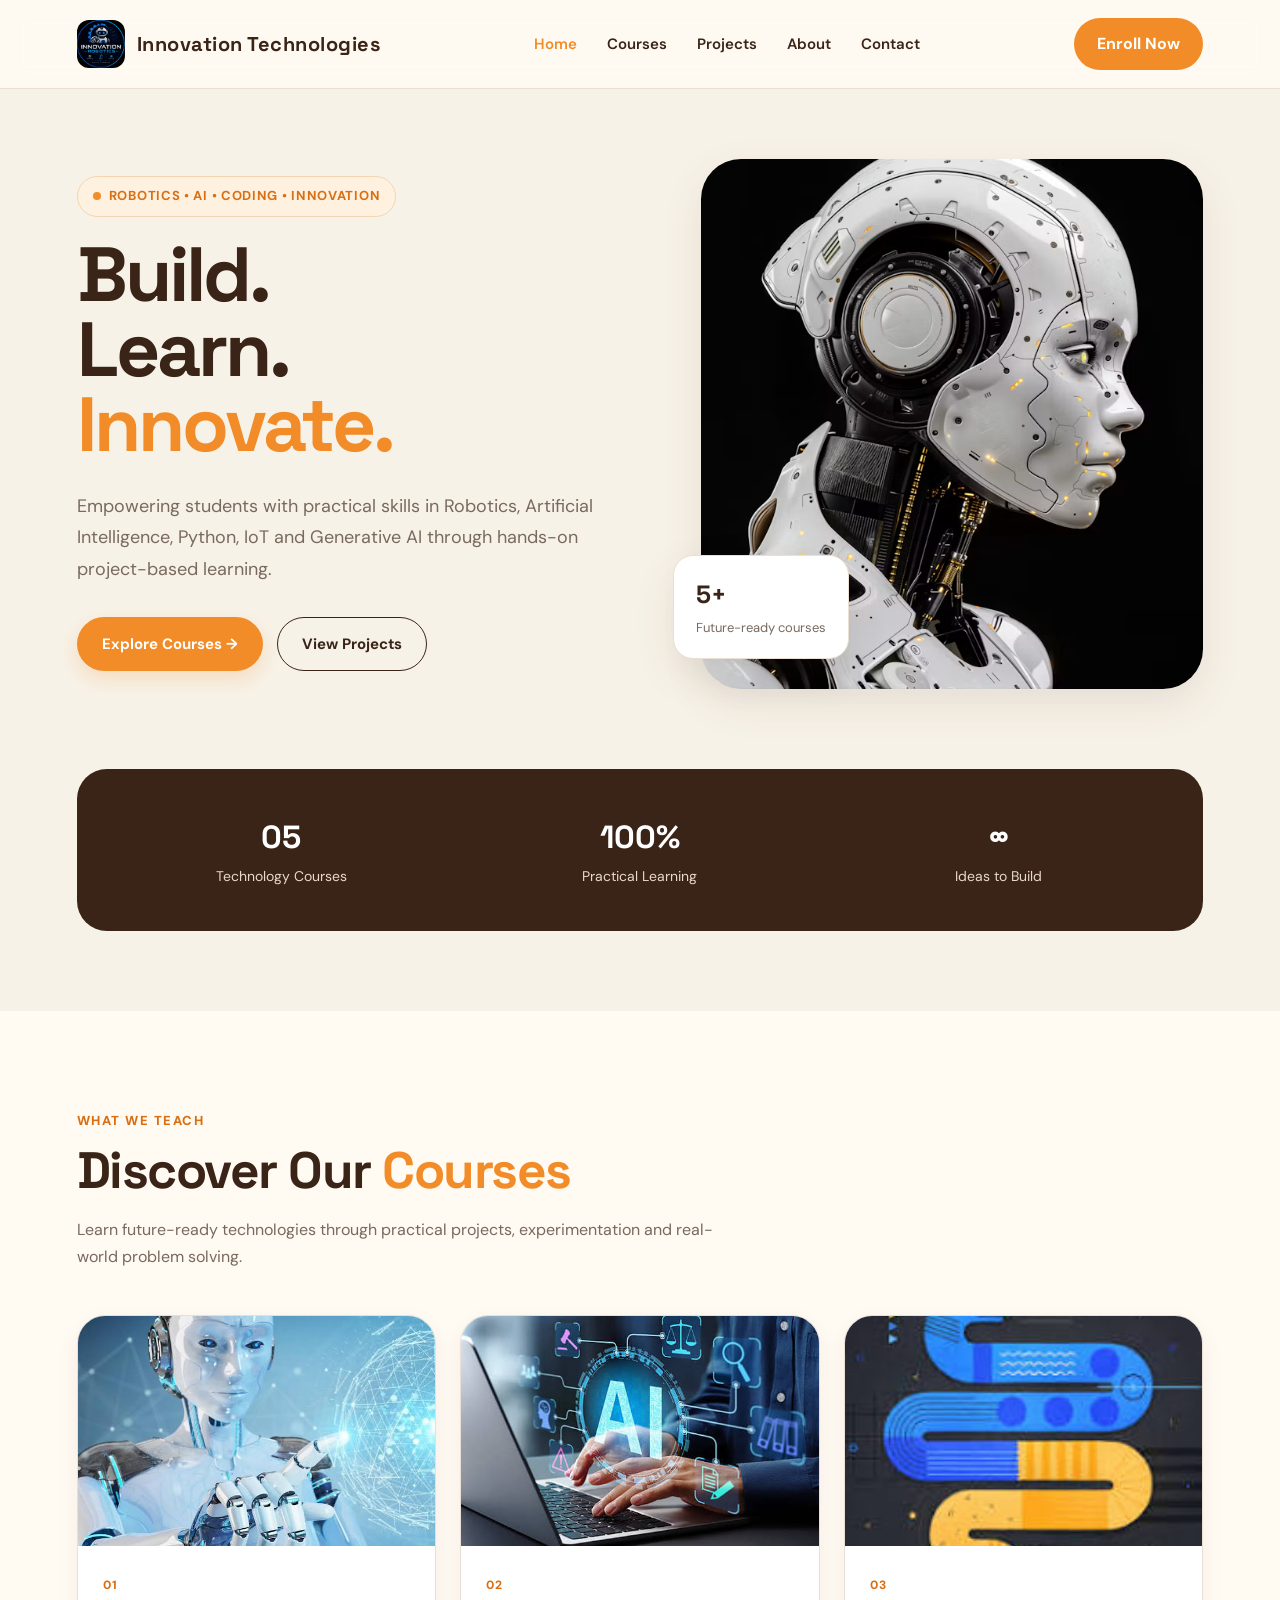
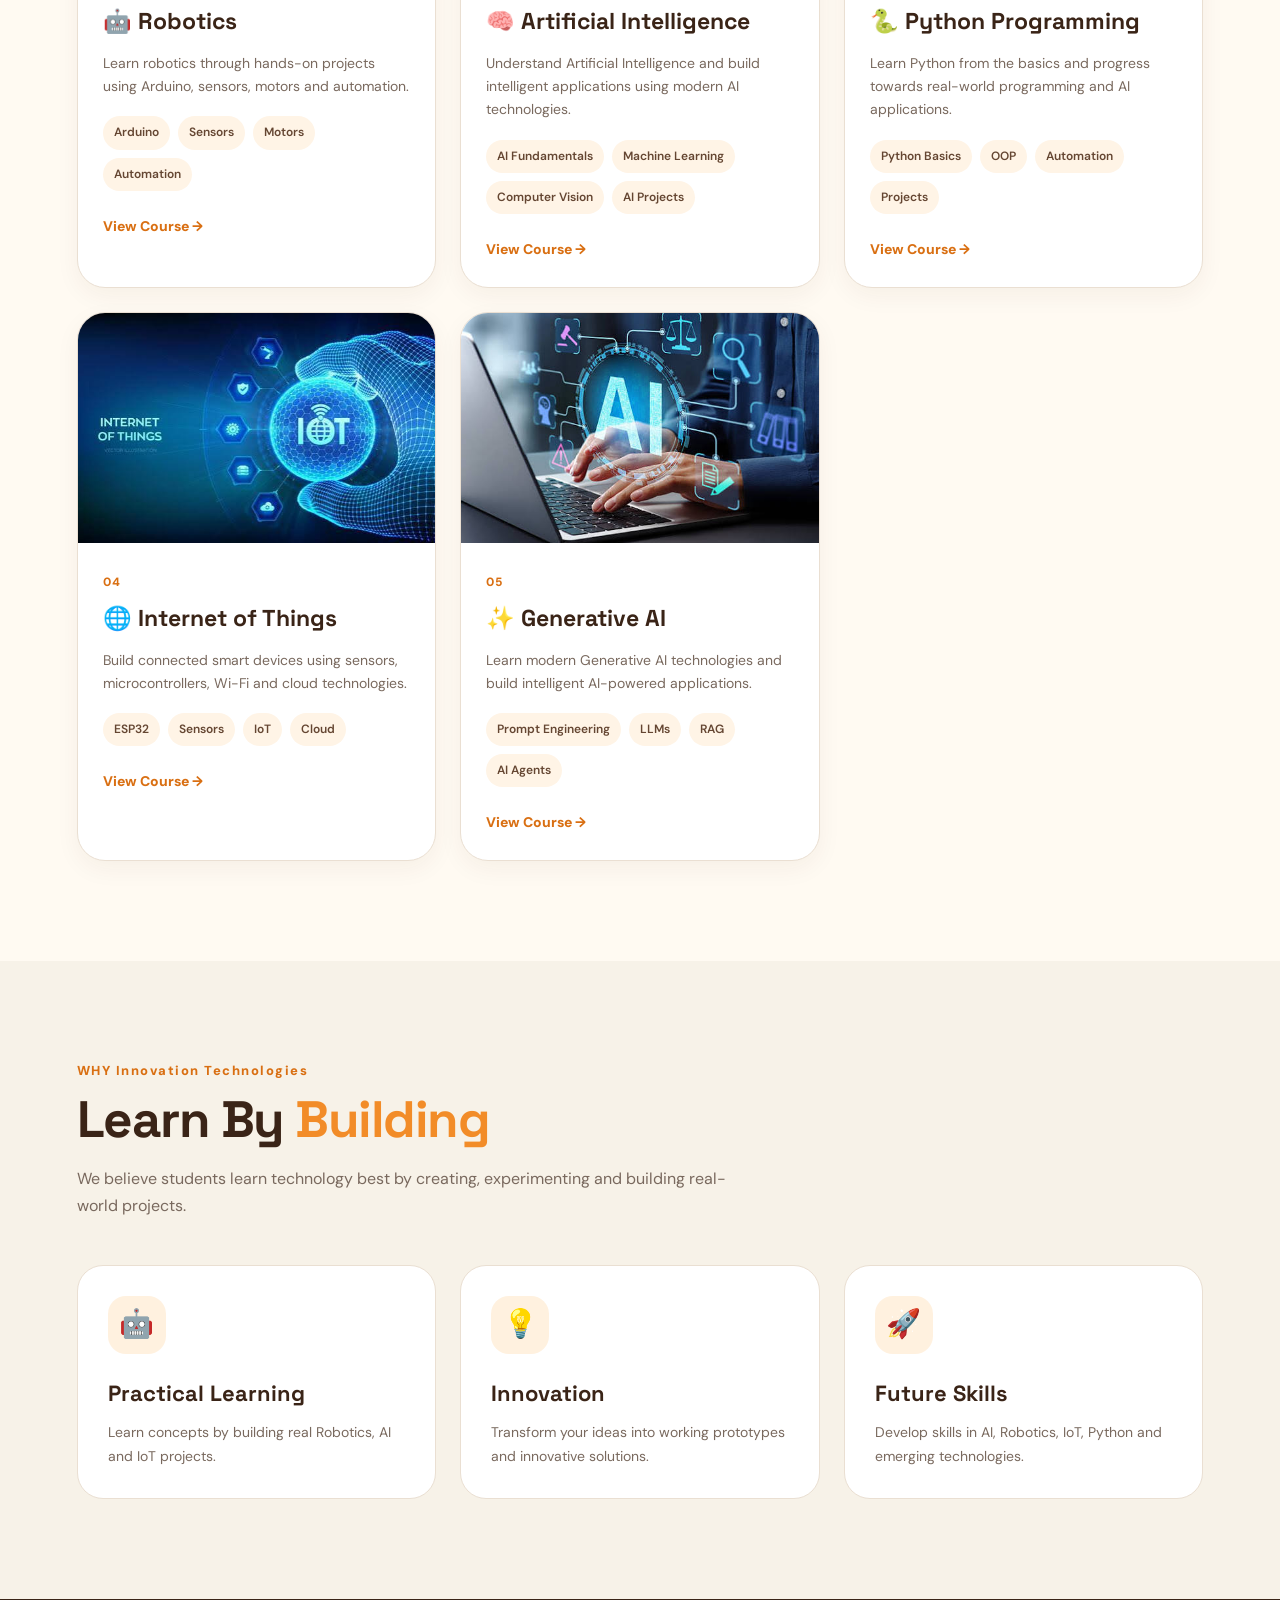
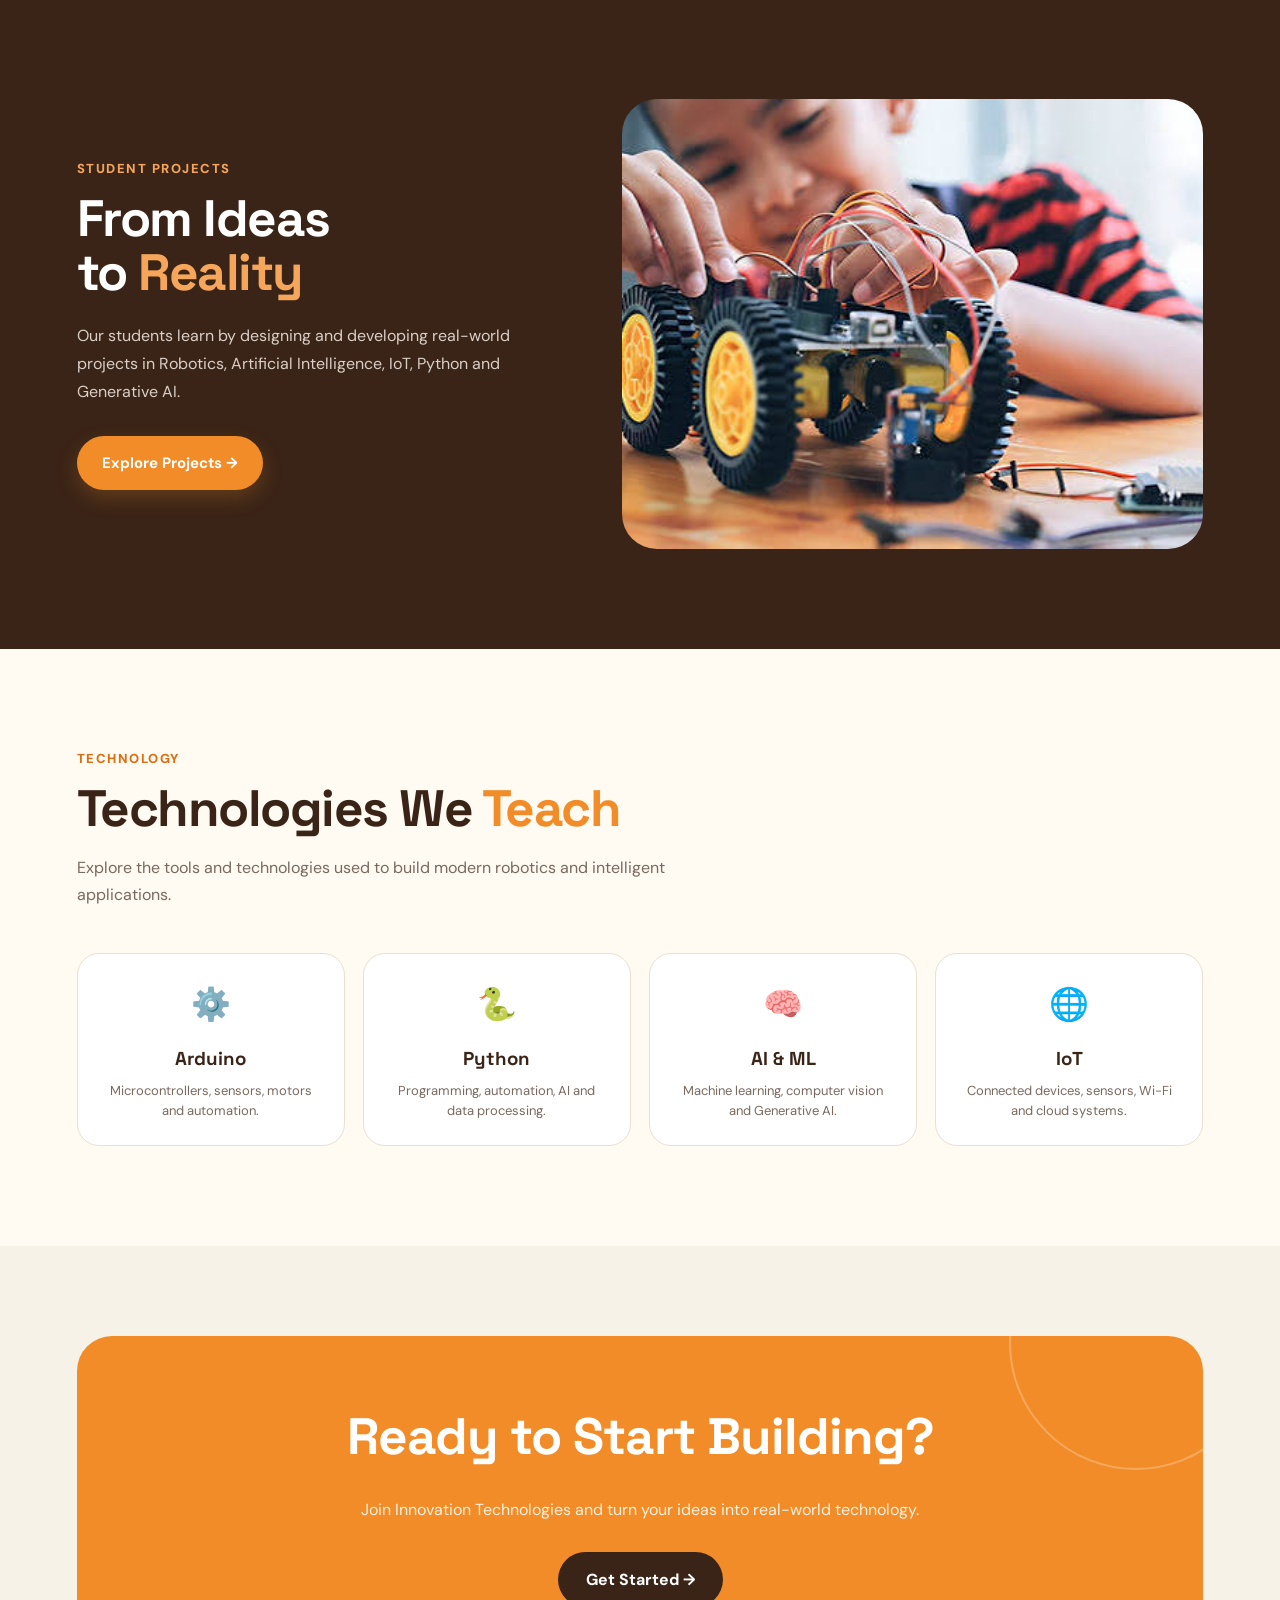
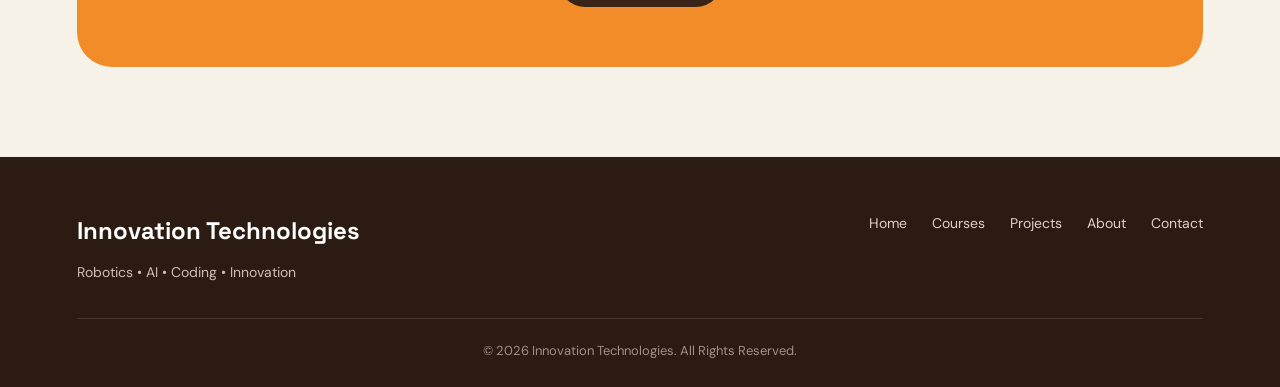
==== commit e654ba80: "Updated branding to Innovation Technologies" ====
--- a/index.html
+++ b/index.html
@@ -9,9 +9,9 @@
           content="width=device-width, initial-scale=1.0">
 
     <meta name="description"
-          content="INNOVATION Labs - Learn Robotics, Artificial Intelligence, Python, IoT and Generative AI through practical project-based learning.">
-
-    <title>INNOVATION Labs | Robotics & AI</title>
+          content="Innovation Technologies - Learn Robotics, Artificial Intelligence, Python, IoT and Generative AI through practical project-based learning.">
+
+    <title>Innovation Technologies | Robotics & AI</title>
 
     <link rel="stylesheet" href="css/style.css">
 
@@ -1590,10 +1590,10 @@
         <a href="index.html" class="new-logo">
 
             <img src="images/logo.png"
-                 alt="INNOVATION Labs Logo">
+                 alt="Innovation Technologies Logo">
 
             <span class="new-logo-text">
-                INNOVATION LABS
+                Innovation Technologies
             </span>
 
         </a>
@@ -2167,7 +2167,7 @@
 
 
             <div class="section-kicker">
-                WHY INNOVATION LABS
+                WHY Innovation Technologies
             </div>
 
 
@@ -2473,7 +2473,7 @@
 
             <p>
 
-                Join INNOVATION Labs and turn your ideas
+                Join Innovation Technologies and turn your ideas
                 into real-world technology.
 
             </p>
@@ -2505,7 +2505,7 @@
             <div class="footer-brand">
 
                 <h3>
-                    INNOVATION LABS
+                    Innovation Technologies
                 </h3>
 
 
@@ -2547,7 +2547,7 @@
 
         <div class="footer-bottom">
 
-            © 2026 INNOVATION Labs.
+            © 2026 Innovation Technologies.
             All Rights Reserved.
 
         </div>
--- a/css/style.css
+++ b/css/style.css
@@ -1,5 +1,5 @@
 /* =========================================================
-   INNOVATION LABS
+   Innovation Technologies
    COMPLETE WEBSITE STYLE
    Theme: Cream + Orange + Dark Brown
 ========================================================= */
@@ -2956,4 +2956,34 @@
         padding: 25px;
     }
 
+}
+/* ==============================
+   FOUNDER PHOTO
+============================== */
+
+.founder-photo {
+    width: 100%;
+    max-width: 380px;
+    margin: 0 auto;
+}
+
+.founder-photo img {
+    width: 100%;
+    height: 480px;
+    object-fit: cover;
+    object-position: center top;
+    display: block;
+    border-radius: 24px;
+}
+
+/* Mobile */
+@media (max-width: 768px) {
+
+    .founder-photo {
+        max-width: 340px;
+    }
+
+    .founder-photo img {
+        height: 420px;
+    }
 }
